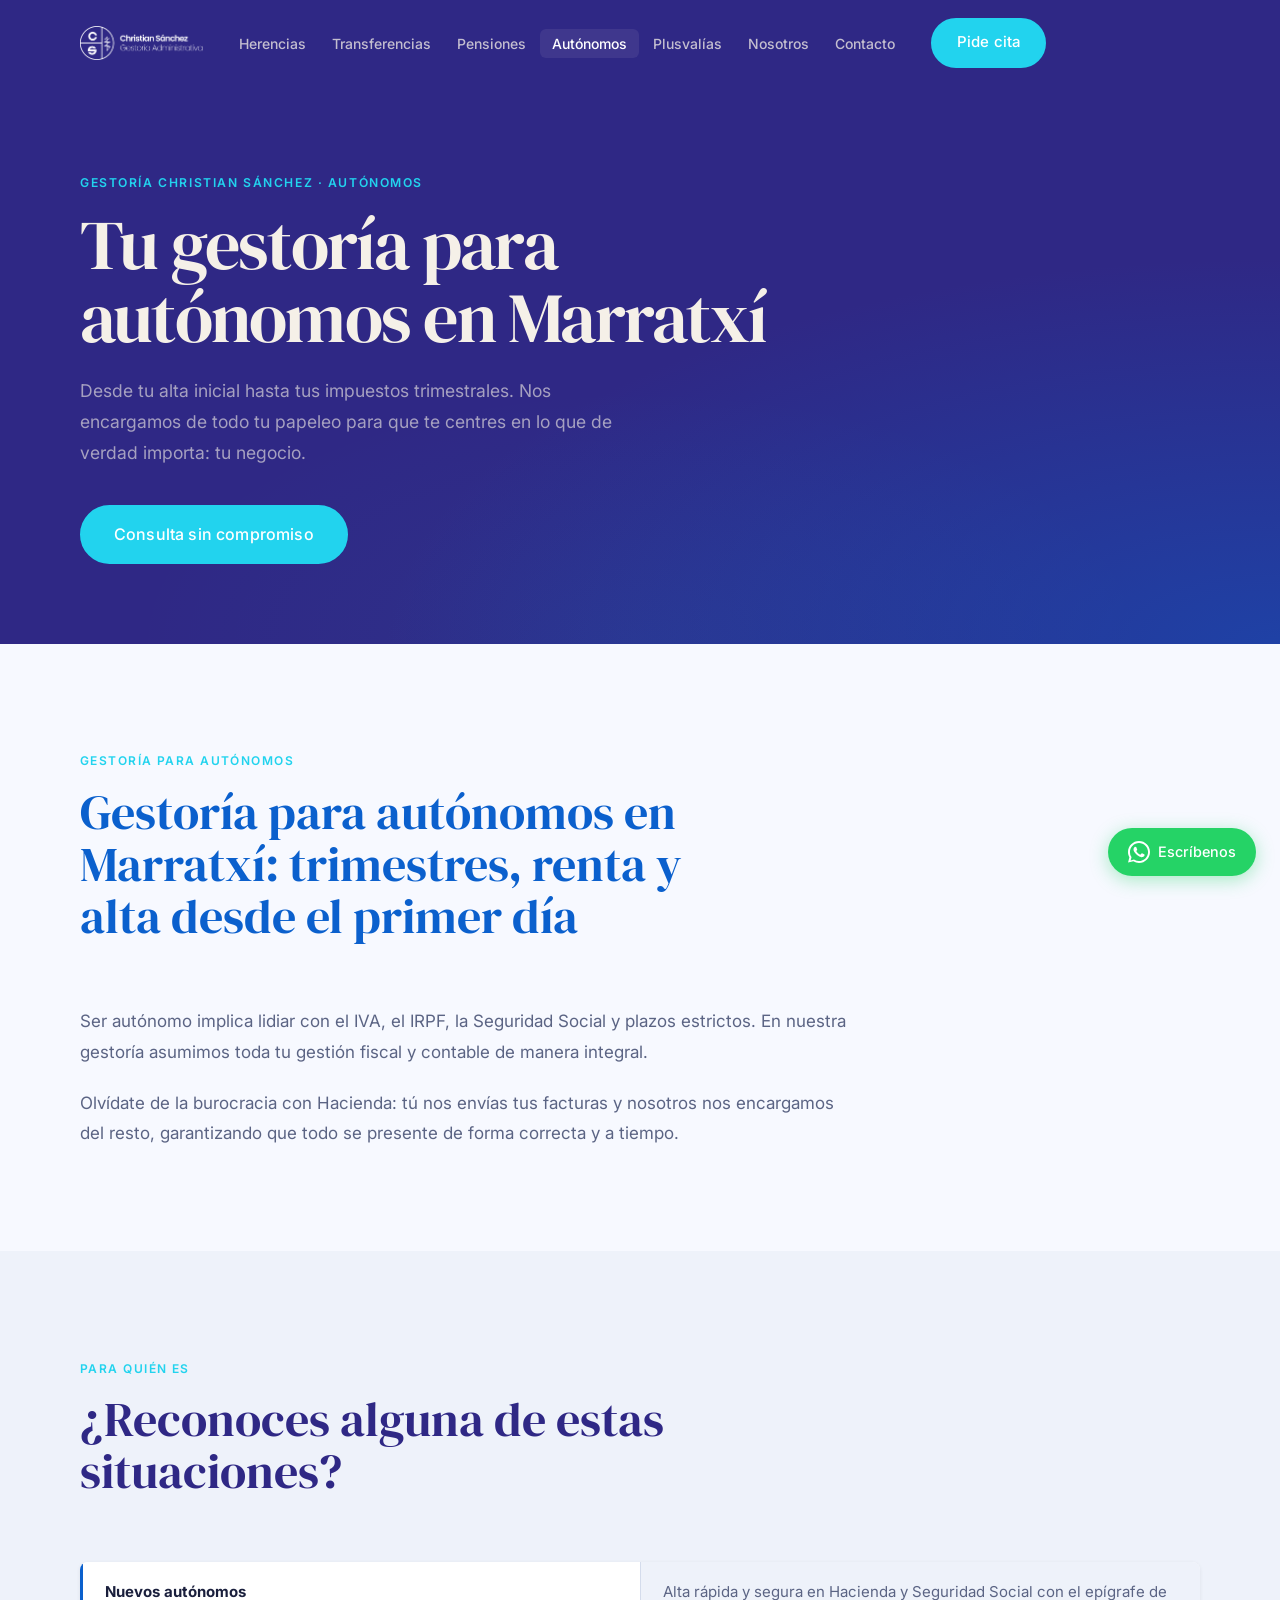
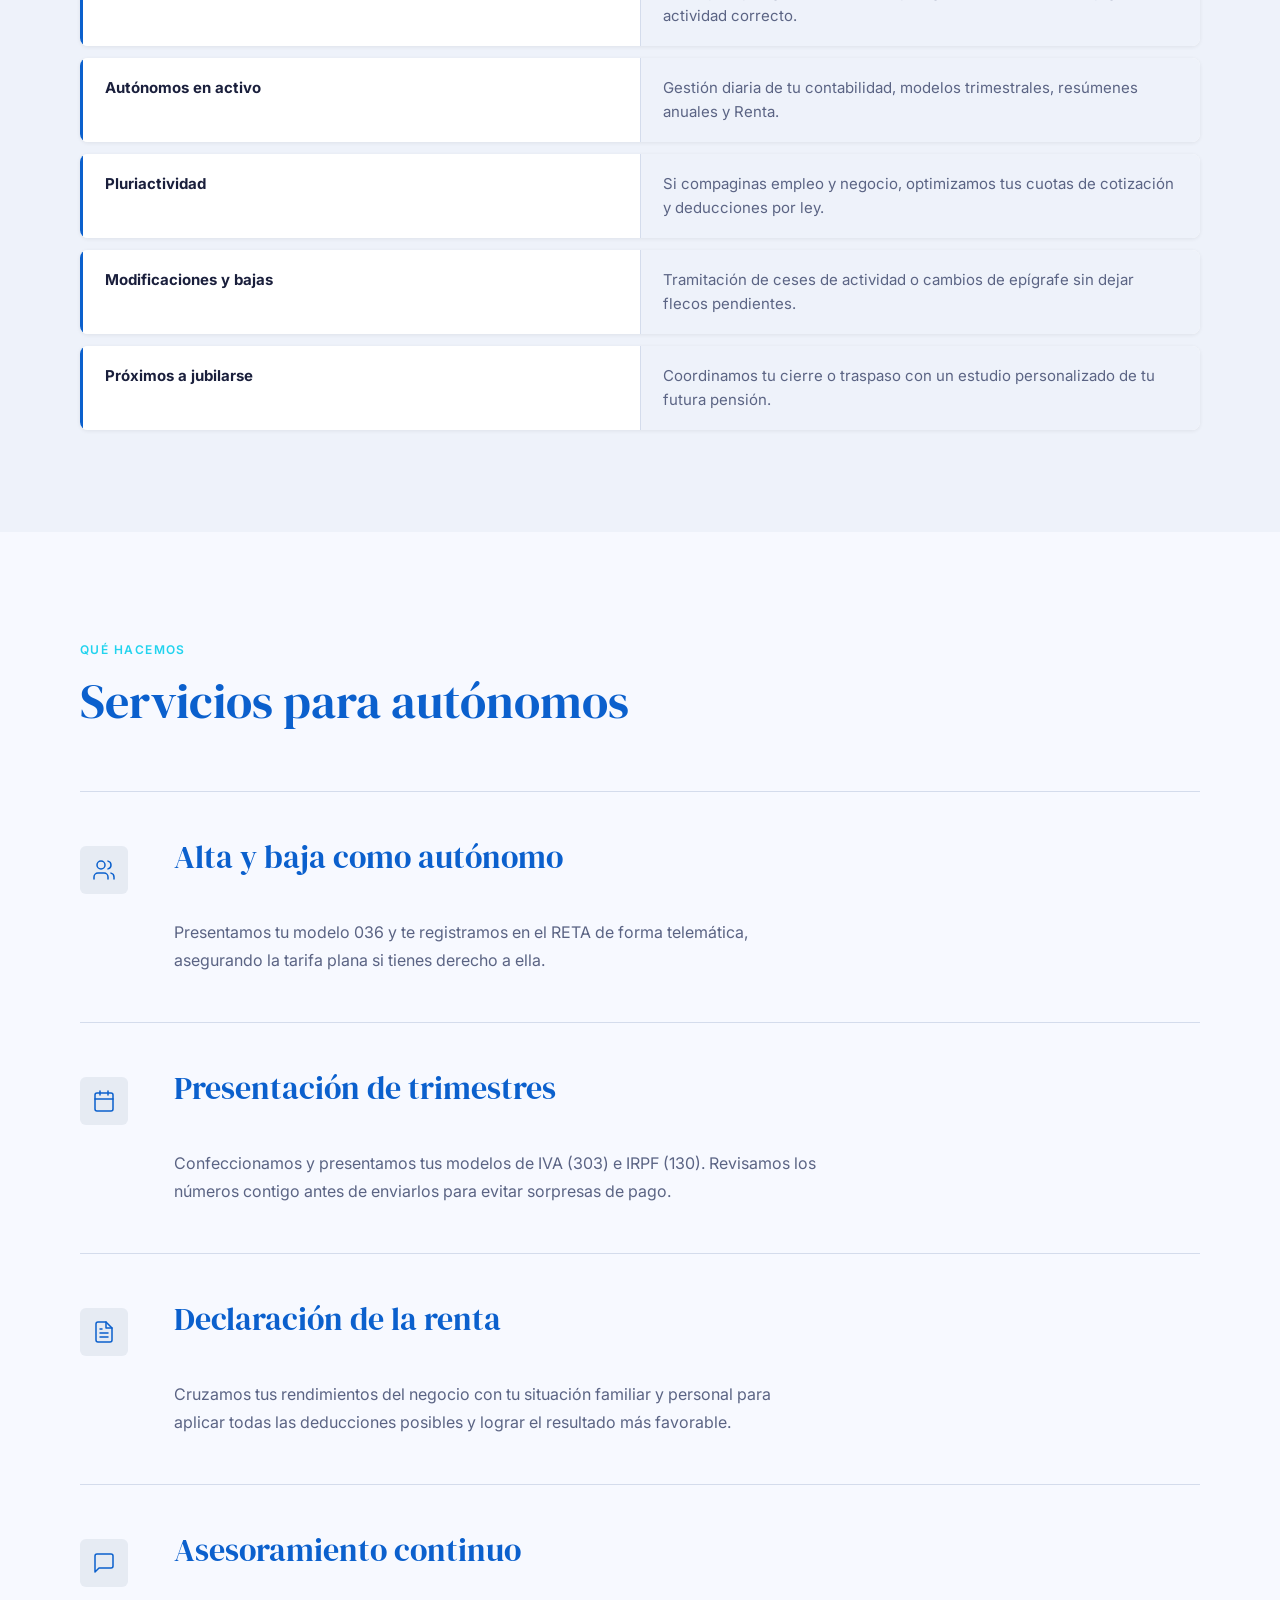
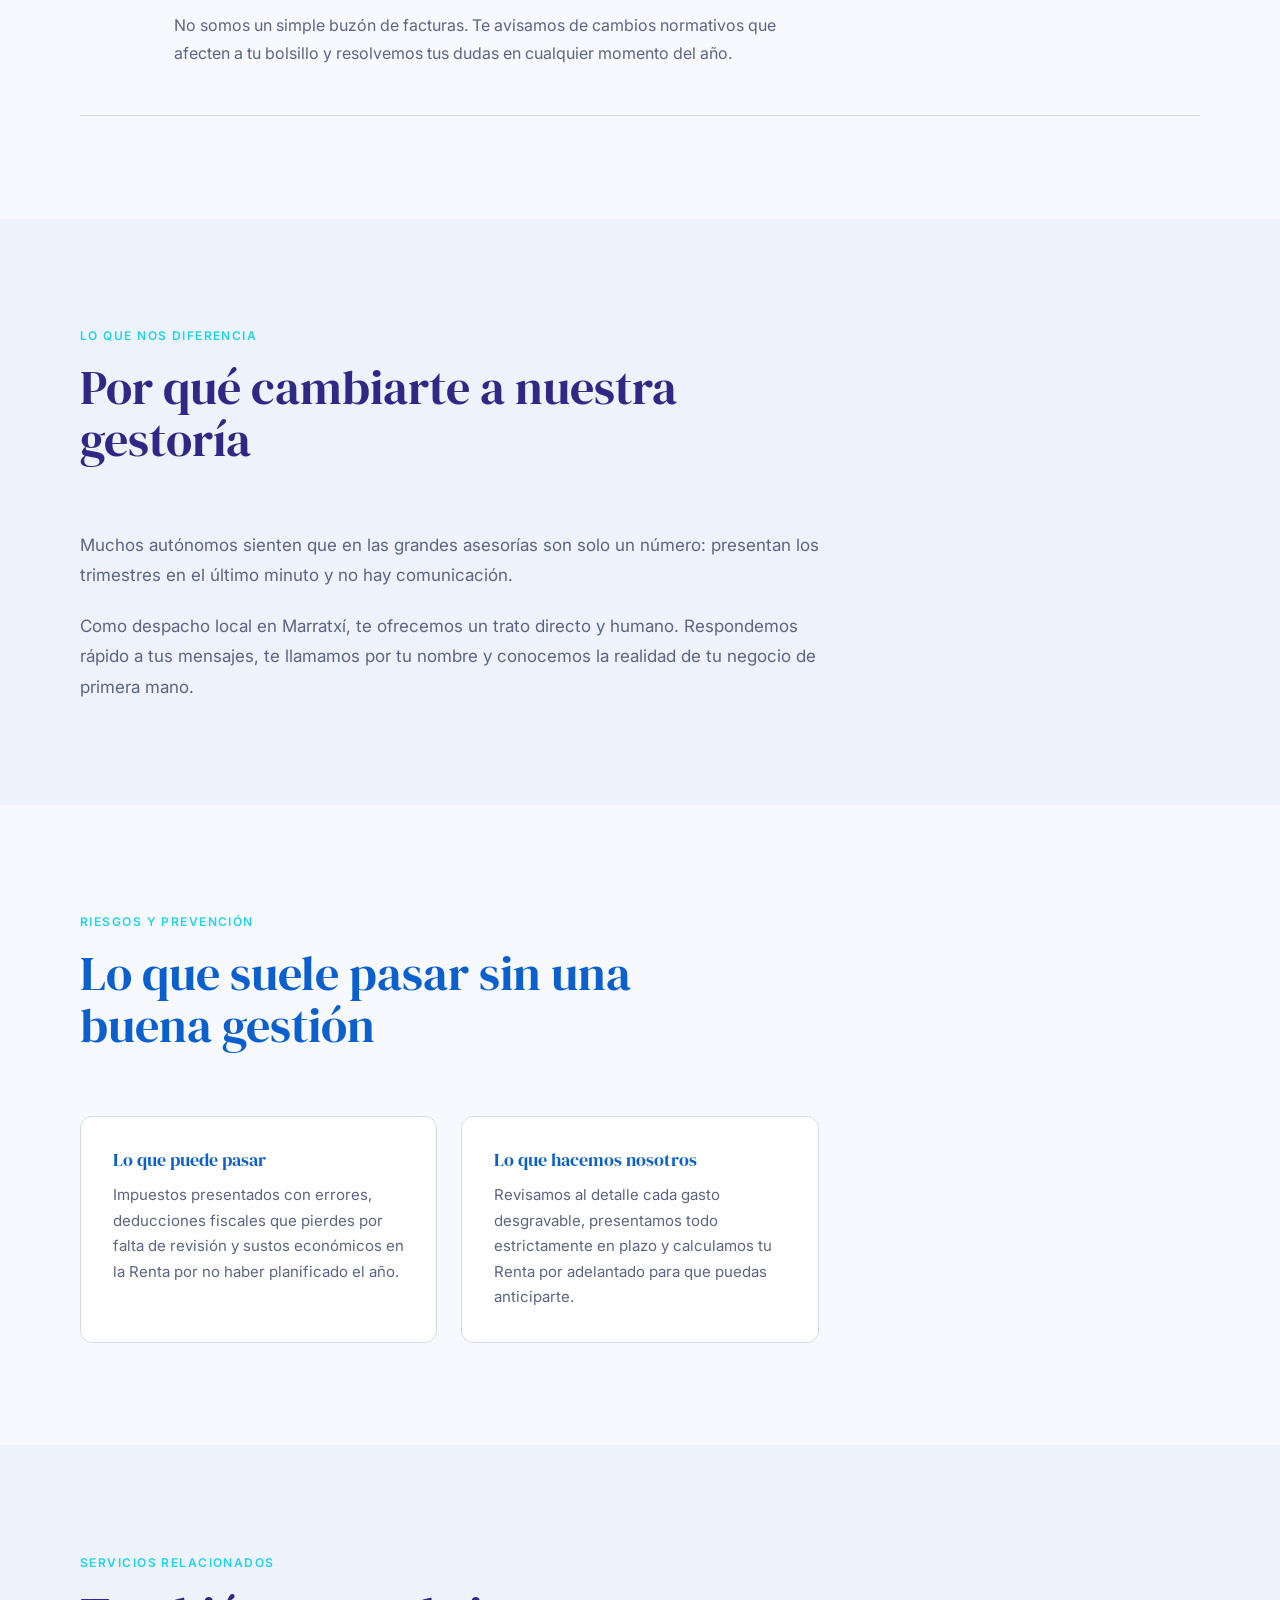
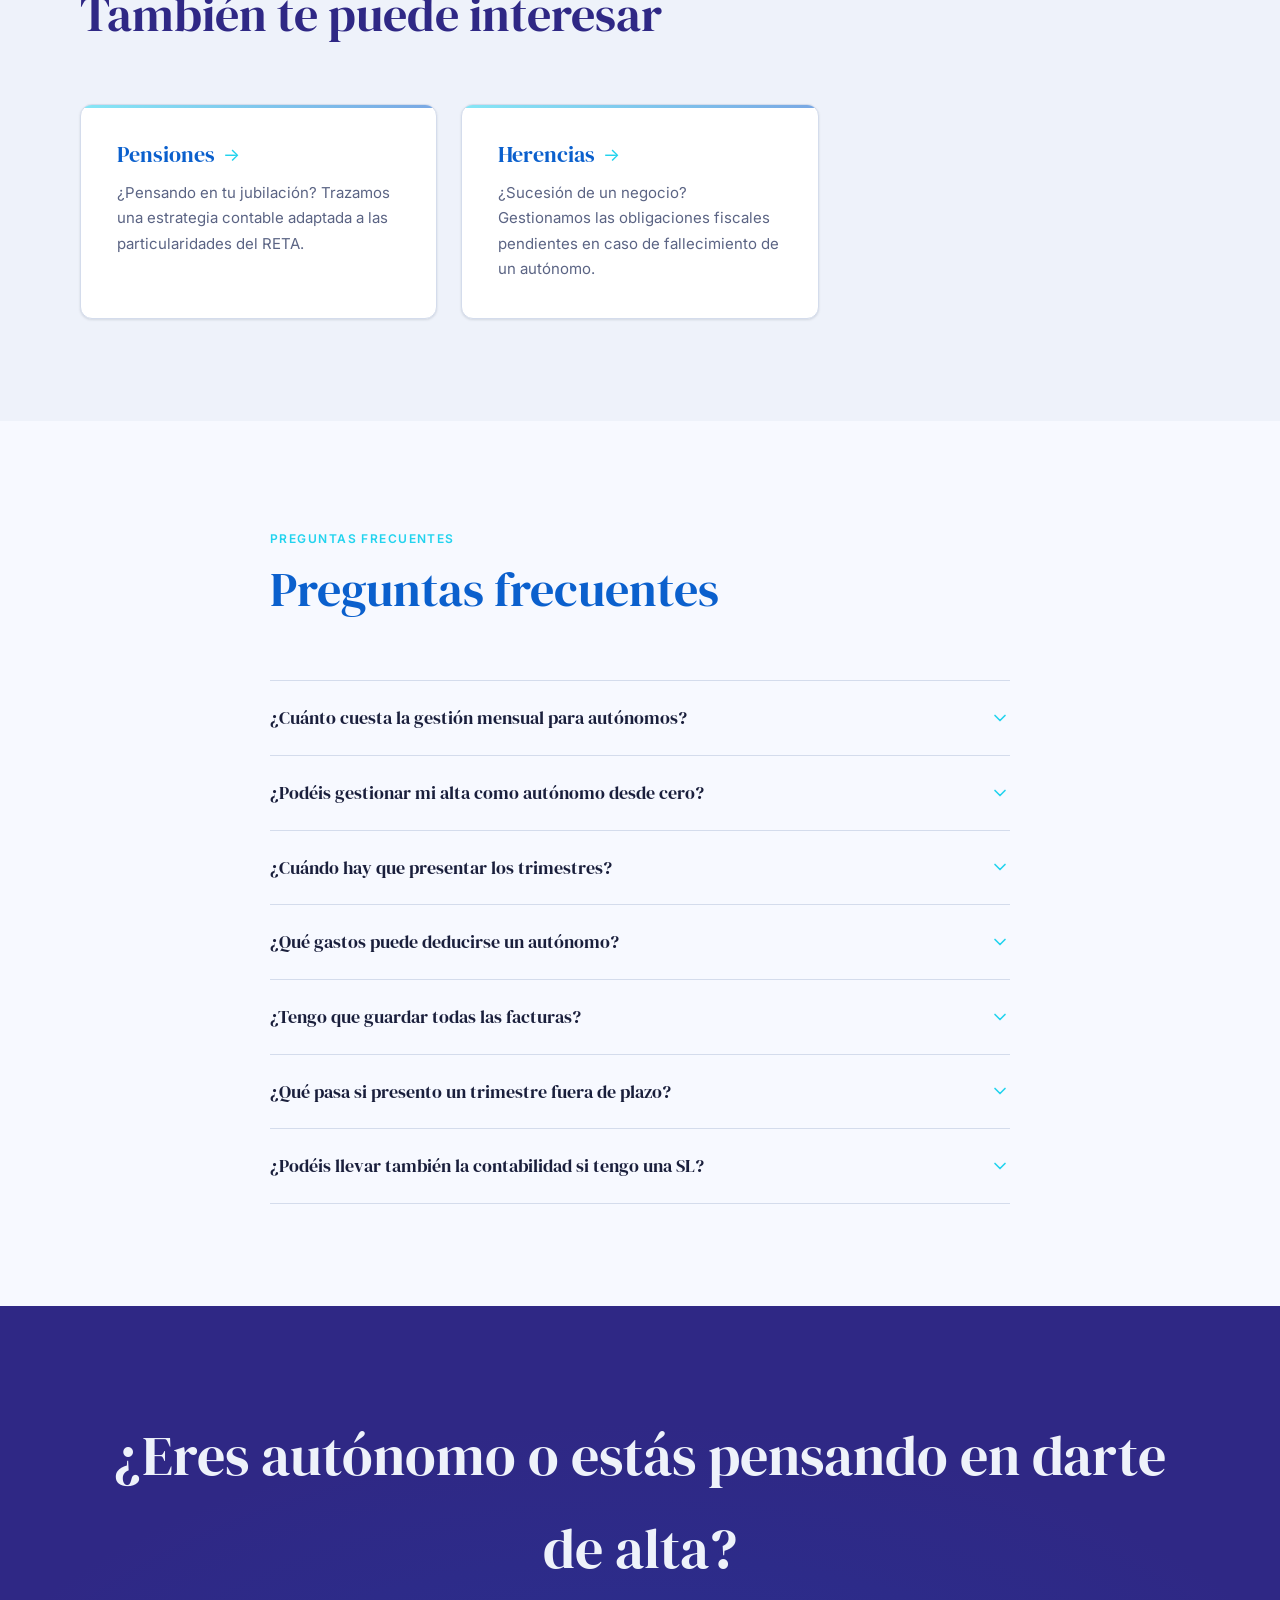
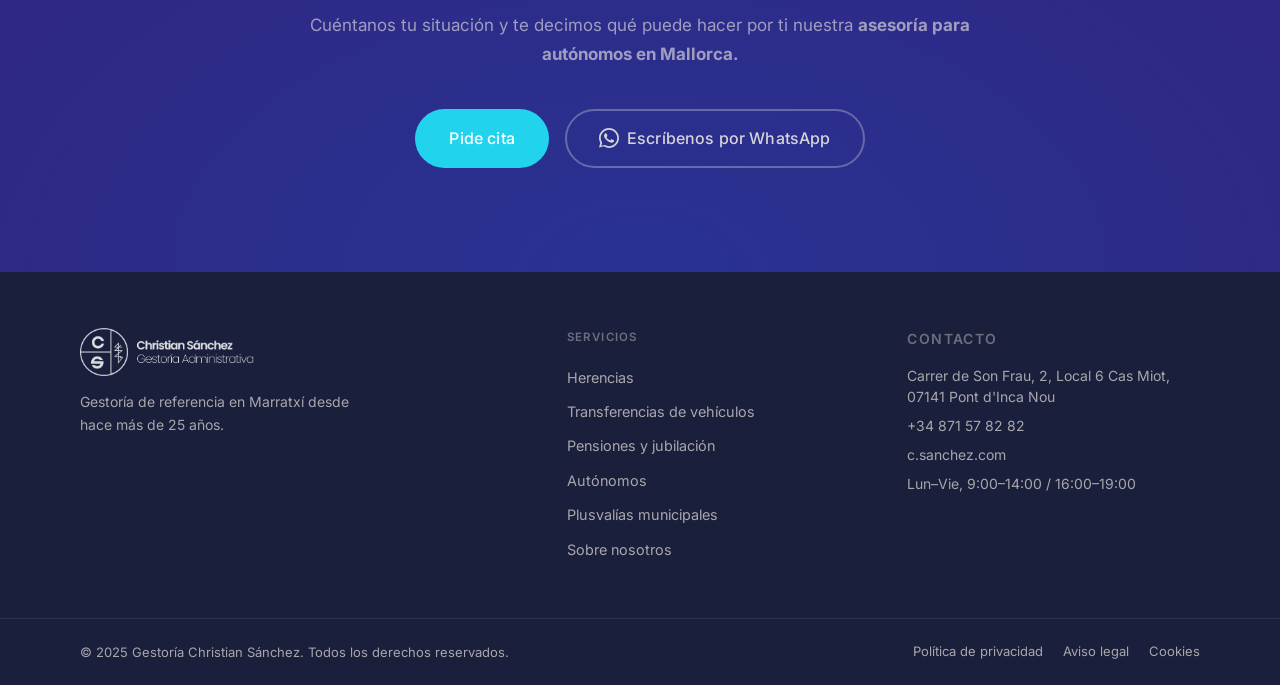
==== screens/autonomos/index.html @ dfdd90ec "feat: add service pages for municipal capital gains, vehicle transfers, self-employment, inheritance" ====
<!DOCTYPE html>
<html lang="es">
<head>
    <meta charset="UTF-8">
    <meta name="viewport" content="width=device-width, initial-scale=1.0">
    <title>Asesoría autónomos Marratxí | Gestoría Mallorca</title>
    <meta name="description" content="Gestión fiscal para autónomos en Marratxí y Mallorca. Alta, trimestres, renta y asesoramiento continuo. Nos encargamos de todo para que te centres en tu actividad.">

    <link rel="preconnect" href="https://fonts.googleapis.com">
    <link rel="preconnect" href="https://fonts.gstatic.com" crossorigin>
    <link href="https://fonts.googleapis.com/css2?family=DM+Serif+Display:ital@0;1&family=Inter:wght@300;400;500;600&display=swap" rel="stylesheet">

    <link rel="stylesheet" href="../assets/global.css">
    <link rel="stylesheet" href="style.css">
</head>
<body>

<!-- ══ NAV ════════════════════════════════════════════════════════ -->
<header class="nav" id="nav">
    <div class="nav-inner container">
        <a href="../../index.html" class="nav-logo" aria-label="Gestoría Christian Sánchez — volver al inicio">
            <img src="../../assets/logo.png" alt="Gestoría Christian Sánchez" class="nav-logo-img">
        </a>
        <nav aria-label="Navegación principal">
            <ul class="nav-links" id="nav-links">
                <li><a href="../herencias/index.html">Herencias</a></li>
                <li><a href="../transferencias-vehiculos/index.html">Transferencias</a></li>
                <li><a href="../pensiones/index.html">Pensiones</a></li>
                <li><a href="../autonomos/index.html" aria-current="page">Autónomos</a></li>
                <!-- PENDIENTE: confirmar con cliente la posición definitiva de Plusvalías en el menú -->
                <li><a href="../plusvalias-municipales/index.html">Plusvalías</a></li>
                <li><a href="../sobre-nosotros/index.html">Nosotros</a></li>
                <li><a href="../contacto/index.html">Contacto</a></li>
            </ul>
        </nav>
        <a href="../contacto/index.html" class="btn btn-accent nav-cta">Pide cita</a>
        <button class="nav-hamburger" id="nav-hamburger" aria-label="Abrir menú" aria-expanded="false" aria-controls="nav-links">
            <span></span><span></span><span></span>
        </button>
    </div>
</header>

<main>

<!-- ══ HERO ═══════════════════════════════════════════════════════ -->
<section class="page-hero" aria-label="Asesoría para autónomos">
    <div class="page-hero-inner container">
        <p class="page-hero-eyebrow">Gestoría Christian Sánchez · Autónomos</p>
        <h1>Tu gestoría para autónomos en Marratxí</h1>
        <p class="page-hero-subtitle">Desde tu alta inicial hasta tus impuestos trimestrales. Nos encargamos de todo tu papeleo para que te centres en lo que de verdad importa: tu negocio.</p>
        <div class="page-hero-actions">
            <a href="../contacto/index.html" class="btn btn-accent btn-lg">Consulta sin compromiso</a>
        </div>
    </div>
</section>

<!-- ══ INTRODUCCIÓN ════════════════════════════════════════════════ -->
<section class="section" aria-labelledby="intro-autonomos-title">
    <div class="container">
        <div class="section-header">
            <span class="section-eyebrow">Gestoría para autónomos</span>
            <h2 id="intro-autonomos-title">Gestoría para autónomos en Marratxí: trimestres, renta y alta desde el primer día</h2>
        </div>
        <div class="intro-text">
            <p>Ser autónomo implica lidiar con el IVA, el IRPF, la Seguridad Social y plazos estrictos. En nuestra gestoría asumimos toda tu gestión fiscal y contable de manera integral.</p>
            <p>Olvídate de la burocracia con Hacienda: tú nos envías tus facturas y nosotros nos encargamos del resto, garantizando que todo se presente de forma correcta y a tiempo.</p>
        </div>
    </div>
</section>

<!-- ══ PARA QUIÉN ES ═══════════════════════════════════════════════ -->
<section class="section section--cream" aria-labelledby="situaciones-autonomos-title">
    <div class="container">
        <div class="section-header">
            <span class="section-eyebrow">Para quién es</span>
            <h2 id="situaciones-autonomos-title">¿Reconoces alguna de estas situaciones?</h2>
        </div>
        <ul class="paraquien-list">
            <li class="paraquien-item">
                <p class="paraquien-who"><strong>Nuevos autónomos</strong></p>
                <p class="paraquien-what">Alta rápida y segura en Hacienda y Seguridad Social con el epígrafe de actividad correcto.</p>
            </li>
            <li class="paraquien-item">
                <p class="paraquien-who"><strong>Autónomos en activo</strong></p>
                <p class="paraquien-what">Gestión diaria de tu contabilidad, modelos trimestrales, resúmenes anuales y Renta.</p>
            </li>
            <li class="paraquien-item">
                <p class="paraquien-who"><strong>Pluriactividad</strong></p>
                <p class="paraquien-what">Si compaginas empleo y negocio, optimizamos tus cuotas de cotización y deducciones por ley.</p>
            </li>
            <li class="paraquien-item">
                <p class="paraquien-who"><strong>Modificaciones y bajas</strong></p>
                <p class="paraquien-what">Tramitación de ceses de actividad o cambios de epígrafe sin dejar flecos pendientes.</p>
            </li>
            <li class="paraquien-item">
                <p class="paraquien-who"><strong>Próximos a jubilarse</strong></p>
                <p class="paraquien-what">Coordinamos tu cierre o traspaso con un estudio personalizado de tu futura pensión.</p>
            </li>
        </ul>
    </div>
</section>

<!-- ══ SERVICIOS ════════════════════════════════════════════════════ -->
<section class="section" aria-labelledby="servicios-title">
    <div class="container">
        <div class="section-header">
            <span class="section-eyebrow">Qué hacemos</span>
            <h2 id="servicios-title">Servicios para autónomos</h2>
        </div>
        <div class="service-blocks">
            <div class="service-block autonomo-block">
                <div class="autonomo-block-icon" aria-hidden="true">
                    <svg width="24" height="24" viewBox="0 0 24 24" fill="none" stroke="currentColor" stroke-width="1.5" stroke-linecap="round" stroke-linejoin="round"><path d="M16 21v-2a4 4 0 0 0-4-4H6a4 4 0 0 0-4 4v2"/><circle cx="9" cy="7" r="4"/><path d="M22 21v-2a4 4 0 0 0-3-3.87"/><path d="M16 3.13a4 4 0 0 1 0 7.75"/></svg>
                </div>
                <h3>Alta y baja como autónomo</h3>
                <p>Presentamos tu modelo 036 y te registramos en el RETA de forma telemática, asegurando la tarifa plana si tienes derecho a ella.</p>
            </div>
            <div class="service-block autonomo-block">
                <div class="autonomo-block-icon" aria-hidden="true">
                    <svg width="24" height="24" viewBox="0 0 24 24" fill="none" stroke="currentColor" stroke-width="1.5" stroke-linecap="round" stroke-linejoin="round"><rect x="3" y="4" width="18" height="18" rx="2" ry="2"/><line x1="16" y1="2" x2="16" y2="6"/><line x1="8" y1="2" x2="8" y2="6"/><line x1="3" y1="10" x2="21" y2="10"/></svg>
                </div>
                <h3>Presentación de trimestres</h3>
                <p>Confeccionamos y presentamos tus modelos de IVA (303) e IRPF (130). Revisamos los números contigo antes de enviarlos para evitar sorpresas de pago.</p>
            </div>
            <div class="service-block autonomo-block">
                <div class="autonomo-block-icon" aria-hidden="true">
                    <svg width="24" height="24" viewBox="0 0 24 24" fill="none" stroke="currentColor" stroke-width="1.5" stroke-linecap="round" stroke-linejoin="round"><path d="M14 2H6a2 2 0 0 0-2 2v16a2 2 0 0 0 2 2h12a2 2 0 0 0 2-2V8z"/><polyline points="14,2 14,8 20,8"/><line x1="16" y1="13" x2="8" y2="13"/><line x1="16" y1="17" x2="8" y2="17"/><polyline points="10,9 9,9 8,9"/></svg>
                </div>
                <h3>Declaración de la renta</h3>
                <p>Cruzamos tus rendimientos del negocio con tu situación familiar y personal para aplicar todas las deducciones posibles y lograr el resultado más favorable.</p>
            </div>
            <div class="service-block autonomo-block">
                <div class="autonomo-block-icon" aria-hidden="true">
                    <svg width="24" height="24" viewBox="0 0 24 24" fill="none" stroke="currentColor" stroke-width="1.5" stroke-linecap="round" stroke-linejoin="round"><path d="M21 15a2 2 0 0 1-2 2H7l-4 4V5a2 2 0 0 1 2-2h14a2 2 0 0 1 2 2z"/></svg>
                </div>
                <h3>Asesoramiento continuo</h3>
                <p>No somos un simple buzón de facturas. Te avisamos de cambios normativos que afecten a tu bolsillo y resolvemos tus dudas en cualquier momento del año.</p>
            </div>
        </div>
    </div>
</section>

<!-- ══ POR QUÉ CAMBIARTE ════════════════════════════════════════════ -->
<section class="section section--cream" aria-labelledby="cambiarte-title">
    <div class="container">
        <div class="section-header">
            <span class="section-eyebrow">Lo que nos diferencia</span>
            <h2 id="cambiarte-title">Por qué cambiarte a nuestra gestoría</h2>
        </div>
        <div class="intro-text">
            <p>Muchos autónomos sienten que en las grandes asesorías son solo un número: presentan los trimestres en el último minuto y no hay comunicación.</p>
            <p>Como despacho local en Marratxí, te ofrecemos un trato directo y humano. Respondemos rápido a tus mensajes, te llamamos por tu nombre y conocemos la realidad de tu negocio de primera mano.</p>
        </div>
    </div>
</section>

<!-- ══ LO QUE EVITAMOS ══════════════════════════════════════════════ -->
<section class="section" aria-labelledby="evitamos-title">
    <div class="container">
        <div class="section-header">
            <span class="section-eyebrow">Riesgos y prevención</span>
            <h2 id="evitamos-title">Lo que suele pasar sin una buena gestión</h2>
        </div>
        <div class="alerta-grid">
            <div class="alerta-card">
                <h3>Lo que puede pasar</h3>
                <p>Impuestos presentados con errores, deducciones fiscales que pierdes por falta de revisión y sustos económicos en la Renta por no haber planificado el año.</p>
            </div>
            <div class="alerta-card">
                <h3>Lo que hacemos nosotros</h3>
                <p>Revisamos al detalle cada gasto desgravable, presentamos todo estrictamente en plazo y calculamos tu Renta por adelantado para que puedas anticiparte.</p>
            </div>
        </div>
    </div>
</section>

<!-- ══ SERVICIOS RELACIONADOS ═══════════════════════════════════════ -->
<section class="section section--cream" aria-labelledby="relacionados-autonomos-title">
    <div class="container">
        <div class="section-header">
            <span class="section-eyebrow">Servicios relacionados</span>
            <h2 id="relacionados-autonomos-title">También te puede interesar</h2>
        </div>
        <div class="relacionados-list">
            <article class="relacionado-card">
                <h3><a href="../pensiones/index.html" class="relacionado-card-title">Pensiones</a></h3>
                <p>¿Pensando en tu jubilación? Trazamos una estrategia contable adaptada a las particularidades del RETA.</p>
            </article>
            <article class="relacionado-card">
                <h3><a href="../herencias/index.html" class="relacionado-card-title">Herencias</a></h3>
                <p>¿Sucesión de un negocio? Gestionamos las obligaciones fiscales pendientes en caso de fallecimiento de un autónomo.</p>
            </article>
        </div>
    </div>
</section>

<!-- ══ FAQS ════════════════════════════════════════════════════════ -->
<section class="section faq" aria-labelledby="faq-autonomos-title">
    <div class="container faq-inner">
        <div class="section-header">
            <span class="section-eyebrow">Preguntas frecuentes</span>
            <h2 id="faq-autonomos-title">Preguntas frecuentes</h2>
        </div>
        <div class="faq-list">
            <details class="faq-item">
                <summary class="faq-question">¿Cuánto cuesta la gestión mensual para autónomos?</summary>
                <div class="faq-answer">
                    <p>La tarifa mensual se adapta al volumen de tus facturas y la complejidad de tu actividad. Ofrecemos precios competitivos, totalmente transparentes y <strong>sin compromiso de permanencia</strong>. Consúltanos para recibir tu presupuesto.</p>
                </div>
            </details>
            <details class="faq-item">
                <summary class="faq-question">¿Podéis gestionar mi alta como autónomo desde cero?</summary>
                <div class="faq-answer">
                    <p>Sí, nos encargamos de todo el proceso. Te damos de alta en Hacienda y Seguridad Social, te ayudamos a elegir el epígrafe correcto y te dejamos listo para emitir tus primeras facturas.</p>
                </div>
            </details>
            <details class="faq-item">
                <summary class="faq-question">¿Cuándo hay que presentar los trimestres?</summary>
                <div class="faq-answer">
                    <p>Se presentan cuatro veces al año: en <strong>abril, julio, octubre y enero</strong>. Nosotros nos encargamos de avisarte con tiempo para recopilar tus facturas y presentar todo dentro del plazo legal.</p>
                </div>
            </details>
            <details class="faq-item">
                <summary class="faq-question">¿Qué gastos puede deducirse un autónomo?</summary>
                <div class="faq-answer">
                    <p>Todos los vinculados directamente a tu negocio: herramientas, material, local, cuotas de autónomo, seguros, formación y vehículo (bajo criterios específicos). En nuestra primera reunión te indicaremos exactamente qué puedes desgravarte.</p>
                </div>
            </details>
            <details class="faq-item">
                <summary class="faq-question">¿Tengo que guardar todas las facturas?</summary>
                <div class="faq-answer">
                    <p>Sí, es obligatorio conservarlas (tanto emitidas como recibidas) durante un mínimo de <strong>4 años</strong>. Te enseñamos un método sencillo para organizarlas sin que te reste tiempo de trabajo.</p>
                </div>
            </details>
            <details class="faq-item">
                <summary class="faq-question">¿Qué pasa si presento un trimestre fuera de plazo?</summary>
                <div class="faq-answer">
                    <p>Hacienda aplica recargos económicos automáticos que aumentan con los meses de retraso. Para evitarlo, controlamos rigurosamente tu calendario fiscal para que nunca pagues sanciones por un descuido.</p>
                </div>
            </details>
            <details class="faq-item">
                <summary class="faq-question">¿Podéis llevar también la contabilidad si tengo una SL?</summary>
                <div class="faq-answer">
                    <p>Nuestra especialidad son los autónomos, profesionales y particulares. Si tu sociedad requiere una contabilidad mercantil compleja, valoramos el caso o te derivamos a un despacho especializado en grandes empresas.</p>
                </div>
            </details>
        </div>
    </div>
</section>

<!-- ══ CTA BANNER ══════════════════════════════════════════════════ -->
<section class="cta-banner" aria-label="Llamada a la acción">
    <div class="container">
        <h2>¿Eres autónomo o estás pensando en darte de alta?</h2>
        <p>Cuéntanos tu situación y te decimos qué puede hacer por ti nuestra <strong>asesoría para autónomos en Mallorca.</strong></p>
        <div class="cta-banner-actions">
            <a href="../contacto/index.html" class="btn btn-accent btn-lg">Pide cita</a>
            <a href="#" class="btn btn-ghost btn-lg">
                <svg width="20" height="20" viewBox="0 0 24 24" fill="currentColor" aria-hidden="true"><path d="M17.472 14.382c-.297-.149-1.758-.867-2.03-.967-.273-.099-.471-.148-.67.15-.197.297-.767.966-.94 1.164-.173.199-.347.223-.644.075-.297-.15-1.255-.463-2.39-1.475-.883-.788-1.48-1.761-1.653-2.059-.173-.297-.018-.458.13-.606.134-.133.298-.347.446-.52.149-.174.198-.298.298-.497.099-.198.05-.371-.025-.52-.075-.149-.669-1.612-.916-2.207-.242-.579-.487-.5-.669-.51-.173-.008-.371-.01-.57-.01-.198 0-.52.074-.792.372-.272.297-1.04 1.016-1.04 2.479 0 1.462 1.065 2.875 1.213 3.074.149.198 2.096 3.2 5.077 4.487.709.306 1.262.489 1.694.625.712.227 1.36.195 1.871.118.571-.085 1.758-.719 2.006-1.413.248-.694.248-1.289.173-1.413-.074-.124-.272-.198-.57-.347z"/><path d="M12 0C5.373 0 0 5.373 0 12c0 2.123.555 4.116 1.527 5.849L.057 23.5l5.833-1.53A11.945 11.945 0 0012 24c6.627 0 12-5.373 12-12S18.627 0 12 0zm0 21.894a9.898 9.898 0 01-5.047-1.378l-.362-.214-3.741.981.998-3.648-.235-.374A9.862 9.862 0 012.106 12c0-5.46 4.434-9.894 9.894-9.894 5.46 0 9.894 4.434 9.894 9.894 0 5.46-4.434 9.894-9.894 9.894z"/></svg>
                Escríbenos por WhatsApp
            </a>
        </div>
    </div>
</section>

</main>

<!-- ══ FOOTER ══════════════════════════════════════════════════════ -->
<footer class="footer">
    <div class="container">
        <div class="footer-inner">
            <div class="footer-brand">
                <img src="../../assets/logo.png" alt="Gestoría Christian Sánchez" class="footer-logo-img">
                <p class="footer-brand-desc">Gestoría de referencia en Marratxí desde hace más de 25 años.</p>
            </div>
            <div class="footer-nav">
                <p class="footer-col-title">Servicios</p>
                <ul>
                    <li><a href="../herencias/index.html">Herencias</a></li>
                    <li><a href="../transferencias-vehiculos/index.html">Transferencias de vehículos</a></li>
                    <li><a href="../pensiones/index.html">Pensiones y jubilación</a></li>
                    <li><a href="../autonomos/index.html">Autónomos</a></li>
                    <!-- PENDIENTE: confirmar con cliente la posición definitiva de Plusvalías en el footer -->
                    <li><a href="../plusvalias-municipales/index.html">Plusvalías municipales</a></li>
                    <li><a href="../sobre-nosotros/index.html">Sobre nosotros</a></li>
                </ul>
            </div>
            <div class="footer-contact">
                <p class="footer-col-title">Contacto</p>
                <address>
                    <p>Carrer de Son Frau, 2, Local 6
                    Cas Miot, 07141 Pont d'Inca Nou</p>
                    <p><a href="tel:+34871578282">+34 871 57 82 82</a></p>
                    <p><a href="mailto:c.sanchez.com">c.sanchez.com</a></p>
                    <p>Lun–Vie, 9:00–14:00 / 16:00–19:00</p>
                </address>
            </div>
        </div>
    </div>
    <div class="footer-bottom">
        <div class="footer-bottom-inner container">
            <p>© 2025 Gestoría Christian Sánchez. Todos los derechos reservados.</p>
            <nav aria-label="Legal">
                <a href="#">Política de privacidad</a>
                <a href="#">Aviso legal</a>
                <a href="#">Cookies</a>
            </nav>
        </div>
    </div>
</footer>

<a href="#" class="whatsapp-float" aria-label="Escríbenos por WhatsApp">
    <svg width="22" height="22" viewBox="0 0 24 24" fill="currentColor" aria-hidden="true"><path d="M17.472 14.382c-.297-.149-1.758-.867-2.03-.967-.273-.099-.471-.148-.67.15-.197.297-.767.966-.94 1.164-.173.199-.347.223-.644.075-.297-.15-1.255-.463-2.39-1.475-.883-.788-1.48-1.761-1.653-2.059-.173-.297-.018-.458.13-.606.134-.133.298-.347.446-.52.149-.174.198-.298.298-.497.099-.198.05-.371-.025-.52-.075-.149-.669-1.612-.916-2.207-.242-.579-.487-.5-.669-.51-.173-.008-.371-.01-.57-.01-.198 0-.52.074-.792.372-.272.297-1.04 1.016-1.04 2.479 0 1.462 1.065 2.875 1.213 3.074.149.198 2.096 3.2 5.077 4.487.709.306 1.262.489 1.694.625.712.227 1.36.195 1.871.118.571-.085 1.758-.719 2.006-1.413.248-.694.248-1.289.173-1.413-.074-.124-.272-.198-.57-.347z"/><path d="M12 0C5.373 0 0 5.373 0 12c0 2.123.555 4.116 1.527 5.849L.057 23.5l5.833-1.53A11.945 11.945 0 0012 24c6.627 0 12-5.373 12-12S18.627 0 12 0zm0 21.894a9.898 9.898 0 01-5.047-1.378l-.362-.214-3.741.981.998-3.648-.235-.374A9.862 9.862 0 012.106 12c0-5.46 4.434-9.894 9.894-9.894 5.46 0 9.894 4.434 9.894 9.894 0 5.46-4.434 9.894-9.894 9.894z"/></svg>
    <span>Escríbenos</span>
</a>

<script>
const nav = document.getElementById('nav');
const hamburger = document.getElementById('nav-hamburger');
const navLinks = document.getElementById('nav-links');
hamburger.addEventListener('click', () => {
    const open = navLinks.classList.toggle('is-open');
    hamburger.setAttribute('aria-expanded', open);
});
navLinks.querySelectorAll('a').forEach(a => a.addEventListener('click', () => {
    navLinks.classList.remove('is-open');
    hamburger.setAttribute('aria-expanded', 'false');
}));
window.addEventListener('scroll', () => {
    nav.classList.toggle('nav--scrolled', window.scrollY > 40);
}, { passive: true });
</script>
</body>
</html>
---- screens/assets/global.css ----
/* ================================================================
   GESTORÍA CHRISTIAN SÁNCHEZ — Global Styles
   global.css · Ranking Online · 2025
   ================================================================ */

/* ── 1. Tokens ─────────────────────────────────────────────────── */
:root {
    --color-bg:      #F7F9FF;
    --color-primary: #0B60CD;
    --color-dark:    #2F2885;
    --color-accent:  #22D3EE;
    --color-cream:   #EEF2FA;
    --color-text:    #1A1F3C;
    --color-muted:   #5B6484;
    --color-border:  #D4DCEC;

    --gradient-brand: linear-gradient(135deg, var(--color-primary), var(--color-dark));

    --font-serif: 'DM Serif Display', Georgia, serif;
    --font-sans:  'Inter', system-ui, -apple-system, sans-serif;

    --r-sm:   6px;
    --r-md:   12px;
    --r-lg:   20px;
    --r-pill: 100px;

    --sh-sm: 0 1px 3px rgb(26 34 50/.08), 0 1px 2px rgb(26 34 50/.05);
    --sh-md: 0 4px 14px rgb(26 34 50/.10), 0 2px 4px rgb(26 34 50/.06);
    --sh-lg: 0 12px 36px rgb(26 34 50/.13), 0 4px 10px rgb(26 34 50/.06);

    --ease:   200ms ease-out;
    --z-nav:  100;
    --z-float: 50;
}

/* ── 2. Reset ───────────────────────────────────────────────────── */
*,
*::before,
*::after { box-sizing: border-box; margin: 0; padding: 0; }

html { scroll-behavior: smooth; -webkit-text-size-adjust: 100%; }

body {
    font-family: var(--font-sans);
    font-size: 1rem;
    line-height: 1.65;
    color: var(--color-text);
    background-color: var(--color-bg);
    overflow-x: hidden;
}

img, svg  { display: block; max-width: 100%; }
a         { color: inherit; text-decoration: none; }
ul, ol    { list-style: none; }
address   { font-style: normal; }

/* ── 3. Layout ──────────────────────────────────────────────────── */
.container {
    width: 100%;
    max-width: 1200px;
    margin-inline: auto;
    padding-inline: clamp(1.25rem, 5vw, 2.5rem);
}

.section           { padding-block: clamp(4rem, 8vw, 7rem); }
.section--dark     { background-color: var(--color-primary); color: var(--color-cream); }
.section--cream    { background-color: var(--color-cream); }
.section--charcoal { background-color: var(--color-dark); color: var(--color-cream); }

.section-eyebrow {
    display: inline-block;
    font-size: .75rem;
    font-weight: 600;
    letter-spacing: .12em;
    text-transform: uppercase;
    color: var(--color-accent);
    margin-bottom: 1rem;
}

.section-header {
    max-width: 640px;
    margin-bottom: clamp(2.5rem, 5vw, 4rem);
}

.section-header h2 {
    font-family: var(--font-serif);
    font-size: clamp(2rem, 4vw, 3rem);
    line-height: 1.08;
    color: var(--color-primary);
}

.section--dark .section-header h2,
.section--charcoal .section-header h2 { color: var(--color-cream); }
.section--cream .section-header h2    { color: var(--color-dark); }

/* ── 4. Typography ──────────────────────────────────────────────── */
h1, h2, h3 { font-family: var(--font-serif); font-weight: 400; }
p          { max-width: 65ch; line-height: 1.7; }

/* ── 5. Buttons ─────────────────────────────────────────────────── */
.btn {
    display: inline-flex;
    align-items: center;
    gap: .5rem;
    padding: .65rem 1.5rem;
    border-radius: var(--r-pill);
    font-family: var(--font-sans);
    font-size: .9375rem;
    font-weight: 500;
    letter-spacing: .01em;
    border: 2px solid transparent;
    cursor: pointer;
    white-space: nowrap;
    transition: background-color var(--ease), color var(--ease),
        border-color var(--ease), box-shadow var(--ease), transform var(--ease);
}

.btn-lg { padding: .9rem 2rem; font-size: 1rem; }

.btn-accent {
    background-color: var(--color-accent);
    color: #fff;
    border-color: var(--color-accent);
}
.btn-accent:hover {
    background-color: #0891B2;
    border-color: #0891B2;
    box-shadow: var(--sh-md);
}

.btn-primary {
    background: var(--gradient-brand);
    color: #fff;
    border-color: transparent;
}
.btn-primary:hover {
    background: linear-gradient(135deg, #0d6fe0, #3830a0);
    border-color: transparent;
    box-shadow: var(--sh-md);
}

.btn-ghost {
    background-color: transparent;
    color: rgba(245,240,232,.85);
    border-color: rgba(245,240,232,.3);
}
.btn-ghost:hover {
    background-color: rgba(245,240,232,.08);
    border-color: rgba(245,240,232,.55);
}

.btn-outline-primary {
    background-color: transparent;
    color: var(--color-primary);
    border-color: var(--color-primary);
}
.btn-outline-primary:hover {
    background: var(--gradient-brand);
    border-color: transparent;
    color: #fff;
    box-shadow: var(--sh-md);
}

/* ── 6. Navigation ──────────────────────────────────────────────── */
.nav {
    position: fixed;
    inset-block-start: 0;
    inset-inline: 0;
    z-index: var(--z-nav);
    padding-block: 1.125rem;
    transition: background-color var(--ease), box-shadow var(--ease), padding-block var(--ease);
}

.nav--scrolled {
    background-color: rgba(47,40,133,.97);
    backdrop-filter: blur(14px);
    -webkit-backdrop-filter: blur(14px);
    box-shadow: 0 1px 0 rgba(255,255,255,.07);
    padding-block: .875rem;
}

.nav--solid {
    background-color: var(--color-dark);
}

.nav-inner { display: flex; align-items: center; gap: 1.5rem; }

.nav-logo  { display: flex; flex-direction: row; align-items: center; line-height: 1.2; flex-shrink: 0; }
.nav-logo-name    { font-family: var(--font-serif); font-size: 1.25rem; color: #fff; line-height: 1.1; }
.nav-logo-tagline { font-size: .68rem; color: rgba(245,240,232,.5); letter-spacing: .06em; text-transform: uppercase; }

.nav-logo-img {
    height: 34px;
    width: auto;
    display: block;
    filter: brightness(0) invert(1);
    transition: opacity var(--ease);
}
.nav-logo:hover .nav-logo-img { opacity: .85; }

.nav-links {
    display: flex;
    align-items: center;
    gap: .125rem;
    margin-left: auto;
}

.nav-links a {
    padding: .375rem .75rem;
    font-size: .875rem;
    font-weight: 500;
    color: rgba(245,240,232,.75);
    border-radius: var(--r-sm);
    transition: color var(--ease), background-color var(--ease);
}

.nav-links a:hover,
.nav-links a[aria-current="page"] {
    color: #fff;
    background-color: rgba(245,240,232,.08);
}

.nav-cta { flex-shrink: 0; }

.nav-hamburger {
    display: none;
    flex-direction: column;
    justify-content: center;
    gap: 5px;
    width: 44px;
    height: 44px;
    background: none;
    border: none;
    cursor: pointer;
    padding: .625rem;
    margin-left: auto;
}

.nav-hamburger span {
    display: block;
    height: 2px;
    background-color: rgba(245,240,232,.85);
    border-radius: 2px;
    transition: transform var(--ease), opacity var(--ease);
}

/* ── 7. Page Hero (inner pages) ─────────────────────────────────── */
.page-hero {
    position: relative;
    min-height: 62vh;
    display: flex;
    flex-direction: column;
    justify-content: flex-end;
    overflow: hidden;
    background-color: var(--color-dark);
    background-image:
        radial-gradient(ellipse 70% 60% at 100% 100%, rgba(11,96,205,.45), transparent),
        radial-gradient(ellipse 50% 60% at 0% 0%,   rgba(47,40,133,.7), transparent),
        radial-gradient(ellipse 40% 40% at 50% 100%, rgba(34,211,238,.06), transparent);
    padding-top: 5.5rem;
}

.page-hero-inner {
    position: relative;
    z-index: 1;
    padding-block: clamp(3rem, 7vw, 5rem);
}

.page-hero-eyebrow {
    display: inline-flex;
    align-items: center;
    gap: .6rem;
    font-size: .76rem;
    font-weight: 600;
    letter-spacing: .13em;
    text-transform: uppercase;
    color: var(--color-accent);
    margin-bottom: 1.25rem;
    line-height: 1;
    animation: heroUp .75s ease-out .1s both;
}

.page-hero h1 {
    font-family: var(--font-serif);
    font-size: clamp(2.5rem, 5.5vw, 4.75rem);
    line-height: 1.03;
    letter-spacing: -.025em;
    color: #f5f0e8;
    margin-bottom: 1.375rem;
    max-width: 20ch;
    animation: heroUp .9s ease-out .25s both;
}

.page-hero-subtitle {
    font-size: clamp(1rem, 1.5vw, 1.1rem);
    line-height: 1.75;
    color: rgba(245,240,232,.6);
    max-width: 50ch;
    margin-bottom: 2.25rem;
    animation: heroUp .75s ease-out .4s both;
}

.page-hero-actions {
    display: flex;
    flex-wrap: wrap;
    gap: .875rem;
    animation: heroUp .75s ease-out .55s both;
}

@keyframes heroUp {
    from { opacity: 0; transform: translateY(1.5rem); }
    to   { opacity: 1; transform: translateY(0); }
}

/* ── 8. Intro text block ────────────────────────────────────────── */
.intro-text p {
    font-size: 1.0625rem;
    color: var(--color-muted);
    line-height: 1.8;
    max-width: 70ch;
}

.intro-text p + p { margin-top: 1.25rem; }

/* ── 9. Numbered process list ───────────────────────────────────── */
.process-list {
    border-top: 1px solid var(--color-border);
    counter-reset: process;
}

.process-item {
    display: grid;
    grid-template-columns: 3.5rem 1fr;
    gap: clamp(1rem, 2vw, 2rem);
    padding-block: clamp(1.5rem, 3vw, 2.25rem);
    border-bottom: 1px solid var(--color-border);
    counter-increment: process;
    transition: background-color var(--ease);
}

.process-item:hover { background-color: rgba(11,96,205,.025); }

.process-num {
    font-family: var(--font-sans);
    font-size: .78rem;
    font-weight: 600;
    letter-spacing: .1em;
    color: var(--color-accent);
    padding-top: .3rem;
    opacity: .7;
}

.process-num::before { content: counter(process, decimal-leading-zero); }

.process-body p {
    font-size: 1rem;
    color: var(--color-muted);
    line-height: 1.7;
    max-width: none;
}

/* ── 10. Feature / bullet list ──────────────────────────────────── */
.feature-list { display: flex; flex-direction: column; gap: .875rem; }

.feature-list li {
    display: grid;
    grid-template-columns: 1.5rem 1fr;
    gap: .75rem;
    align-items: start;
    font-size: 1rem;
    color: var(--color-muted);
    line-height: 1.65;
}

.feature-list li::before {
    content: '';
    display: block;
    width: 7px;
    height: 7px;
    border-radius: 50%;
    background-color: var(--color-accent);
    margin-top: .5rem;
    flex-shrink: 0;
}

/* ── 11. Service blocks (titled paragraphs) ─────────────────────── */
.service-blocks {
    border-top: 1px solid var(--color-border);
}

.service-block {
    padding-block: clamp(2rem, 4vw, 3rem);
    border-bottom: 1px solid var(--color-border);
}

.service-block h3 {
    font-family: var(--font-serif);
    font-size: clamp(1.5rem, 2.5vw, 2rem);
    line-height: 1.12;
    color: var(--color-primary);
    margin-bottom: .875rem;
}

.service-block p {
    font-size: 1rem;
    color: var(--color-muted);
    line-height: 1.75;
}

/* ── 12. Callout / note (price callout) ────────────────────────── */
.content-note {
    position: relative;
    background-color: #fff;
    border: 1px solid var(--color-border);
    border-radius: var(--r-lg);
    padding: clamp(1.75rem, 3.5vw, 2.75rem) clamp(1.75rem, 3.5vw, 2.75rem) clamp(1.75rem, 3.5vw, 2.75rem) clamp(4.5rem, 8vw, 6rem);
    box-shadow: var(--sh-sm);
    overflow: hidden;
    max-width: 760px;
    transition: box-shadow var(--ease), transform var(--ease);
}

/* Banda lateral con degradado de marca */
.content-note::before {
    content: '';
    position: absolute;
    inset-block: 0;
    inset-inline-start: 0;
    width: 4px;
    background: linear-gradient(180deg, var(--color-accent), var(--color-primary));
}

/* Icono € decorativo */
.content-note::after {
    content: '€';
    position: absolute;
    inset-inline-start: clamp(1.5rem, 3vw, 2.25rem);
    inset-block-start: clamp(1.5rem, 3vw, 2rem);
    width: clamp(2.25rem, 4vw, 2.75rem);
    height: clamp(2.25rem, 4vw, 2.75rem);
    display: flex;
    align-items: center;
    justify-content: center;
    background: linear-gradient(135deg, var(--color-accent), var(--color-primary));
    color: #fff;
    font-family: var(--font-serif);
    font-size: 1.5rem;
    border-radius: 50%;
    box-shadow: 0 4px 12px rgba(11, 96, 205, .2);
}

.content-note:hover {
    box-shadow: var(--sh-md);
    transform: translateY(-2px);
}

.content-note p {
    font-size: 1rem;
    color: var(--color-text);
    line-height: 1.75;
    max-width: none;
}

.content-note p + p { margin-top: .875rem; }

@media (max-width: 599px) {
    .content-note {
        padding: clamp(1.5rem, 4vw, 2rem);
        padding-top: clamp(4.5rem, 12vw, 5.25rem);
    }
    .content-note::before {
        inset-inline-end: 0;
        inset-inline-start: 0;
        inset-block: 0 auto;
        width: 100%;
        height: 4px;
        background: linear-gradient(90deg, var(--color-accent), var(--color-primary));
    }
    .content-note::after {
        inset-inline-start: clamp(1.5rem, 4vw, 2rem);
        inset-block-start: clamp(1.5rem, 4vw, 2rem);
    }
}

/* ── 13. Value cards ────────────────────────────────────────────── */
.value-cards {
    display: grid;
    grid-template-columns: repeat(3, 1fr);
    gap: 1.5rem;
}

.value-card {
    background-color: #fff;
    border-radius: var(--r-md);
    padding: clamp(1.75rem, 3vw, 2.5rem);
    box-shadow: var(--sh-sm);
    border: 1px solid rgba(0,0,0,.04);
    transition: transform var(--ease), box-shadow var(--ease);
}

.value-card:hover { transform: translateY(-4px); box-shadow: var(--sh-lg); }

.value-card-icon {
    width: 3rem;
    height: 3rem;
    background-color: rgba(34,211,238,.1);
    color: var(--color-accent);
    border-radius: var(--r-sm);
    display: flex;
    align-items: center;
    justify-content: center;
    margin-bottom: 1.5rem;
    transition: background-color var(--ease), color var(--ease);
}

.value-card:hover .value-card-icon {
    background-color: var(--color-accent);
    color: #fff;
}

.value-card h3 {
    font-family: var(--font-serif);
    font-size: 1.375rem;
    color: var(--color-dark);
    margin-bottom: .625rem;
}

.value-card p {
    font-size: .9375rem;
    color: var(--color-muted);
    line-height: 1.65;
    max-width: none;
}

/* ── 14. Team grid ──────────────────────────────────────────────── */
.team-grid {
    display: grid;
    grid-template-columns: repeat(3, 1fr);
    gap: 1.5rem;
}

.team-card {
    background-color: #fff;
    border-radius: var(--r-md);
    overflow: hidden;
    box-shadow: var(--sh-sm);
    border: 1px solid var(--color-border);
}

.team-photo {
    aspect-ratio: 4/5;
    background-color: var(--color-cream);
    display: flex;
    align-items: center;
    justify-content: center;
    color: var(--color-muted);
    font-size: 2.5rem;
    font-family: var(--font-serif);
    border-bottom: 1px solid var(--color-border);
    position: relative;
    overflow: hidden;
}

.team-photo::after {
    content: '';
    position: absolute;
    inset: 0;
    background: linear-gradient(to bottom, transparent 60%, rgba(11,96,205,.06));
}

.team-info { padding: 1.25rem; }

.team-name {
    font-family: var(--font-serif);
    font-size: 1.125rem;
    color: var(--color-text);
    margin-bottom: .25rem;
}

.team-role {
    font-size: .8125rem;
    font-weight: 500;
    letter-spacing: .07em;
    text-transform: uppercase;
    color: var(--color-accent);
}

/* ── 15. Contact form ───────────────────────────────────────────── */
.contact-form { display: flex; flex-direction: column; gap: 1.25rem; }

.form-group { display: flex; flex-direction: column; gap: .5rem; }

.form-row {
    display: grid;
    grid-template-columns: 1fr 1fr;
    gap: 1.25rem;
}

.form-label { font-size: .875rem; font-weight: 500; color: var(--color-text); }

.form-input,
.form-select,
.form-textarea {
    width: 100%;
    padding: .75rem 1rem;
    border: 1.5px solid var(--color-border);
    border-radius: var(--r-sm);
    font-family: var(--font-sans);
    font-size: 1rem;
    color: var(--color-text);
    background-color: #fff;
    transition: border-color var(--ease), box-shadow var(--ease);
    -webkit-appearance: none;
    appearance: none;
}

.form-input:focus,
.form-select:focus,
.form-textarea:focus {
    outline: none;
    border-color: var(--color-primary);
    box-shadow: 0 0 0 3px rgba(11,96,205,.1);
}

.form-select {
    background-image: url("data:image/svg+xml,%3Csvg xmlns='http://www.w3.org/2000/svg' width='20' height='20' viewBox='0 0 24 24' fill='none' stroke='%235a6a7a' stroke-width='2' stroke-linecap='round' stroke-linejoin='round'%3E%3Cpath d='M6 9l6 6 6-6'/%3E%3C/svg%3E");
    background-repeat: no-repeat;
    background-position: right .75rem center;
    padding-right: 2.75rem;
    cursor: pointer;
}

.form-textarea { resize: vertical; min-height: 8rem; }

.form-legal {
    font-size: .8125rem;
    color: var(--color-muted);
    line-height: 1.55;
    max-width: none;
}

.form-legal a {
    color: var(--color-primary);
    text-decoration: underline;
    text-underline-offset: 2px;
}

/* ── 16. CTA Banner ─────────────────────────────────────────────── */
.cta-banner {
    background-color: var(--color-dark);
    padding-block: clamp(4.5rem, 9vw, 6.5rem);
    text-align: center;
    position: relative;
    overflow: hidden;
}

.cta-banner::before {
    content: '';
    position: absolute;
    inset: 0;
    background: radial-gradient(ellipse 60% 80% at 50% 100%, rgba(11,96,205,.18), transparent);
    pointer-events: none;
}

.cta-banner .container { position: relative; }

.cta-banner h2 {
    font-family: var(--font-serif);
    font-size: clamp(2.25rem, 4.5vw, 3.5rem);
    color: var(--color-cream);
    margin-bottom: 1rem;
}

.cta-banner p {
    font-size: 1.0625rem;
    color: rgba(245,240,232,.58);
    margin-bottom: 2.5rem;
    margin-inline: auto;
}

.cta-banner-actions {
    display: flex;
    flex-wrap: wrap;
    gap: 1rem;
    justify-content: center;
}

/* ── 17. Footer ─────────────────────────────────────────────────── */
.footer {
    background-color: var(--color-text);
    color: rgba(245,240,232,.65);
}

.footer-inner {
    display: grid;
    grid-template-columns: 1.5fr 1fr 1fr;
    gap: 3rem;
    padding-block: 3.5rem;
}

.footer-logo-img {
    height: 48px;
    width: auto;
    display: block;
    filter: brightness(0) invert(1);
    opacity: .85;
    margin-bottom: .875rem;
}

.footer-brand-desc { font-size: .875rem; line-height: 1.65; max-width: 30ch; }

.footer-col-title {
    font-size: .72rem;
    font-weight: 600;
    letter-spacing: .1em;
    text-transform: uppercase;
    color: rgba(245,240,232,.38);
    margin-bottom: 1rem;
}

.footer-nav ul { display: flex; flex-direction: column; gap: .5rem; }
.footer-nav a  { font-size: .9rem; transition: color var(--ease); }
.footer-nav a:hover { color: var(--color-cream); }

.footer-contact address { display: flex; flex-direction: column; gap: .5rem; }
.footer-contact p { font-size: .875rem; max-width: none; line-height: 1.5; }

.footer-bottom { border-top: 1px solid rgba(245,240,232,.08); padding-block: 1.375rem; }

.footer-bottom-inner {
    display: flex;
    align-items: center;
    justify-content: space-between;
    gap: 1.5rem;
    flex-wrap: wrap;
}

.footer-bottom p  { font-size: .8125rem; max-width: none; }
.footer-bottom nav { display: flex; gap: 1.25rem; flex-wrap: wrap; }
.footer-bottom a  { font-size: .8125rem; transition: color var(--ease); }
.footer-bottom a:hover { color: var(--color-cream); }

/* ── 18. WhatsApp float ─────────────────────────────────────────── */
.whatsapp-float {
    position: fixed;
    bottom: 1.5rem;
    right: 1.5rem;
    z-index: var(--z-float);
    display: flex;
    align-items: center;
    gap: .5rem;
    background-color: #25d366;
    color: #fff;
    padding: .75rem 1.25rem;
    border-radius: var(--r-pill);
    font-size: .9rem;
    font-weight: 500;
    box-shadow: 0 4px 18px rgba(37,211,102,.38);
    cursor: pointer;
    transition: background-color var(--ease), box-shadow var(--ease), transform var(--ease);
}

.whatsapp-float:hover {
    background-color: #1da853;
    box-shadow: 0 6px 28px rgba(37,211,102,.48);
    transform: translateY(-2px);
}

/* ── 19. Responsive ─────────────────────────────────────────────── */
@media (max-width: 899px) {
    .nav-links {
        display: none;
        flex-direction: column;
        position: fixed;
        inset: 0;
        background-color: rgba(47,40,133,.99);
        padding: 5.5rem 2rem 2rem;
        gap: .25rem;
        z-index: calc(var(--z-nav) - 1);
        overflow-y: auto;
    }
    .nav-links.is-open { display: flex; }
    .nav-links a { font-size: 1.375rem; padding: .875rem 1rem; color: rgba(245,240,232,.85); }
    .nav-cta { display: none; }
    .nav-hamburger { display: flex; }

    .value-cards  { grid-template-columns: 1fr 1fr; }
    .team-grid    { grid-template-columns: 1fr; }
}

@media (max-width: 639px) {
    .footer-inner     { grid-template-columns: 1fr; gap: 2rem; }
    .form-row         { grid-template-columns: 1fr; }
    .value-cards      { grid-template-columns: 1fr; }
}

/* ── 20. Focus & a11y ───────────────────────────────────────────── */
:focus-visible {
    outline: 2px solid var(--color-accent);
    outline-offset: 3px;
    border-radius: var(--r-sm);
}

/* ── 21. Reduced motion ─────────────────────────────────────────── */
@media (prefers-reduced-motion: reduce) {
    *, *::before, *::after {
        animation-duration: .01ms !important;
        animation-iteration-count: 1 !important;
        transition-duration: .01ms !important;
        scroll-behavior: auto !important;
    }
}

/* ── 22. Situaciones cards (¿Reconoces alguna...?) ──────────────── */
.situaciones-grid {
    display: grid;
    grid-template-columns: repeat(2, 1fr);
    gap: 1.25rem;
}

.situacion-card {
    background-color: #fff;
    border-radius: var(--r-md);
    padding: clamp(1.5rem, 3vw, 2rem);
    border: 1px solid var(--color-border);
    box-shadow: var(--sh-sm);
    transition: transform var(--ease), box-shadow var(--ease);
    position: relative;
    padding-left: clamp(2.5rem, 4vw, 3.25rem);
}

.situacion-card::before {
    content: '';
    position: absolute;
    left: clamp(1.25rem, 2.5vw, 1.5rem);
    top: clamp(1.5rem, 3vw, 2rem);
    width: 10px;
    height: 10px;
    border-radius: 50%;
    background-color: var(--color-accent);
}

.situacion-card:hover {
    transform: translateY(-2px);
    box-shadow: var(--sh-md);
}

.situacion-card p {
    font-size: 1rem;
    color: var(--color-text);
    line-height: 1.6;
    margin: 0;
}

@media (max-width: 767px) {
    .situaciones-grid { grid-template-columns: 1fr; }
}

/* ── 23. Process list with titled steps ─────────────────────────── */
.process-step-title {
    font-family: var(--font-serif);
    font-size: 1.25rem;
    color: var(--color-primary);
    margin-bottom: .375rem;
    line-height: 1.25;
}

/* ── 24. Alerta / consecuencias block ───────────────────────────── */
.alerta-intro {
    border-left: 3px solid var(--color-accent);
    padding-left: 1.5rem;
    margin-bottom: 2.5rem;
}

.alerta-intro p {
    font-size: 1rem;
    color: var(--color-muted);
    line-height: 1.75;
    max-width: 70ch;
}

.alerta-intro p + p { margin-top: 1rem; }

.alerta-grid {
    display: grid;
    grid-template-columns: repeat(3, 1fr);
    gap: 1.5rem;
}

.alerta-card {
    background-color: #fff;
    border-radius: var(--r-md);
    padding: clamp(1.5rem, 3vw, 2rem);
    border: 1px solid var(--color-border);
}

.alerta-card h3 {
    font-family: var(--font-serif);
    font-size: 1.125rem;
    color: var(--color-primary);
    margin-bottom: .75rem;
    line-height: 1.2;
}

.alerta-card p {
    font-size: .9375rem;
    color: var(--color-muted);
    line-height: 1.7;
}

@media (max-width: 767px) {
    .alerta-grid { grid-template-columns: 1fr; }
}

/* ── 25. Servicios relacionados ─────────────────────────────────── */
.relacionados-list {
    display: grid;
    grid-template-columns: repeat(3, 1fr);
    gap: 1.5rem;
}

.relacionado-card {
    position: relative;
    background-color: #fff;
    border-radius: var(--r-md);
    padding: clamp(1.75rem, 3.2vw, 2.25rem);
    border: 1px solid var(--color-border);
    box-shadow: var(--sh-sm);
    overflow: hidden;
    transition: transform var(--ease), box-shadow var(--ease), border-color var(--ease);
}

/* Acento superior con degradado de marca */
.relacionado-card::before {
    content: '';
    position: absolute;
    inset-block-start: 0;
    inset-inline: 0;
    height: 3px;
    background: linear-gradient(90deg, var(--color-accent), var(--color-primary));
    opacity: .55;
    transition: opacity var(--ease), height var(--ease);
}

.relacionado-card:hover {
    transform: translateY(-4px);
    box-shadow: var(--sh-lg);
    border-color: rgba(11, 96, 205, .25);
}

.relacionado-card:hover::before {
    opacity: 1;
    height: 4px;
}

.relacionado-card h3 {
    font-family: var(--font-serif);
    font-size: 1.375rem;
    line-height: 1.2;
    color: var(--color-primary);
    margin-bottom: .75rem;
}

.relacionado-card a.relacionado-card-title {
    color: var(--color-primary);
    text-decoration: none;
    display: inline-flex;
    align-items: center;
    gap: .5rem;
    transition: color var(--ease);
}

.relacionado-card a.relacionado-card-title::after {
    content: '→';
    font-family: var(--font-sans);
    font-size: 1.125rem;
    color: var(--color-accent);
    transition: transform var(--ease), color var(--ease);
    display: inline-block;
}

.relacionado-card:hover a.relacionado-card-title {
    color: var(--color-dark);
}

.relacionado-card:hover a.relacionado-card-title::after {
    transform: translateX(5px);
    color: var(--color-primary);
}

.relacionado-card p {
    font-size: .9375rem;
    color: var(--color-muted);
    line-height: 1.7;
    margin-top: .25rem;
    max-width: none;
}

@media (max-width: 767px) {
    .relacionados-list { grid-template-columns: 1fr; }
}

/* ── 26. FAQ block (reusable) ───────────────────────────────────── */
.faq-inner { max-width: 820px; margin-inline: auto; }

.faq-list { margin-top: 2rem; }

.faq-item {
    border-bottom: 1px solid var(--color-border);
}

.faq-item:first-child {
    border-top: 1px solid var(--color-border);
}

.faq-question {
    display: flex;
    justify-content: space-between;
    align-items: center;
    gap: 1.25rem;
    padding-block: 1.375rem;
    font-family: var(--font-serif);
    font-size: 1.125rem;
    color: var(--color-text);
    cursor: pointer;
    list-style: none;
    transition: color var(--ease);
}

.faq-question::-webkit-details-marker { display: none; }

.faq-question::after {
    content: '';
    display: block;
    width: 20px;
    height: 20px;
    flex-shrink: 0;
    background-image: url("data:image/svg+xml,%3Csvg xmlns='http://www.w3.org/2000/svg' width='20' height='20' viewBox='0 0 24 24' fill='none' stroke='%2322D3EE' stroke-width='2' stroke-linecap='round' stroke-linejoin='round'%3E%3Cpath d='M6 9l6 6 6-6'/%3E%3C/svg%3E");
    background-repeat: no-repeat;
    background-position: center;
    transition: transform var(--ease);
}

details[open] > .faq-question::after { transform: rotate(180deg); }

details[open] > .faq-question { color: var(--color-primary); }

.faq-answer { padding-bottom: 1.375rem; }

.faq-answer p {
    font-size: .9375rem;
    color: var(--color-muted);
    line-height: 1.7;
}

.faq-answer p + p { margin-top: .75rem; }

/* ── Para quién es — card list ─────────────────────────────────── */
.paraquien-list {
    list-style: none;
    display: flex;
    flex-direction: column;
    gap: .75rem;
}

.paraquien-item {
    display: grid;
    grid-template-columns: 1fr 1fr;
    gap: 0;
    background: #fff;
    border-radius: .5rem;
    overflow: hidden;
    box-shadow: 0 1px 4px rgba(0,0,0,.07);
}

.paraquien-who,
.paraquien-what {
    padding: 1.125rem 1.375rem;
    font-size: .9375rem;
    line-height: 1.6;
    margin: 0;
}

.paraquien-who {
    font-weight: 600;
    color: var(--color-text);
    border-left: 3px solid var(--color-primary);
    background: #fff;
}

.paraquien-what {
    color: var(--color-muted);
    background: var(--color-cream);
    border-left: 1px solid var(--color-border);
}

@media (max-width: 640px) {
    .paraquien-item {
        grid-template-columns: 1fr;
    }

    .paraquien-what {
        border-left: 3px solid var(--color-accent);
        border-top: none;
    }
}
---- screens/autonomos/style.css ----
/* ================================================================
   AUTÓNOMOS — page styles
   ================================================================ */

.autonomo-block {
    display: grid;
    grid-template-columns: 3.5rem 1fr;
    gap: 1.5rem clamp(1.5rem, 3vw, 2.5rem);
    align-items: start;
}

.autonomo-block-icon {
    width: 3rem;
    height: 3rem;
    background-color: rgba(29, 66, 99, .08);
    color: var(--color-primary);
    border-radius: var(--r-sm);
    display: flex;
    align-items: center;
    justify-content: center;
    flex-shrink: 0;
    margin-top: .375rem;
    transition: background-color var(--ease), color var(--ease);
}

.autonomo-block:hover .autonomo-block-icon {
    background-color: var(--color-primary);
    color: #fff;
}

.autonomo-block h3 {
    grid-column: 2;
}

.autonomo-block p {
    grid-column: 2;
}

.dirigido-inner {
    display: grid;
    grid-template-columns: 1fr 1fr;
    gap: clamp(2rem, 6vw, 6rem);
    align-items: start;
}

.dirigido-inner .section-header { margin-bottom: 0; }

.dirigido-body p {
    font-size: 1.0625rem;
    color: var(--color-muted);
    line-height: 1.75;
    max-width: none;
}

@media (max-width: 767px) {
    .dirigido-inner { grid-template-columns: 1fr; }
    .autonomo-block {
        grid-template-columns: 1fr;
    }
    .autonomo-block-icon { display: none; }
    .autonomo-block h3, .autonomo-block p { grid-column: 1; }
}
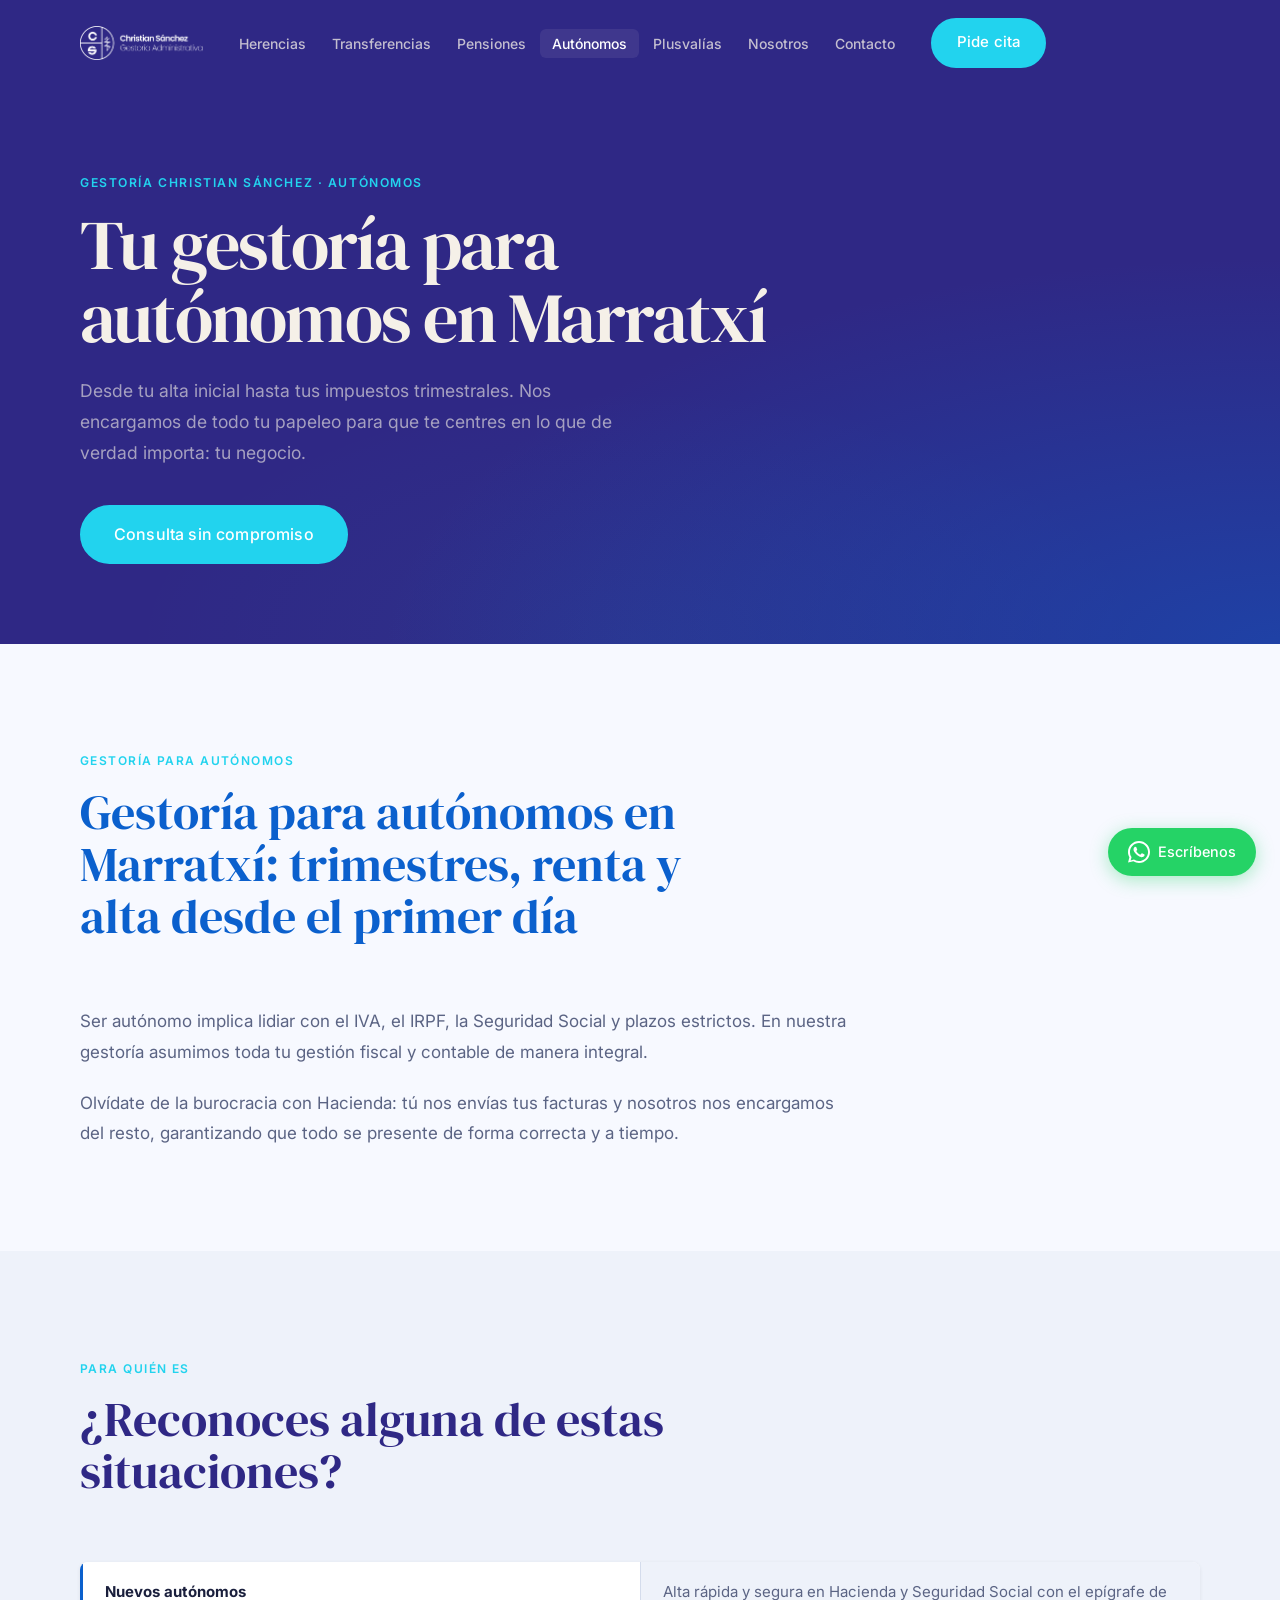
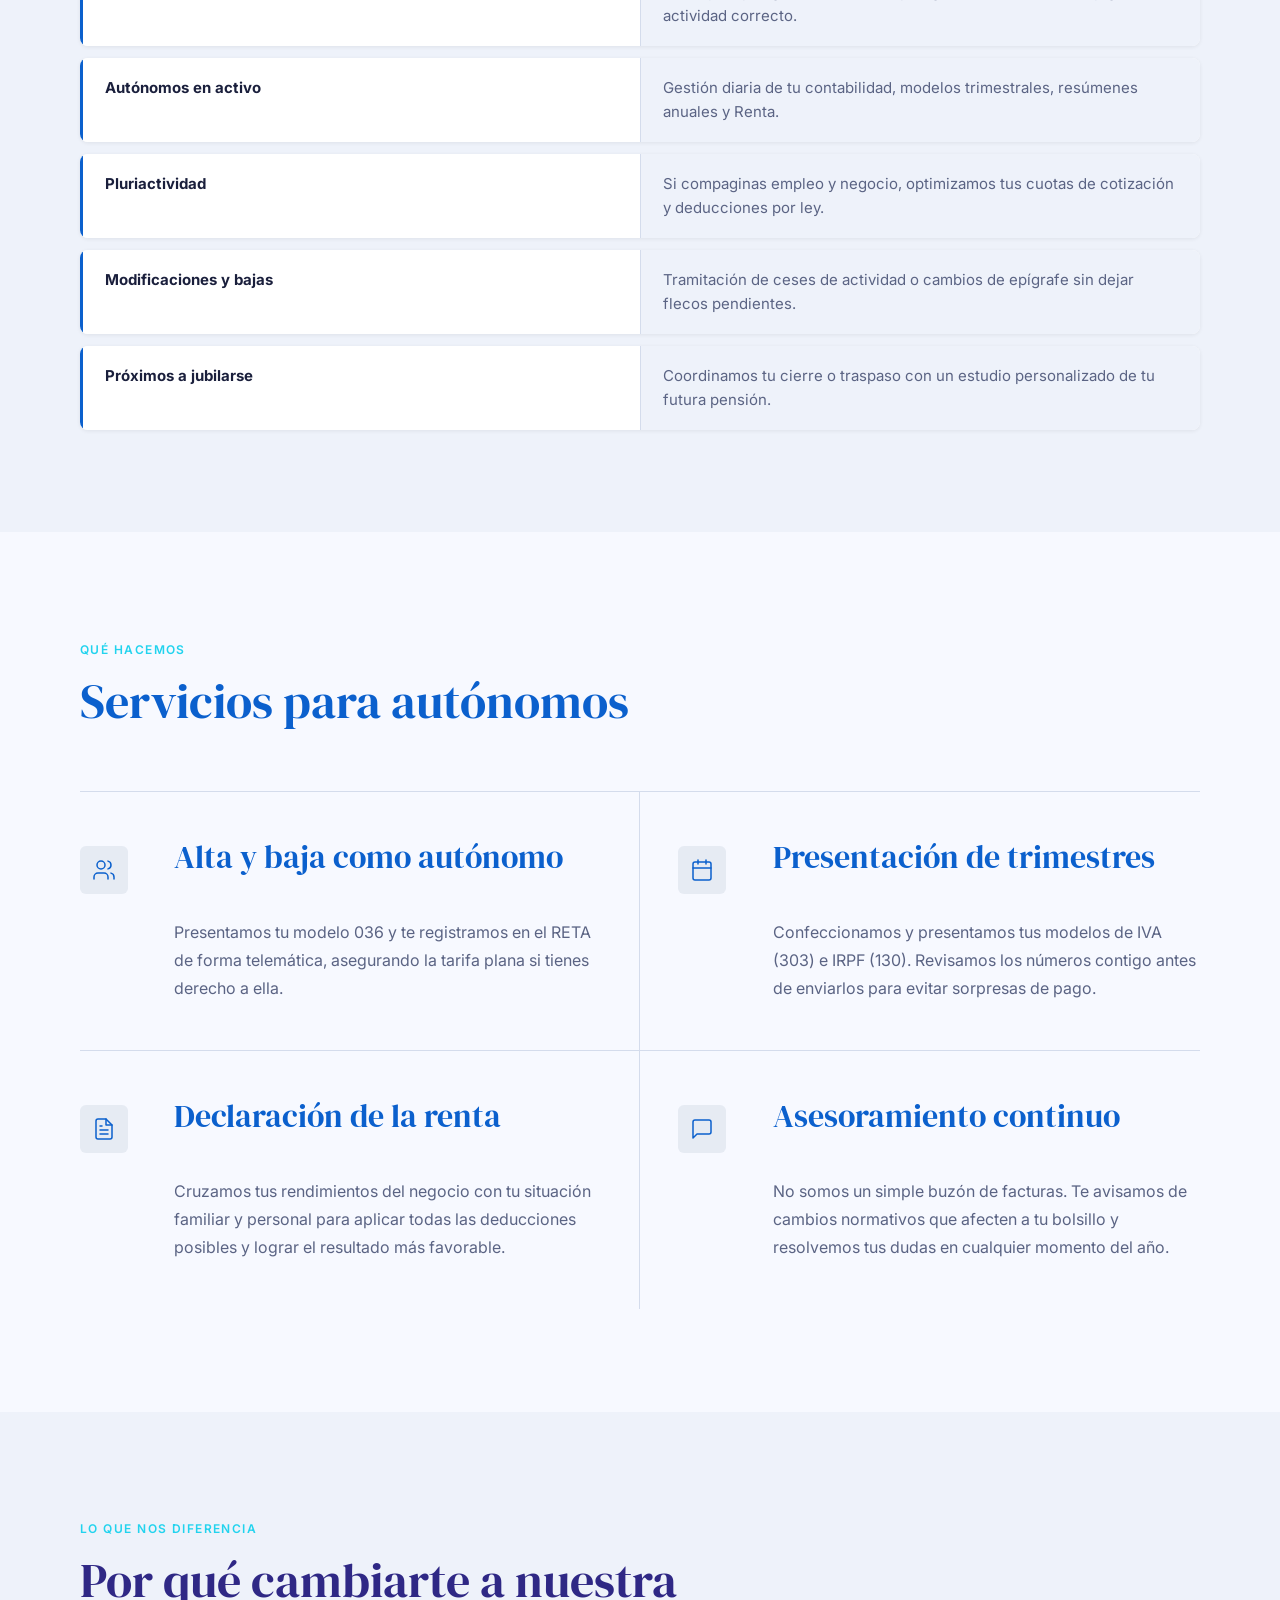
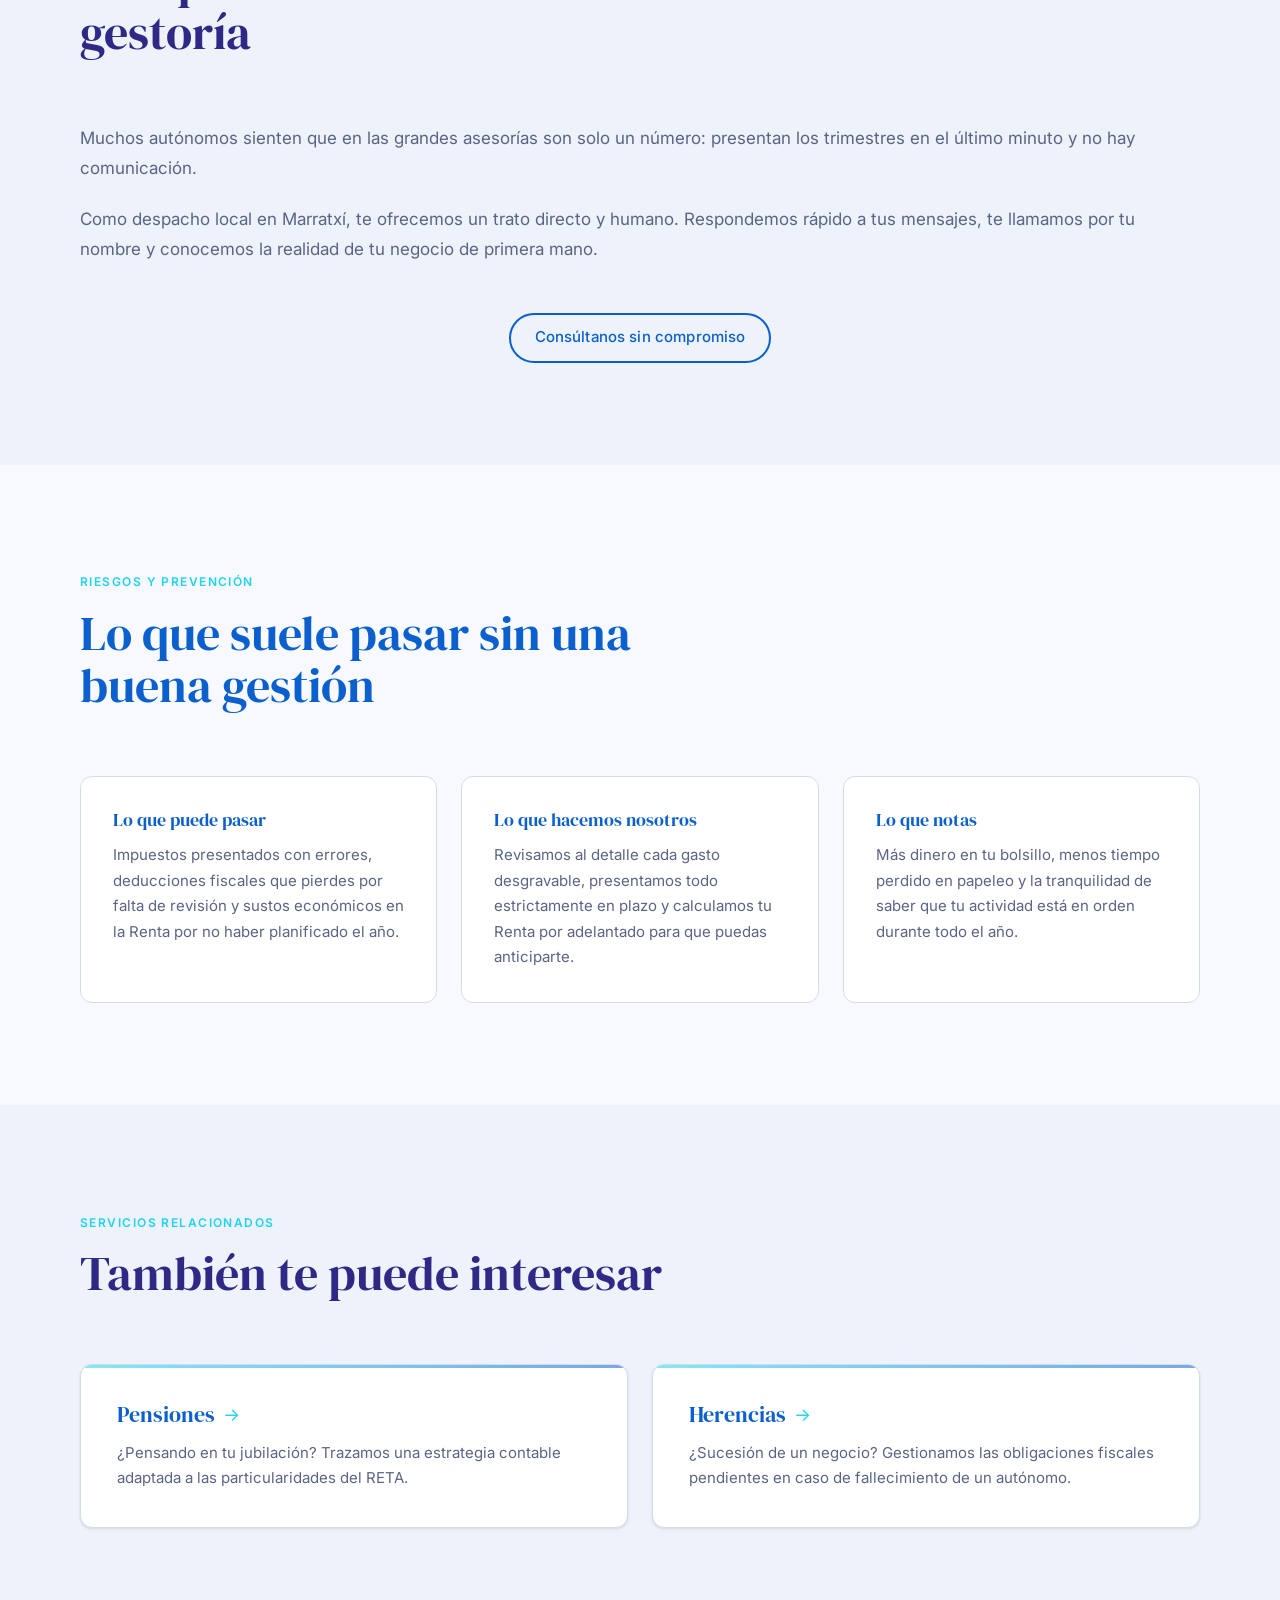
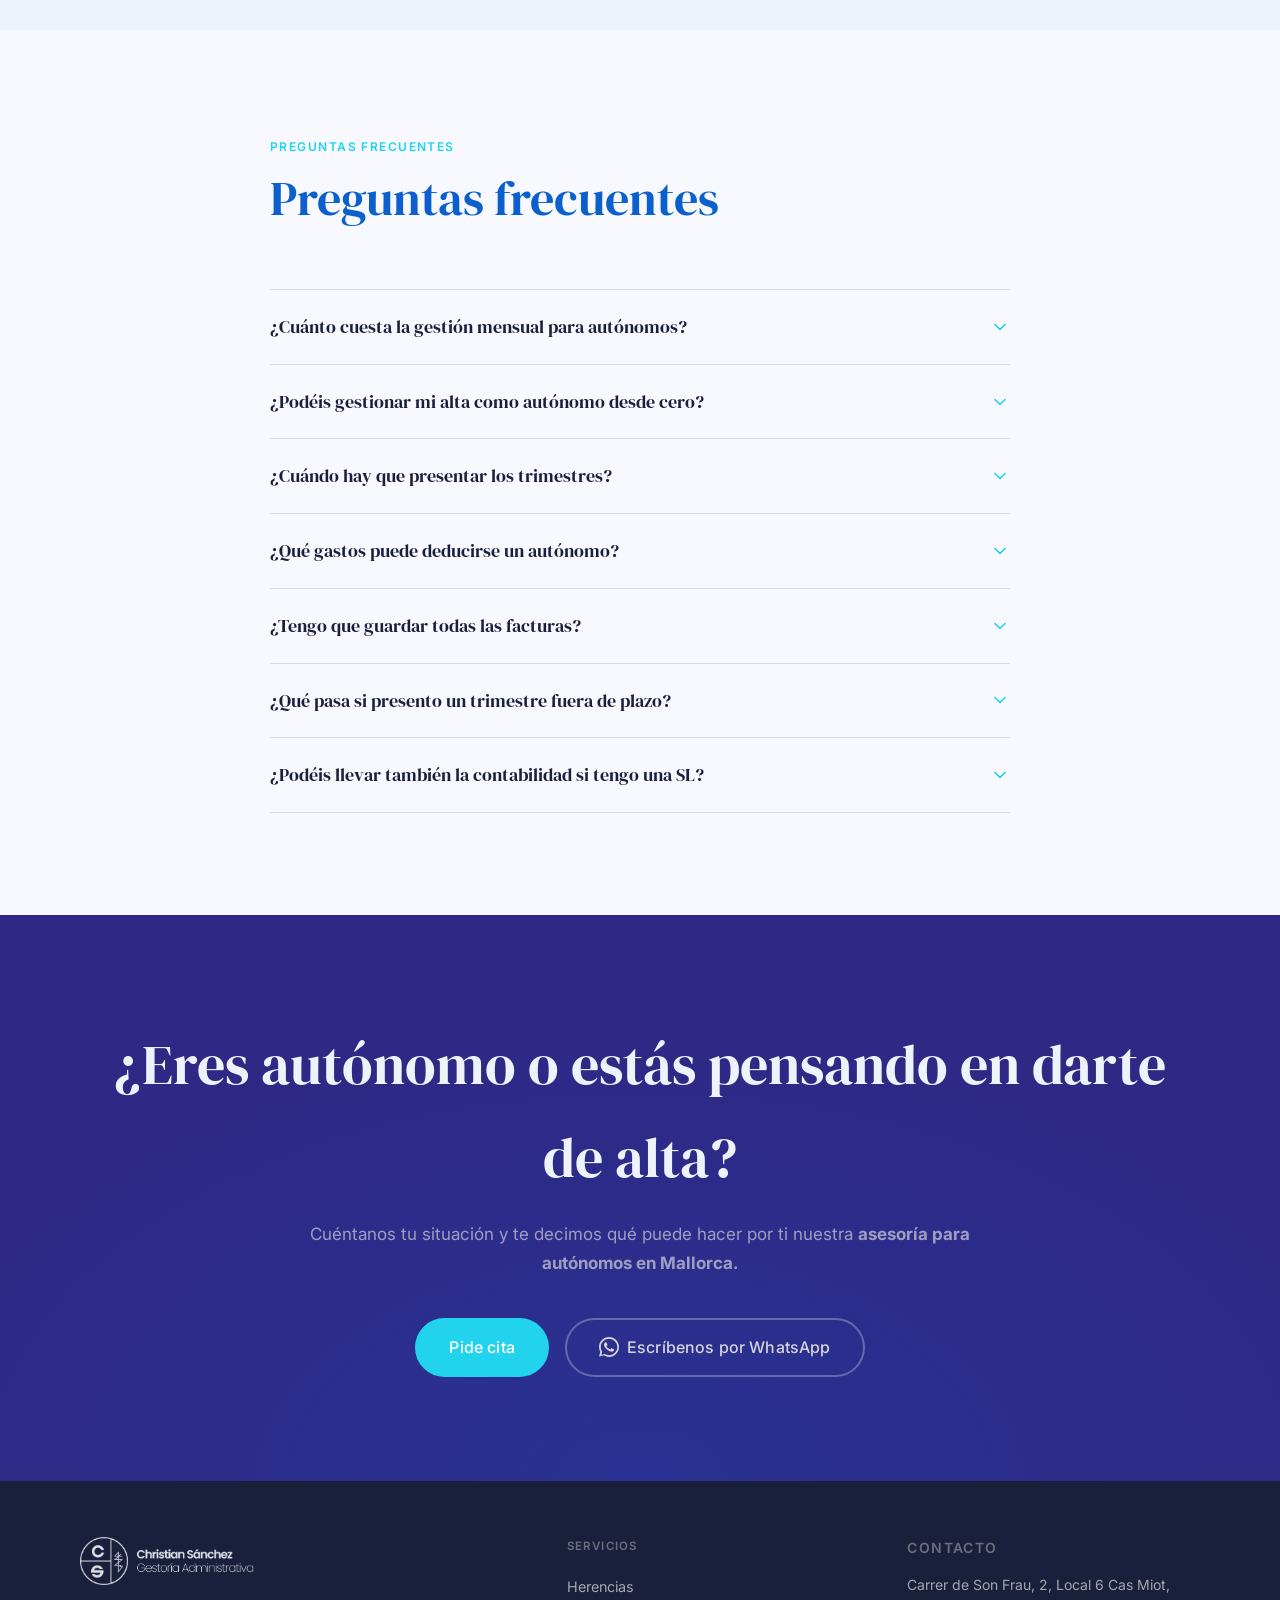
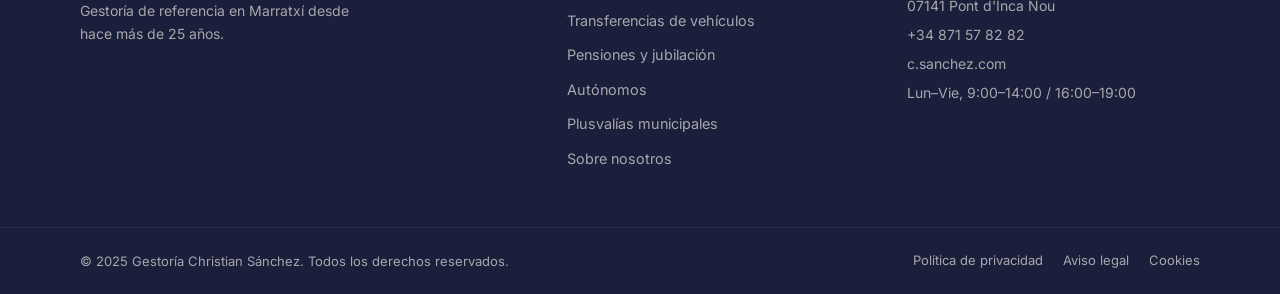
==== commit d95f7f3a: "feat: create core structure for business service screens and global styles" ====
--- a/screens/autonomos/index.html
+++ b/screens/autonomos/index.html
@@ -2,6 +2,7 @@
 <html lang="es">
 <head>
     <meta charset="UTF-8">
+    <link rel="icon" type="image/png" href="../../assets/logo-icon.png">
     <meta name="viewport" content="width=device-width, initial-scale=1.0">
     <title>Asesoría autónomos Marratxí | Gestoría Mallorca</title>
     <meta name="description" content="Gestión fiscal para autónomos en Marratxí y Mallorca. Alta, trimestres, renta y asesoramiento continuo. Nos encargamos de todo para que te centres en tu actividad.">
@@ -107,7 +108,7 @@
             <span class="section-eyebrow">Qué hacemos</span>
             <h2 id="servicios-title">Servicios para autónomos</h2>
         </div>
-        <div class="service-blocks">
+        <div class="service-blocks service-blocks--2col">
             <div class="service-block autonomo-block">
                 <div class="autonomo-block-icon" aria-hidden="true">
                     <svg width="24" height="24" viewBox="0 0 24 24" fill="none" stroke="currentColor" stroke-width="1.5" stroke-linecap="round" stroke-linejoin="round"><path d="M16 21v-2a4 4 0 0 0-4-4H6a4 4 0 0 0-4 4v2"/><circle cx="9" cy="7" r="4"/><path d="M22 21v-2a4 4 0 0 0-3-3.87"/><path d="M16 3.13a4 4 0 0 1 0 7.75"/></svg>
@@ -150,6 +151,9 @@
         <div class="intro-text">
             <p>Muchos autónomos sienten que en las grandes asesorías son solo un número: presentan los trimestres en el último minuto y no hay comunicación.</p>
             <p>Como despacho local en Marratxí, te ofrecemos un trato directo y humano. Respondemos rápido a tus mensajes, te llamamos por tu nombre y conocemos la realidad de tu negocio de primera mano.</p>
+        </div>
+        <div class="section-cta">
+            <a href="../contacto/index.html" class="btn btn-outline-primary">Consúltanos sin compromiso</a>
         </div>
     </div>
 </section>
@@ -169,6 +173,10 @@
             <div class="alerta-card">
                 <h3>Lo que hacemos nosotros</h3>
                 <p>Revisamos al detalle cada gasto desgravable, presentamos todo estrictamente en plazo y calculamos tu Renta por adelantado para que puedas anticiparte.</p>
+            </div>
+            <div class="alerta-card">
+                <h3>Lo que notas</h3>
+                <p>Más dinero en tu bolsillo, menos tiempo perdido en papeleo y la tranquilidad de saber que tu actividad está en orden durante todo el año.</p>
             </div>
         </div>
     </div>
--- a/screens/assets/global.css
+++ b/screens/assets/global.css
@@ -363,10 +363,8 @@
 .feature-list { display: flex; flex-direction: column; gap: .875rem; }
 
 .feature-list li {
-    display: grid;
-    grid-template-columns: 1.5rem 1fr;
-    gap: .75rem;
-    align-items: start;
+    position: relative;
+    padding-left: 1.5rem;
     font-size: 1rem;
     color: var(--color-muted);
     line-height: 1.65;
@@ -374,13 +372,13 @@
 
 .feature-list li::before {
     content: '';
-    display: block;
+    position: absolute;
+    left: 0;
+    top: .55em;
     width: 7px;
     height: 7px;
     border-radius: 50%;
     background-color: var(--color-accent);
-    margin-top: .5rem;
-    flex-shrink: 0;
 }
 
 /* ── 11. Service blocks (titled paragraphs) ─────────────────────── */
@@ -814,7 +812,7 @@
 /* ── 22. Situaciones cards (¿Reconoces alguna...?) ──────────────── */
 .situaciones-grid {
     display: grid;
-    grid-template-columns: repeat(2, 1fr);
+    grid-template-columns: repeat(3, 1fr);
     gap: 1.25rem;
 }
 
@@ -912,10 +910,17 @@
     .alerta-grid { grid-template-columns: 1fr; }
 }
 
+/* ── 24b. CTA intermedio entre secciones ───────────────────────── */
+.section-cta {
+    display: flex;
+    justify-content: center;
+    margin-top: clamp(2rem, 4vw, 3rem);
+}
+
 /* ── 25. Servicios relacionados ─────────────────────────────────── */
 .relacionados-list {
     display: grid;
-    grid-template-columns: repeat(3, 1fr);
+    grid-template-columns: repeat(auto-fit, minmax(min(280px, 100%), 1fr));
     gap: 1.5rem;
 }
 
--- a/screens/autonomos/style.css
+++ b/screens/autonomos/style.css
@@ -52,6 +52,29 @@
     max-width: none;
 }
 
+/* Servicios en 2 columnas */
+@media (min-width: 768px) {
+    .service-blocks--2col {
+        display: grid;
+        grid-template-columns: 1fr 1fr;
+    }
+    .service-blocks--2col .service-block:nth-child(odd) {
+        border-right: 1px solid var(--color-border);
+        padding-right: clamp(1.5rem, 3vw, 3rem);
+    }
+    .service-blocks--2col .service-block:nth-child(even) {
+        padding-left: clamp(1.5rem, 3vw, 3rem);
+    }
+    .service-blocks--2col .service-block:nth-last-child(-n+2) {
+        border-bottom: none;
+    }
+}
+
+/* "Cámbiate" — texto a ancho completo */
+[aria-labelledby="cambiarte-title"] .intro-text p {
+    max-width: none;
+}
+
 @media (max-width: 767px) {
     .dirigido-inner { grid-template-columns: 1fr; }
     .autonomo-block {
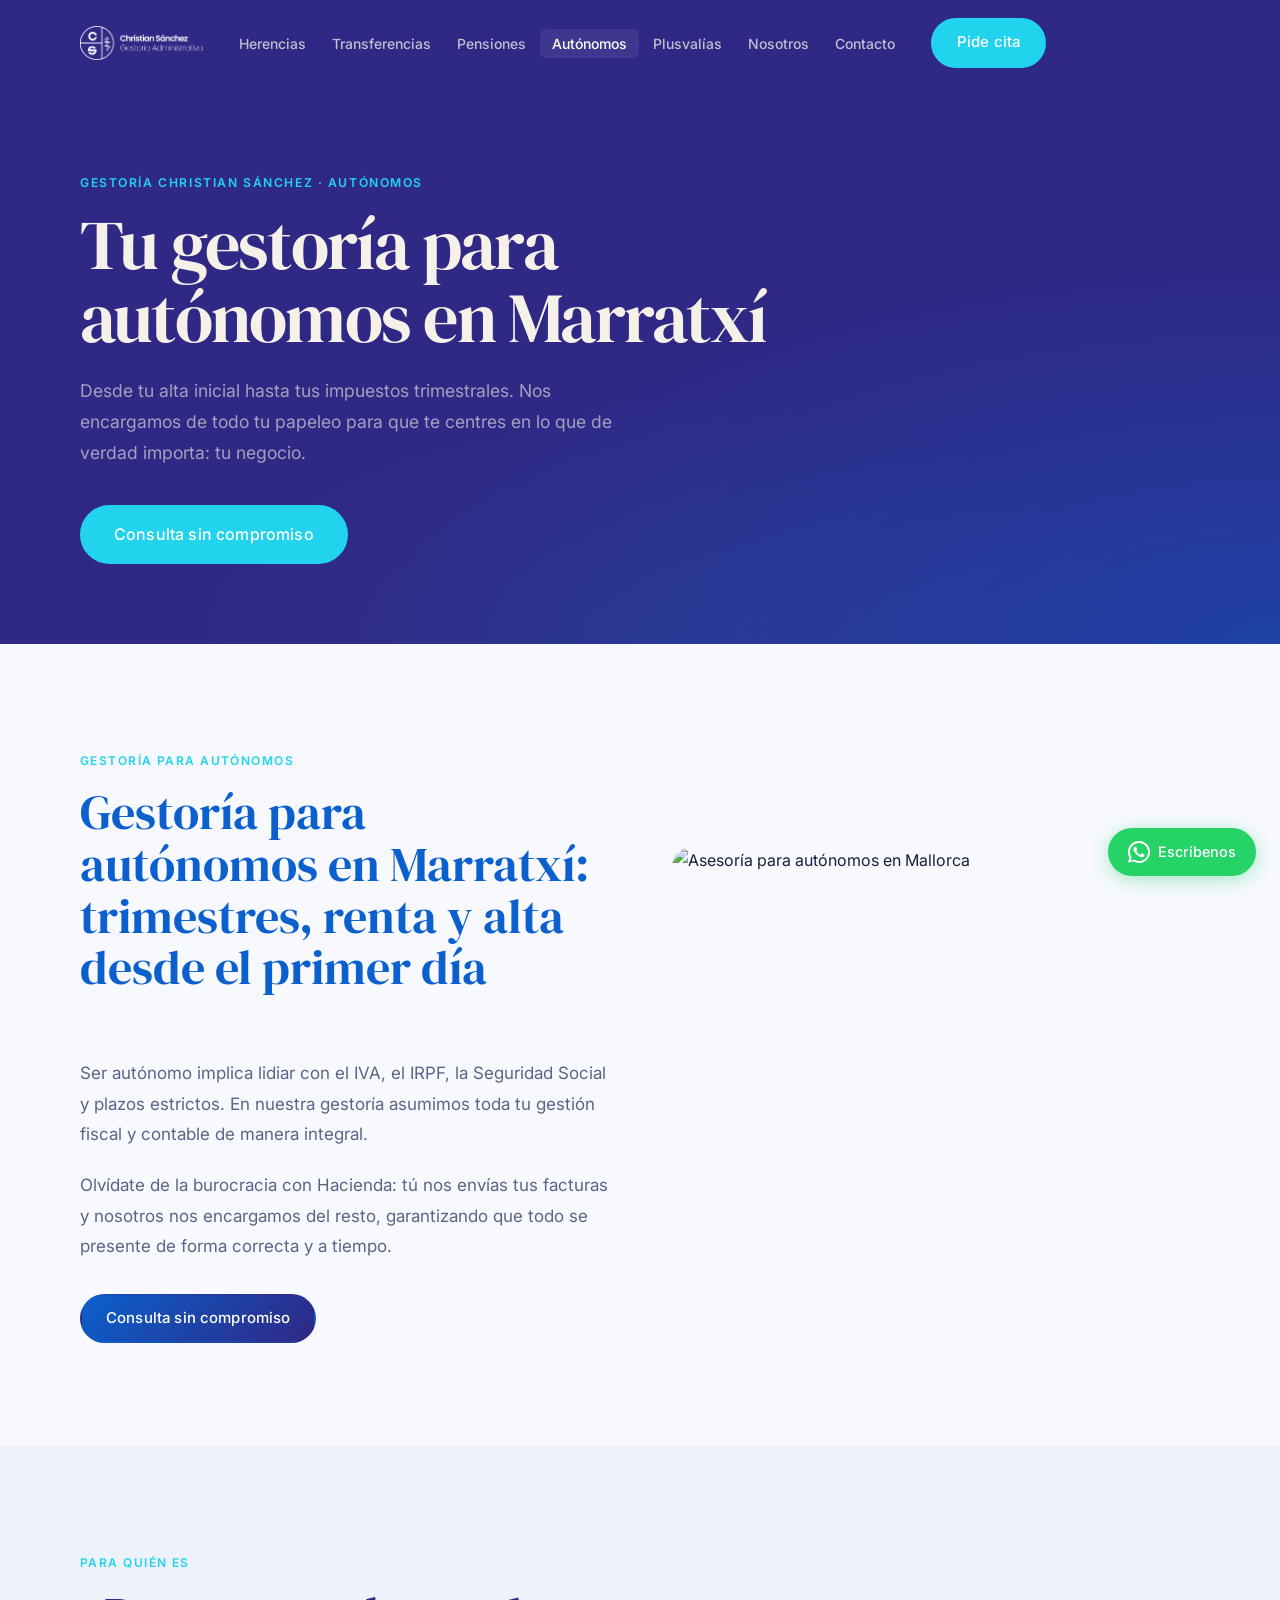
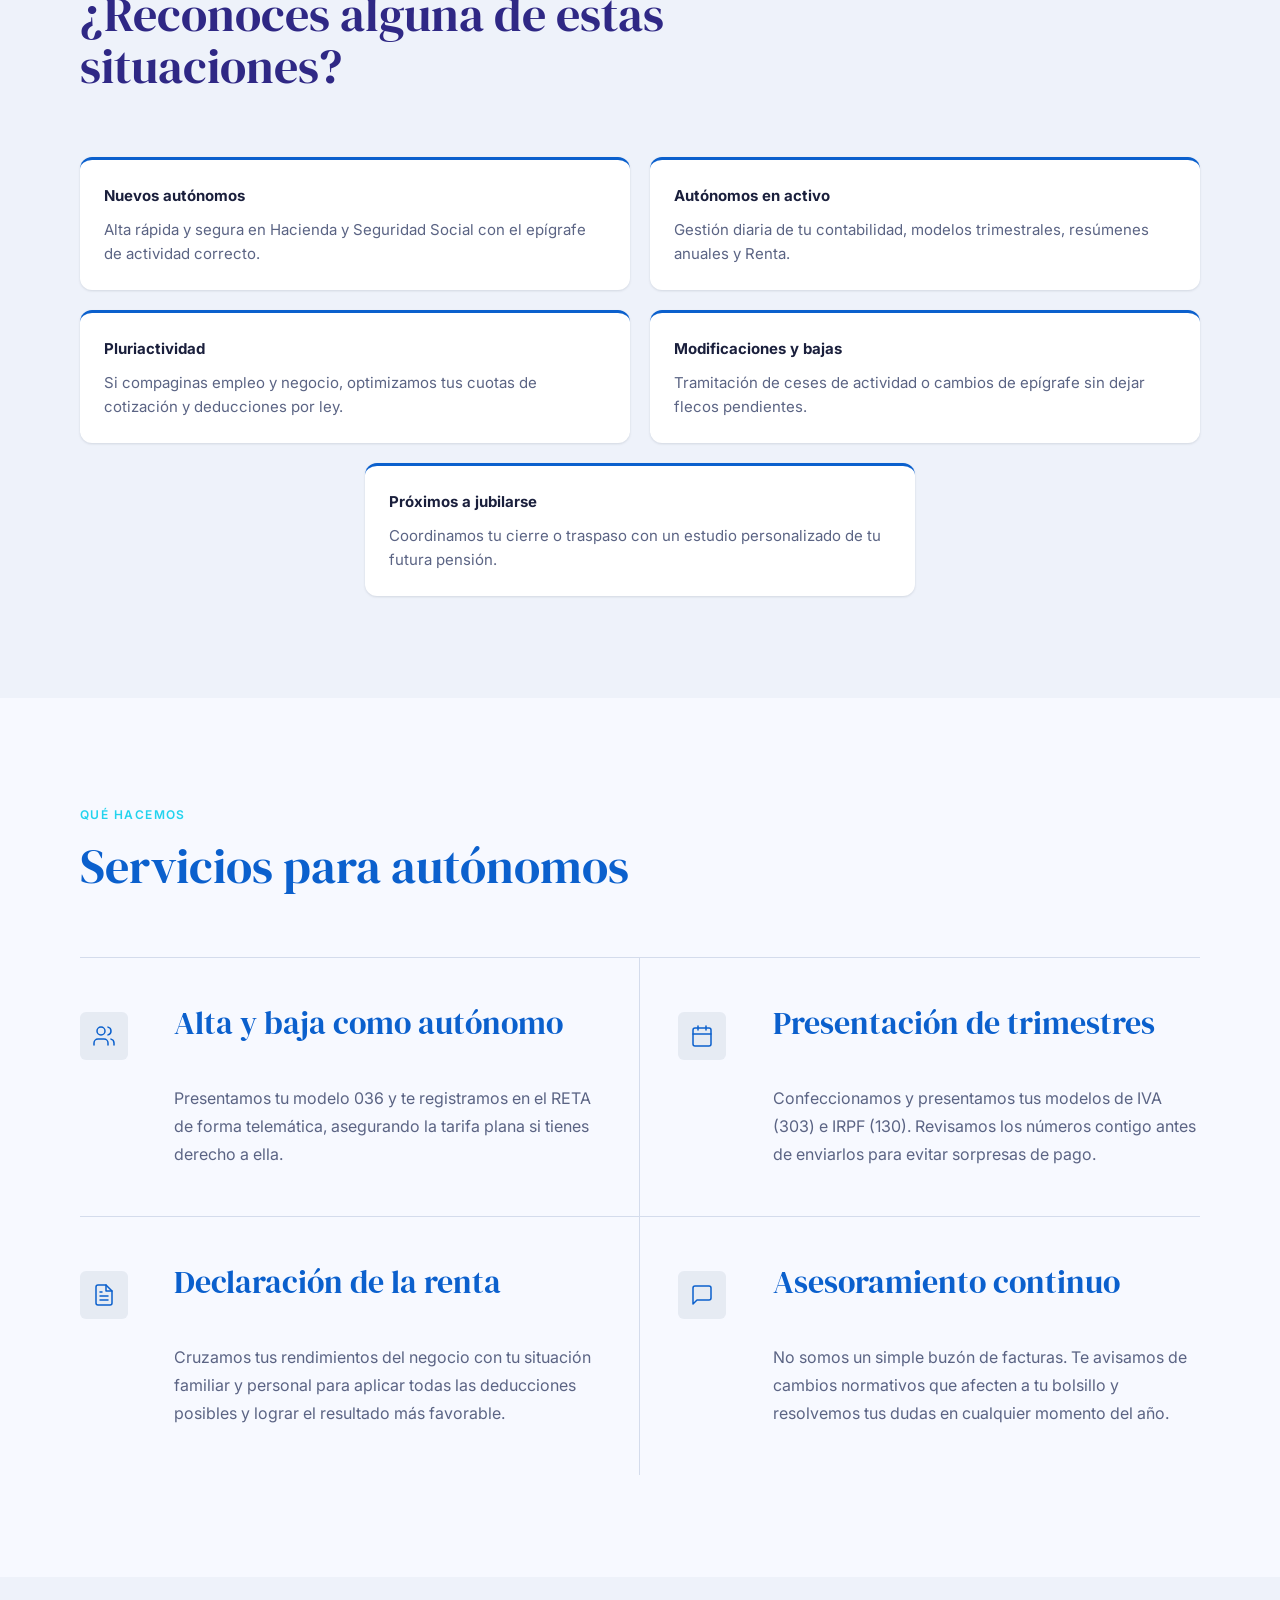
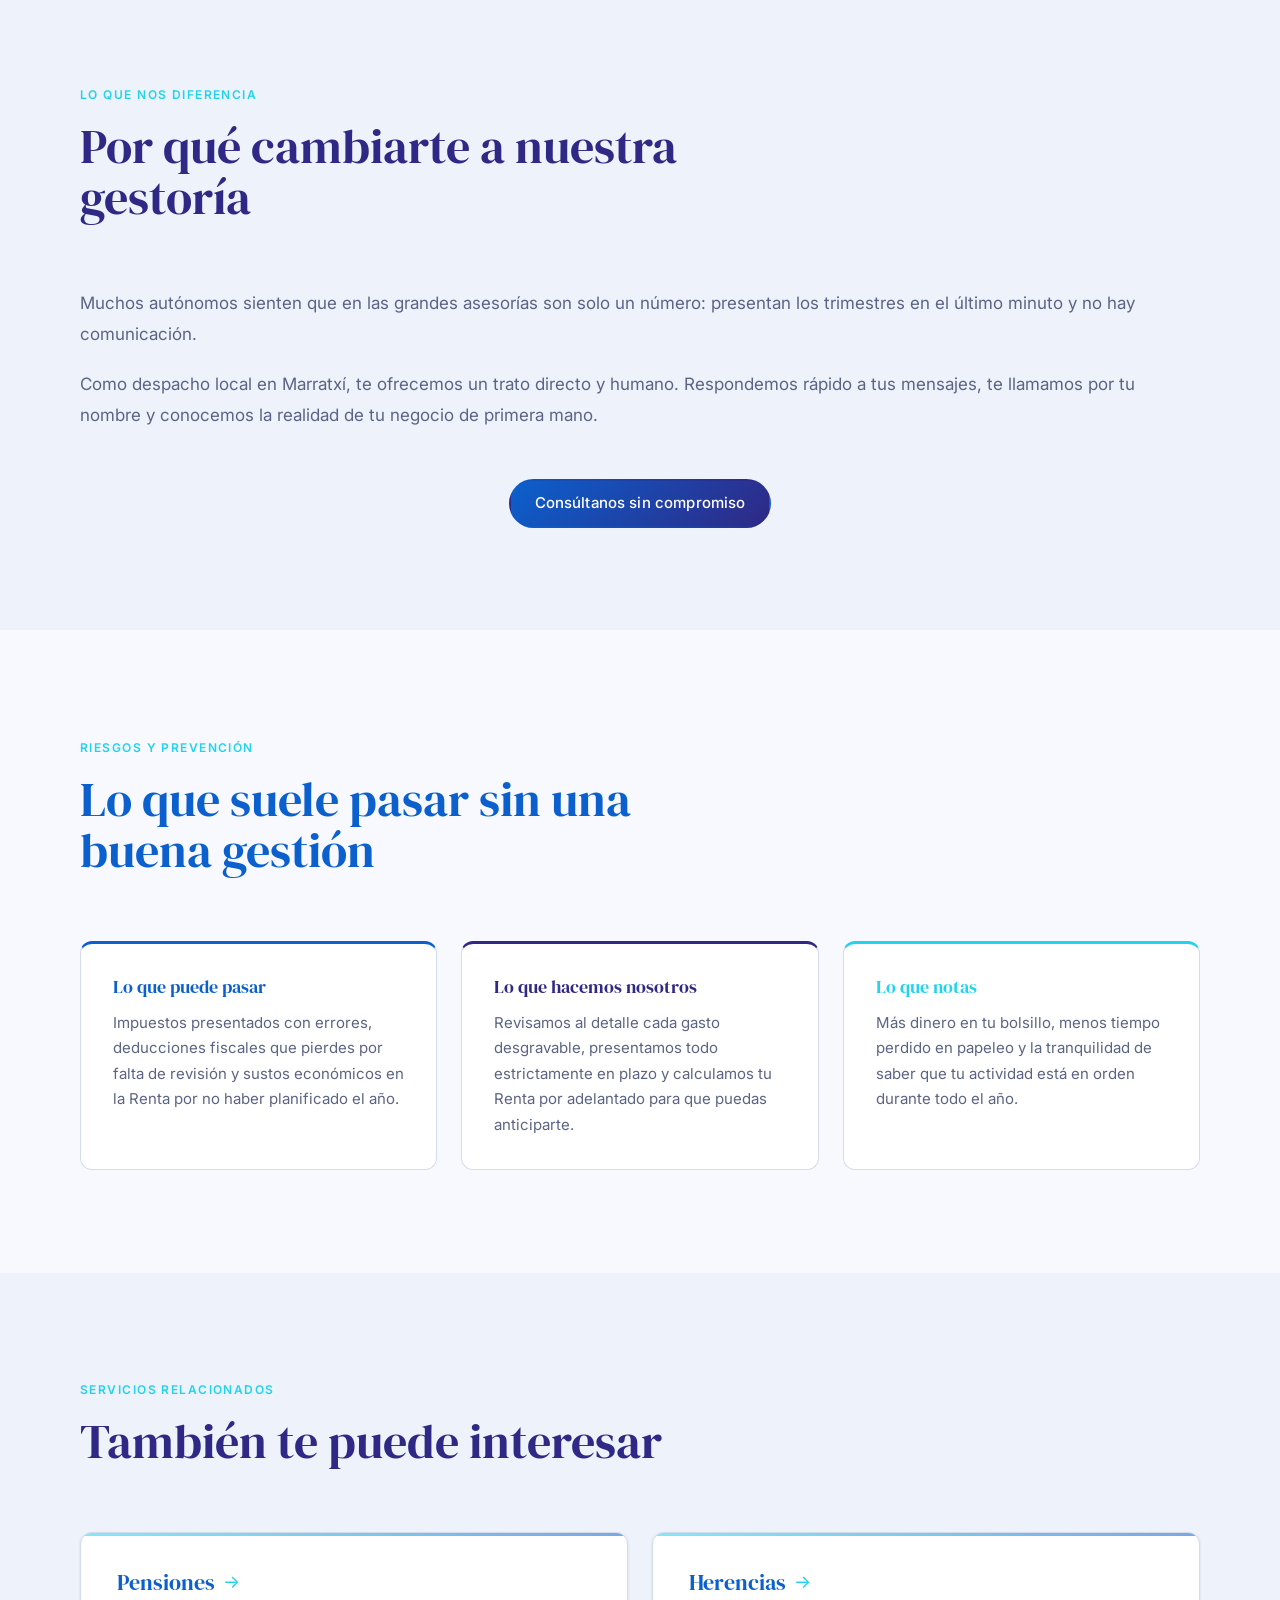
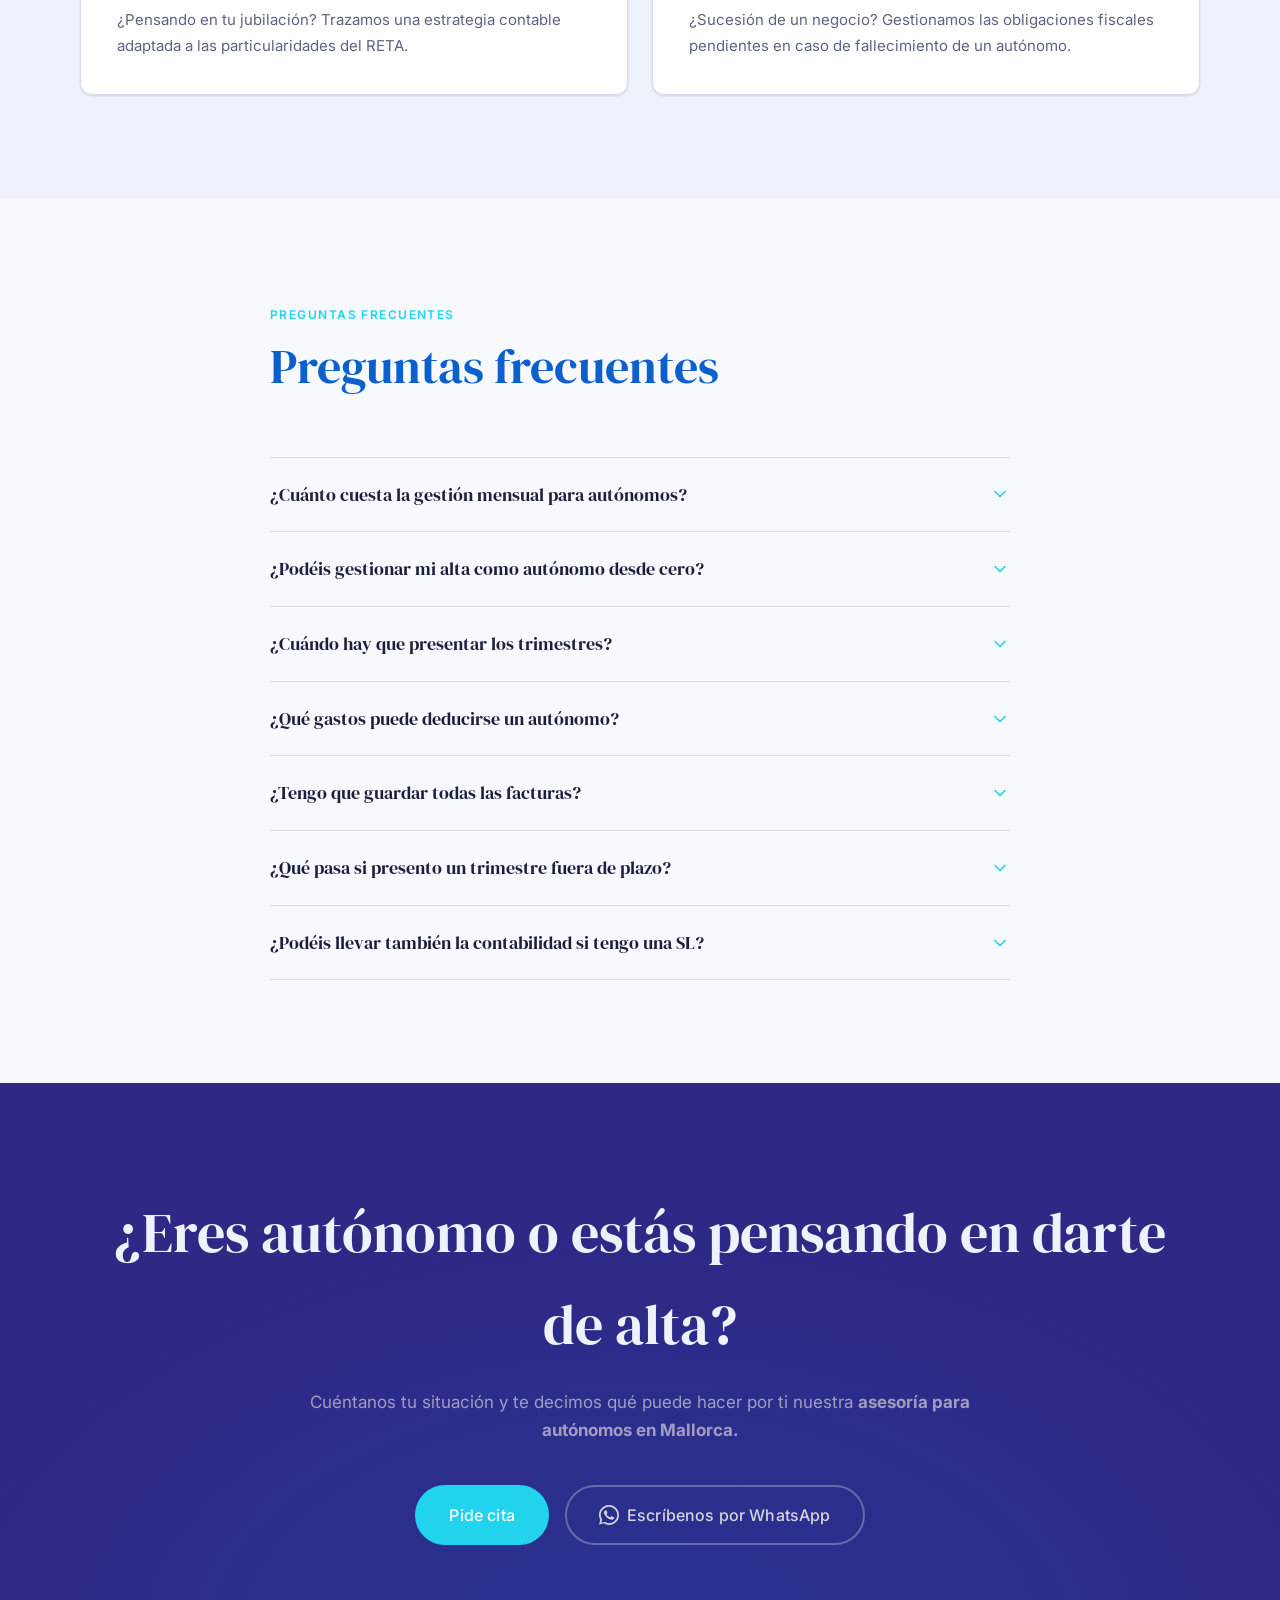
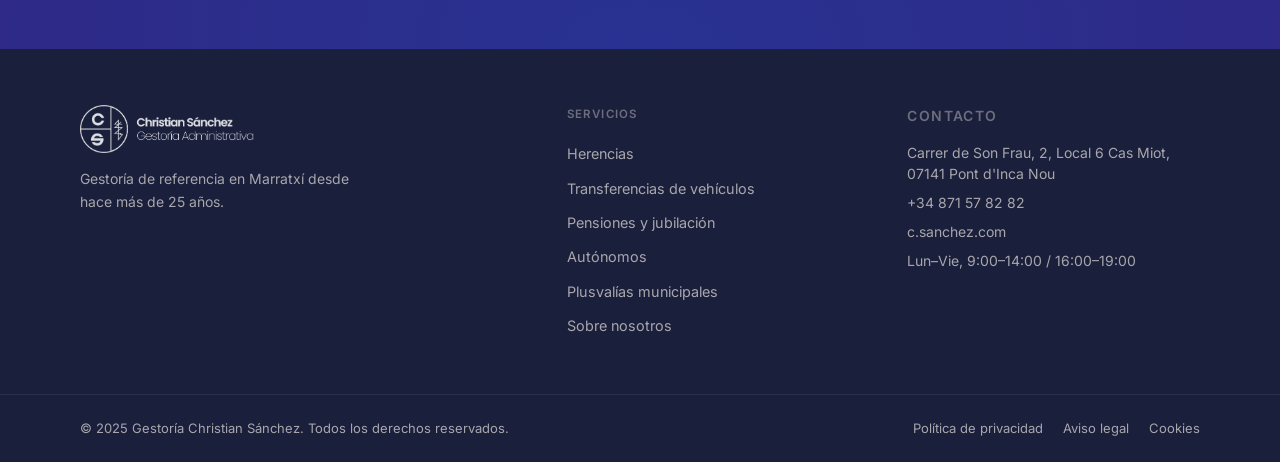
==== commit 71952f6e: "refactor: standardize UI components and improve responsive grid layouts across global styles and sit" ====
--- a/screens/autonomos/index.html
+++ b/screens/autonomos/index.html
@@ -58,13 +58,21 @@
 <!-- ══ INTRODUCCIÓN ════════════════════════════════════════════════ -->
 <section class="section" aria-labelledby="intro-autonomos-title">
     <div class="container">
-        <div class="section-header">
-            <span class="section-eyebrow">Gestoría para autónomos</span>
-            <h2 id="intro-autonomos-title">Gestoría para autónomos en Marratxí: trimestres, renta y alta desde el primer día</h2>
-        </div>
-        <div class="intro-text">
-            <p>Ser autónomo implica lidiar con el IVA, el IRPF, la Seguridad Social y plazos estrictos. En nuestra gestoría asumimos toda tu gestión fiscal y contable de manera integral.</p>
-            <p>Olvídate de la burocracia con Hacienda: tú nos envías tus facturas y nosotros nos encargamos del resto, garantizando que todo se presente de forma correcta y a tiempo.</p>
+        <div class="intro-two-col">
+            <div class="intro-two-col-text">
+                <div class="section-header">
+                    <span class="section-eyebrow">Gestoría para autónomos</span>
+                    <h2 id="intro-autonomos-title">Gestoría para autónomos en Marratxí: trimestres, renta y alta desde el primer día</h2>
+                </div>
+                <div class="intro-text">
+                    <p>Ser autónomo implica lidiar con el IVA, el IRPF, la Seguridad Social y plazos estrictos. En nuestra gestoría asumimos toda tu gestión fiscal y contable de manera integral.</p>
+                    <p>Olvídate de la burocracia con Hacienda: tú nos envías tus facturas y nosotros nos encargamos del resto, garantizando que todo se presente de forma correcta y a tiempo.</p>
+                </div>
+                <a href="../contacto/index.html" class="btn btn-outline-primary" style="margin-top:2rem;display:inline-flex;">Consulta sin compromiso</a>
+            </div>
+            <div class="intro-two-col-img">
+                <img src="https://images.unsplash.com/photo-1537511446984-935f663eb1f4?auto=format&fit=crop&w=800&q=80" alt="Asesoría para autónomos en Mallorca" loading="lazy">
+            </div>
         </div>
     </div>
 </section>
--- a/screens/assets/global.css
+++ b/screens/assets/global.css
@@ -150,14 +150,13 @@
 }
 
 .btn-outline-primary {
-    background-color: transparent;
-    color: var(--color-primary);
-    border-color: var(--color-primary);
+    background: var(--gradient-brand);
+    color: #fff;
+    border-color: transparent;
 }
 .btn-outline-primary:hover {
-    background: var(--gradient-brand);
+    background: linear-gradient(135deg, #0d6fe0, #3830a0);
     border-color: transparent;
-    color: #fff;
     box-shadow: var(--sh-md);
 }
 
@@ -324,21 +323,29 @@
 
 /* ── 9. Numbered process list ───────────────────────────────────── */
 .process-list {
-    border-top: 1px solid var(--color-border);
+    display: grid;
+    grid-template-columns: repeat(3, 1fr);
+    gap: 1.5rem;
     counter-reset: process;
 }
 
 .process-item {
-    display: grid;
-    grid-template-columns: 3.5rem 1fr;
-    gap: clamp(1rem, 2vw, 2rem);
-    padding-block: clamp(1.5rem, 3vw, 2.25rem);
-    border-bottom: 1px solid var(--color-border);
+    display: flex;
+    flex-direction: column;
+    gap: .875rem;
+    padding: clamp(1.75rem, 3vw, 2.25rem);
+    background: #fff;
+    border: 1px solid var(--color-border);
+    border-radius: var(--r-md);
+    box-shadow: var(--sh-sm);
     counter-increment: process;
-    transition: background-color var(--ease);
-}
-
-.process-item:hover { background-color: rgba(11,96,205,.025); }
+    transition: box-shadow var(--ease), transform var(--ease);
+}
+
+.process-item:hover {
+    box-shadow: var(--sh-md);
+    transform: translateY(-3px);
+}
 
 .process-num {
     font-family: var(--font-sans);
@@ -346,8 +353,7 @@
     font-weight: 600;
     letter-spacing: .1em;
     color: var(--color-accent);
-    padding-top: .3rem;
-    opacity: .7;
+    opacity: .8;
 }
 
 .process-num::before { content: counter(process, decimal-leading-zero); }
@@ -357,6 +363,14 @@
     color: var(--color-muted);
     line-height: 1.7;
     max-width: none;
+}
+
+@media (max-width: 899px) {
+    .process-list { grid-template-columns: repeat(2, 1fr); }
+}
+
+@media (max-width: 599px) {
+    .process-list { grid-template-columns: 1fr; }
 }
 
 /* ── 10. Feature / bullet list ──────────────────────────────────── */
@@ -415,6 +429,7 @@
     box-shadow: var(--sh-sm);
     overflow: hidden;
     max-width: 760px;
+    margin-inline: auto;
     transition: box-shadow var(--ease), transform var(--ease);
 }
 
@@ -766,21 +781,92 @@
 
 /* ── 19. Responsive ─────────────────────────────────────────────── */
 @media (max-width: 899px) {
+
+    /*
+     * Z-INDEX FIX: .nav creates a stacking context (position:fixed, z-index:100).
+     * .nav-links (overlay, z:99) is painted above normal-flow children inside that
+     * context, hiding the logo and hamburger behind it. Giving logo and hamburger
+     * explicit z-index as flex-items of .nav-inner lifts them above the overlay
+     * within .nav's stacking context (100 > 99).
+     *
+     * SAFARI FIX: backdrop-filter on .nav--scrolled creates a containing-block for
+     * position:fixed descendants in WebKit, constraining the overlay to the nav bar
+     * height instead of the viewport. Remove it when the overlay is open.
+     */
+
+    /* Remove backdrop-filter when menu is open (Safari fixed-position bug) */
+    .nav:has(.nav-hamburger[aria-expanded="true"]) {
+        backdrop-filter: none !important;
+        -webkit-backdrop-filter: none !important;
+        background-color: var(--color-dark);
+        box-shadow: none;
+        padding-block: 1.125rem;
+    }
+
+    /* Logo and X always float above the overlay (z:99) */
+    .nav-logo      { z-index: 100; }
+    .nav-hamburger { display: flex; z-index: 100; }
+
+    /* Full-screen overlay */
     .nav-links {
         display: none;
         flex-direction: column;
+        align-items: stretch;
         position: fixed;
         inset: 0;
-        background-color: rgba(47,40,133,.99);
-        padding: 5.5rem 2rem 2rem;
-        gap: .25rem;
-        z-index: calc(var(--z-nav) - 1);
+        background-color: var(--color-dark);
+        padding-top: 5.5rem;
+        padding-inline: 1.75rem;
+        padding-bottom: 3rem;
+        gap: 0;
+        z-index: 99;
         overflow-y: auto;
     }
-    .nav-links.is-open { display: flex; }
-    .nav-links a { font-size: 1.375rem; padding: .875rem 1rem; color: rgba(245,240,232,.85); }
+
+    .nav-links.is-open {
+        display: flex;
+        animation: navOverlayIn .22s ease both;
+    }
+
+    @keyframes navOverlayIn {
+        from { opacity: 0; transform: translateY(-8px); }
+        to   { opacity: 1; transform: translateY(0); }
+    }
+
+    /* Link rows with dividers */
+    .nav-links li {
+        border-bottom: 1px solid rgba(245,240,232,.1);
+    }
+    .nav-links li:first-child {
+        border-top: 1px solid rgba(245,240,232,.1);
+    }
+
+    .nav-links a {
+        display: block;
+        font-size: 1.25rem;
+        font-weight: 500;
+        padding: 1.125rem 0;
+        color: rgba(245,240,232,.75);
+        background: none !important;
+        border-radius: 0;
+        transition: color var(--ease);
+    }
+    .nav-links a:hover { color: #fff; }
+    .nav-links a[aria-current="page"] { color: var(--color-accent); }
+
+    /* Hamburger → X animation */
+    .nav-hamburger[aria-expanded="true"] span:nth-child(1) {
+        transform: translateY(7px) rotate(45deg);
+    }
+    .nav-hamburger[aria-expanded="true"] span:nth-child(2) {
+        opacity: 0;
+        transform: scaleX(0);
+    }
+    .nav-hamburger[aria-expanded="true"] span:nth-child(3) {
+        transform: translateY(-7px) rotate(-45deg);
+    }
+
     .nav-cta { display: none; }
-    .nav-hamburger { display: flex; }
 
     .value-cards  { grid-template-columns: 1fr 1fr; }
     .team-grid    { grid-template-columns: 1fr; }
@@ -865,24 +951,27 @@
 
 /* ── 24. Alerta / consecuencias block ───────────────────────────── */
 .alerta-intro {
-    border-left: 3px solid var(--color-accent);
-    padding-left: 1.5rem;
-    margin-bottom: 2.5rem;
+    background: rgba(34, 211, 238, .06);
+    border: 1px solid rgba(34, 211, 238, .22);
+    border-radius: var(--r-md);
+    padding: 1.5rem 2rem;
+    margin-bottom: 2rem;
 }
 
 .alerta-intro p {
     font-size: 1rem;
     color: var(--color-muted);
     line-height: 1.75;
-    max-width: 70ch;
-}
-
-.alerta-intro p + p { margin-top: 1rem; }
+    max-width: none;
+}
+
+.alerta-intro p + p { margin-top: .875rem; }
 
 .alerta-grid {
     display: grid;
     grid-template-columns: repeat(3, 1fr);
     gap: 1.5rem;
+    align-items: stretch;
 }
 
 .alerta-card {
@@ -890,7 +979,13 @@
     border-radius: var(--r-md);
     padding: clamp(1.5rem, 3vw, 2rem);
     border: 1px solid var(--color-border);
-}
+    border-top: 3px solid var(--color-primary);
+    display: flex;
+    flex-direction: column;
+}
+
+.alerta-card:nth-child(2) { border-top-color: var(--color-dark); }
+.alerta-card:nth-child(3) { border-top-color: var(--color-accent); }
 
 .alerta-card h3 {
     font-family: var(--font-serif);
@@ -899,6 +994,9 @@
     margin-bottom: .75rem;
     line-height: 1.2;
 }
+
+.alerta-card:nth-child(2) h3 { color: var(--color-dark); }
+.alerta-card:nth-child(3) h3 { color: var(--color-accent); }
 
 .alerta-card p {
     font-size: .9375rem;
@@ -1060,52 +1158,191 @@
 
 .faq-answer p + p { margin-top: .75rem; }
 
-/* ── Para quién es — card list ─────────────────────────────────── */
+/* ── Para quién es — 2-col card grid ───────────────────────────── */
 .paraquien-list {
     list-style: none;
+    display: grid;
+    grid-template-columns: repeat(2, 1fr);
+    gap: 1.25rem;
+}
+
+.paraquien-item {
     display: flex;
     flex-direction: column;
-    gap: .75rem;
-}
-
-.paraquien-item {
-    display: grid;
-    grid-template-columns: 1fr 1fr;
-    gap: 0;
+    gap: .625rem;
+    padding: 1.5rem;
     background: #fff;
-    border-radius: .5rem;
-    overflow: hidden;
-    box-shadow: 0 1px 4px rgba(0,0,0,.07);
+    border-radius: var(--r-md);
+    border-top: 3px solid var(--color-primary);
+    box-shadow: var(--sh-sm);
+    transition: box-shadow var(--ease), transform var(--ease);
+}
+
+.paraquien-item:hover {
+    box-shadow: var(--sh-md);
+    transform: translateY(-3px);
 }
 
 .paraquien-who,
 .paraquien-what {
-    padding: 1.125rem 1.375rem;
     font-size: .9375rem;
     line-height: 1.6;
     margin: 0;
+    padding: 0;
+    background: none;
+    border: none;
 }
 
 .paraquien-who {
     font-weight: 600;
     color: var(--color-text);
-    border-left: 3px solid var(--color-primary);
-    background: #fff;
 }
 
 .paraquien-what {
     color: var(--color-muted);
+}
+
+/* Center last card when total is odd */
+.paraquien-item:last-child:nth-child(odd) {
+    grid-column: 1 / -1;
+    max-width: calc(50% - 0.625rem);
+    margin-inline: auto;
+}
+
+@media (max-width: 639px) {
+    .paraquien-list { grid-template-columns: 1fr; }
+    .paraquien-item:last-child:nth-child(odd) { max-width: 100%; grid-column: auto; }
+}
+
+/* ── Feature list — 2-column large variant ──────────────────────── */
+.feature-list--large {
+    display: grid;
+    grid-template-columns: repeat(2, 1fr);
+    gap: .875rem;
+}
+
+.feature-list--large li:last-child:nth-child(odd) {
+    grid-column: 1 / -1;
+    max-width: 50%;
+    margin-inline: auto;
+}
+
+@media (max-width: 599px) {
+    .feature-list--large { grid-template-columns: 1fr; }
+    .feature-list--large li:last-child:nth-child(odd) { max-width: 100%; }
+}
+
+/* ── Section header — compact variant ───────────────────────────── */
+.section-header--compact {
+    margin-bottom: 1.5rem;
+}
+
+/* ── Intro two-column layout ────────────────────────────────────── */
+.intro-two-col {
+    display: grid;
+    grid-template-columns: 1fr 1fr;
+    gap: clamp(2rem, 5vw, 4rem);
+    align-items: center;
+}
+
+.intro-two-col-img {
+    border-radius: var(--r-lg);
+    overflow: hidden;
+    aspect-ratio: 4/3;
+}
+
+.intro-two-col-img img {
+    width: 100%;
+    height: 100%;
+    object-fit: cover;
+    display: block;
+}
+
+@media (max-width: 767px) {
+    .intro-two-col { grid-template-columns: 1fr; }
+    .intro-two-col-img { order: -1; aspect-ratio: 16/9; }
+}
+
+/* ── Precio / Honorarios — factors grid ─────────────────────────── */
+.precio-factors {
+    display: grid;
+    grid-template-columns: repeat(auto-fit, minmax(min(300px, 100%), 1fr));
+    gap: 1.25rem;
+    margin-bottom: 1.75rem;
+}
+
+.precio-factor-card {
+    background: #fff;
+    border: 1px solid var(--color-border);
+    border-top: 3px solid var(--color-primary);
+    border-radius: var(--r-md);
+    padding: clamp(1.5rem, 3vw, 2rem);
+    display: flex;
+    flex-direction: column;
+    gap: .625rem;
+    box-shadow: var(--sh-sm);
+}
+
+.precio-factor-card:nth-child(2) { border-top-color: var(--color-dark); }
+.precio-factor-card:nth-child(3) { border-top-color: var(--color-accent); }
+
+.precio-factor-icon {
+    width: 2.25rem;
+    height: 2.25rem;
+    background-color: rgba(11, 96, 205, .08);
+    border-radius: var(--r-sm);
+    display: flex;
+    align-items: center;
+    justify-content: center;
+    color: var(--color-primary);
+    flex-shrink: 0;
+}
+
+.precio-factor-card:nth-child(2) .precio-factor-icon {
+    background-color: rgba(47, 40, 133, .08);
+    color: var(--color-dark);
+}
+
+.precio-factor-card:nth-child(3) .precio-factor-icon {
+    background-color: rgba(34, 211, 238, .1);
+    color: var(--color-accent);
+}
+
+.precio-factor-card h3 {
+    font-family: var(--font-serif);
+    font-size: 1.125rem;
+    color: var(--color-primary);
+    line-height: 1.2;
+}
+
+.precio-factor-card:nth-child(2) h3 { color: var(--color-dark); }
+.precio-factor-card:nth-child(3) h3 { color: var(--color-accent); }
+
+.precio-factor-card p {
+    font-size: .9375rem;
+    color: var(--color-muted);
+    line-height: 1.65;
+    max-width: none;
+}
+
+.precio-cta-note {
     background: var(--color-cream);
-    border-left: 1px solid var(--color-border);
-}
-
-@media (max-width: 640px) {
-    .paraquien-item {
-        grid-template-columns: 1fr;
-    }
-
-    .paraquien-what {
-        border-left: 3px solid var(--color-accent);
-        border-top: none;
-    }
-}
+    border-radius: var(--r-md);
+    padding: clamp(1.5rem, 3vw, 2rem) clamp(1.5rem, 4vw, 2.5rem);
+    display: flex;
+    align-items: center;
+    justify-content: space-between;
+    gap: 2rem;
+}
+
+.precio-cta-note p {
+    color: var(--color-text);
+    font-size: 1rem;
+    line-height: 1.7;
+    max-width: 55ch;
+}
+
+@media (max-width: 767px) {
+    .precio-factors { grid-template-columns: 1fr; }
+    .precio-cta-note { flex-direction: column; align-items: flex-start; gap: 1.25rem; }
+}
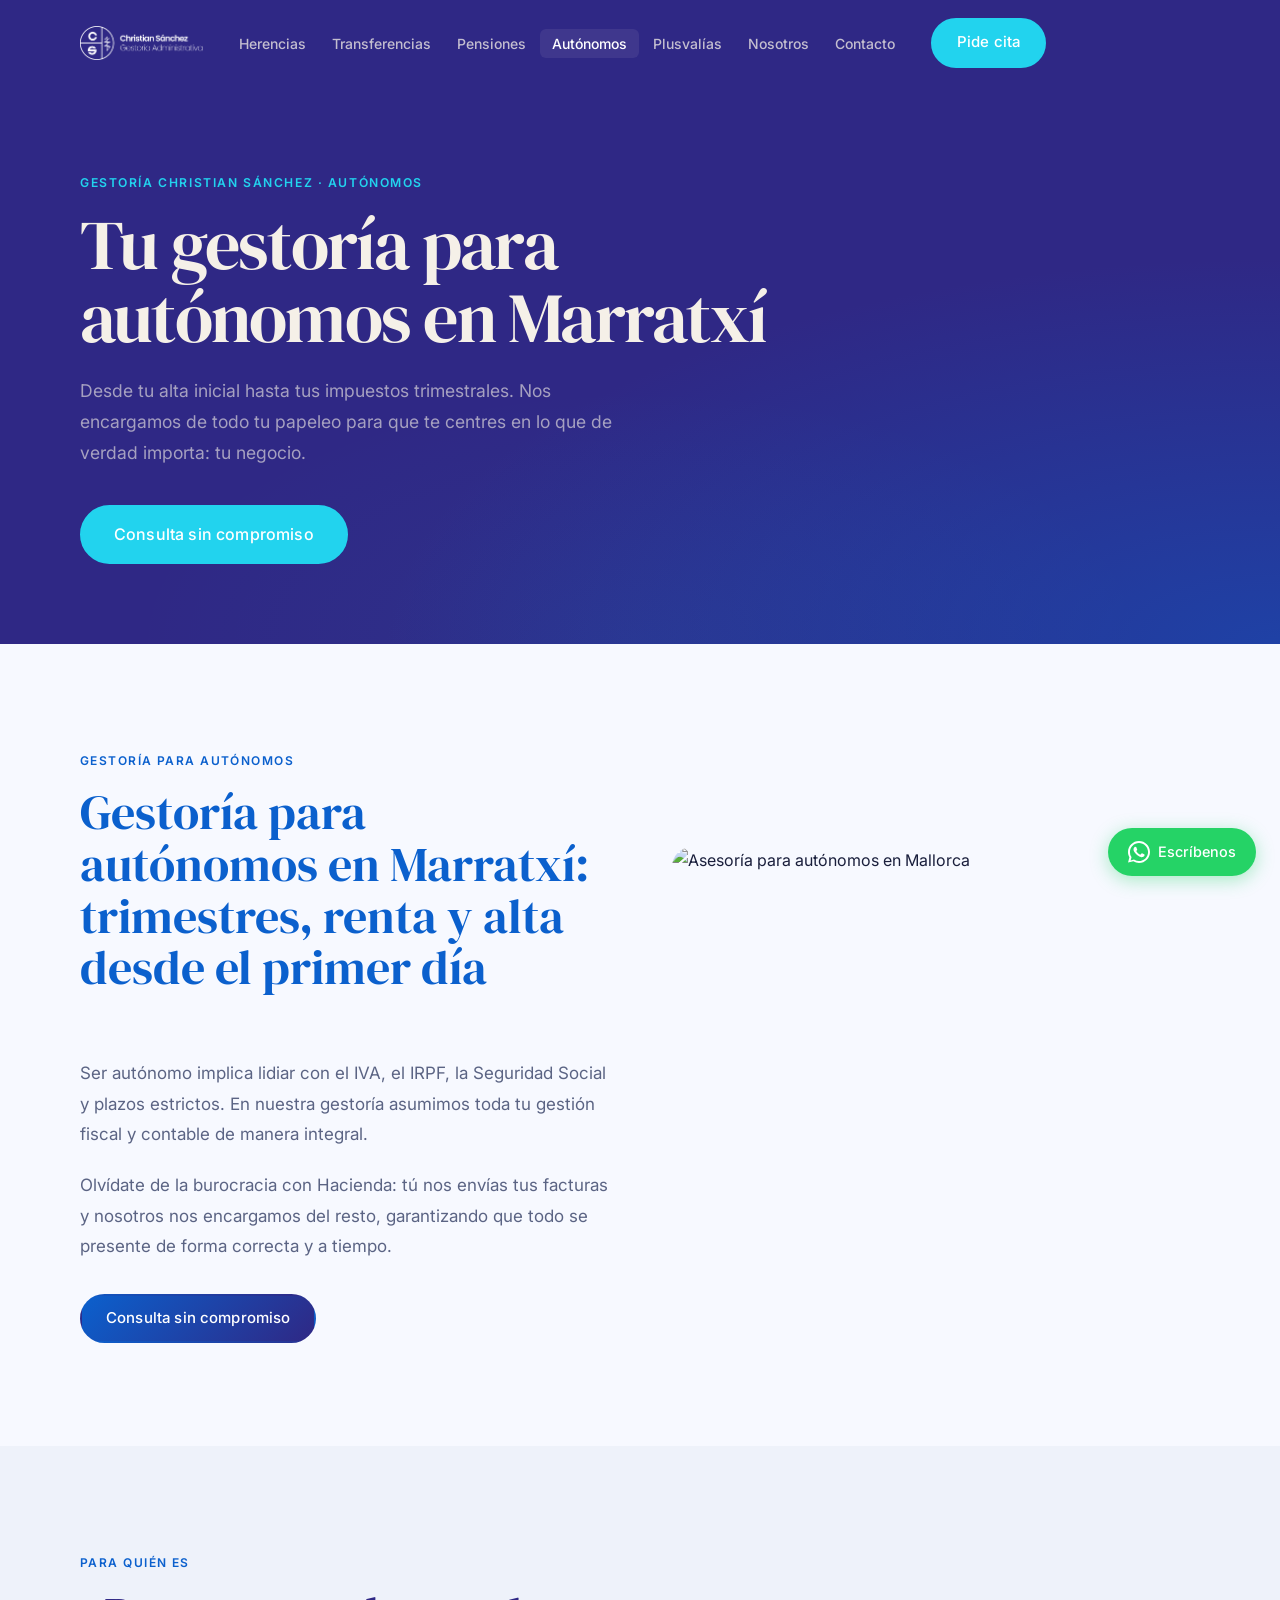
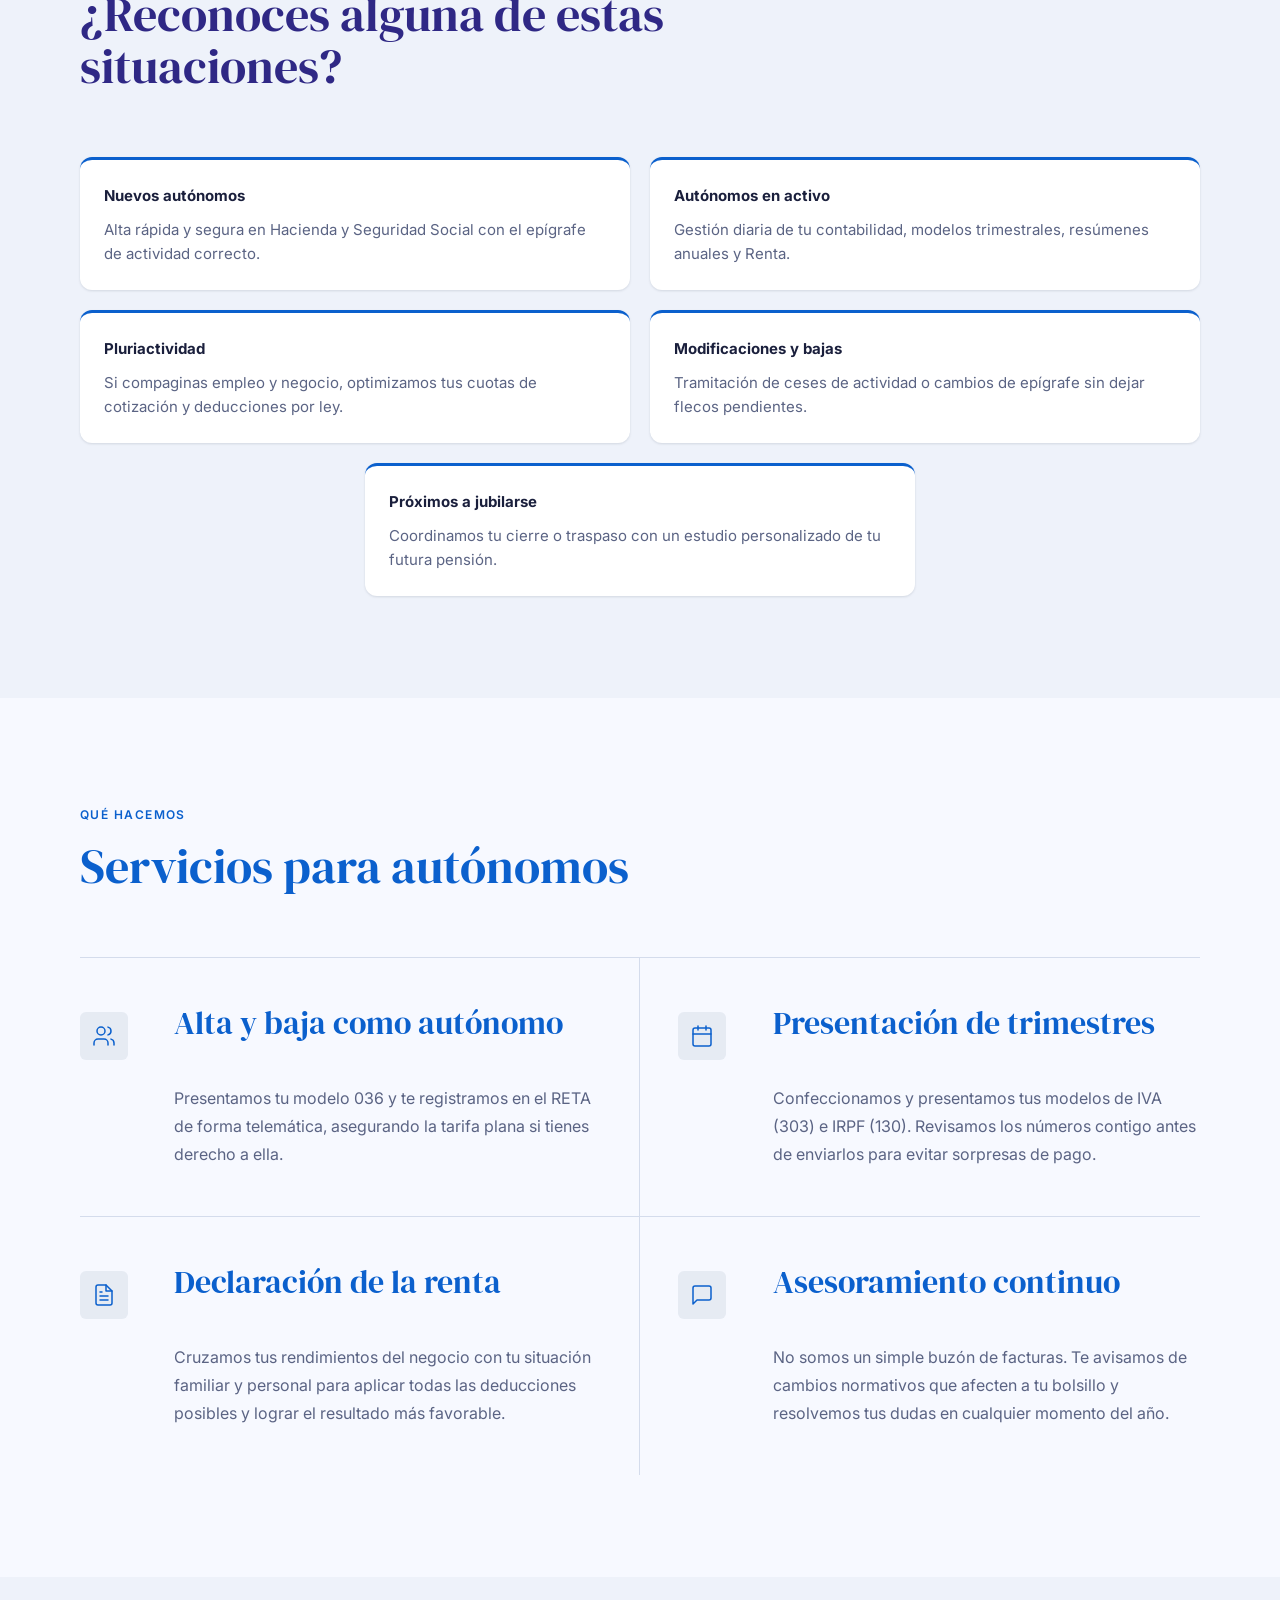
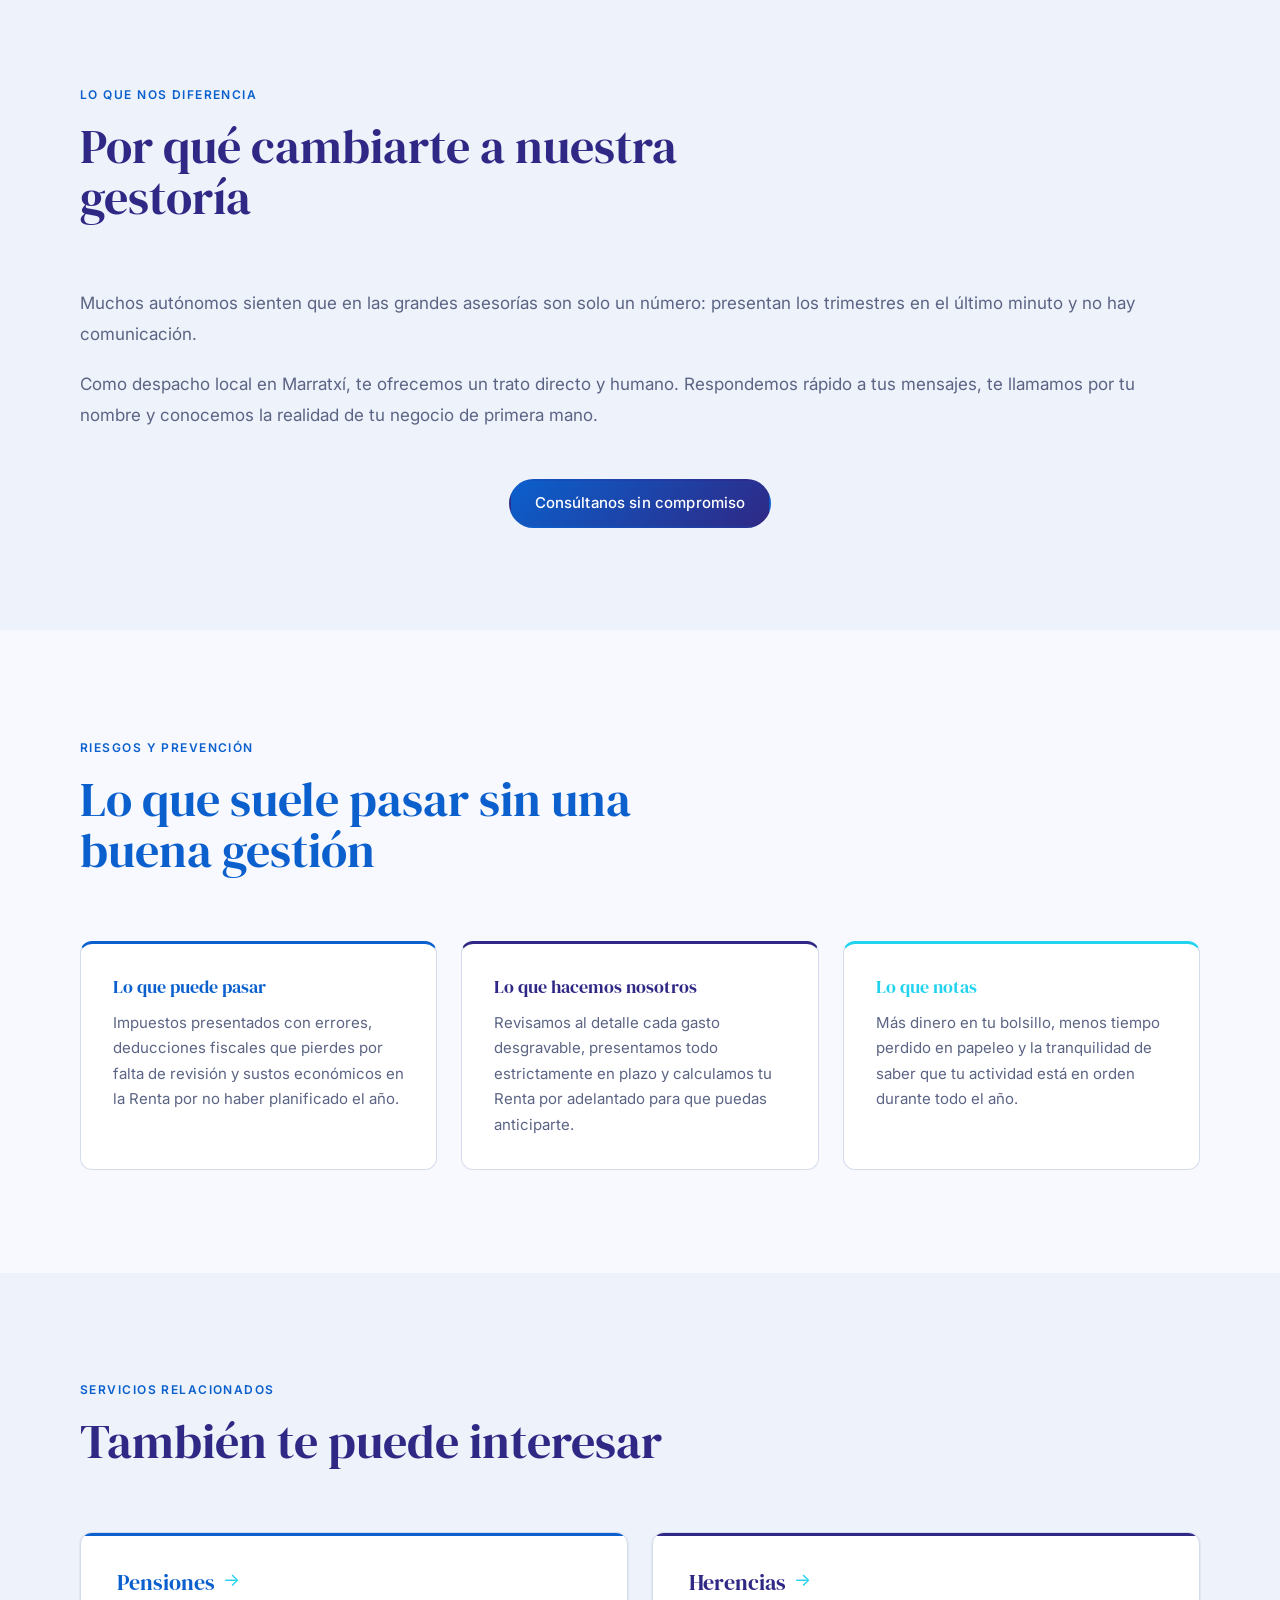
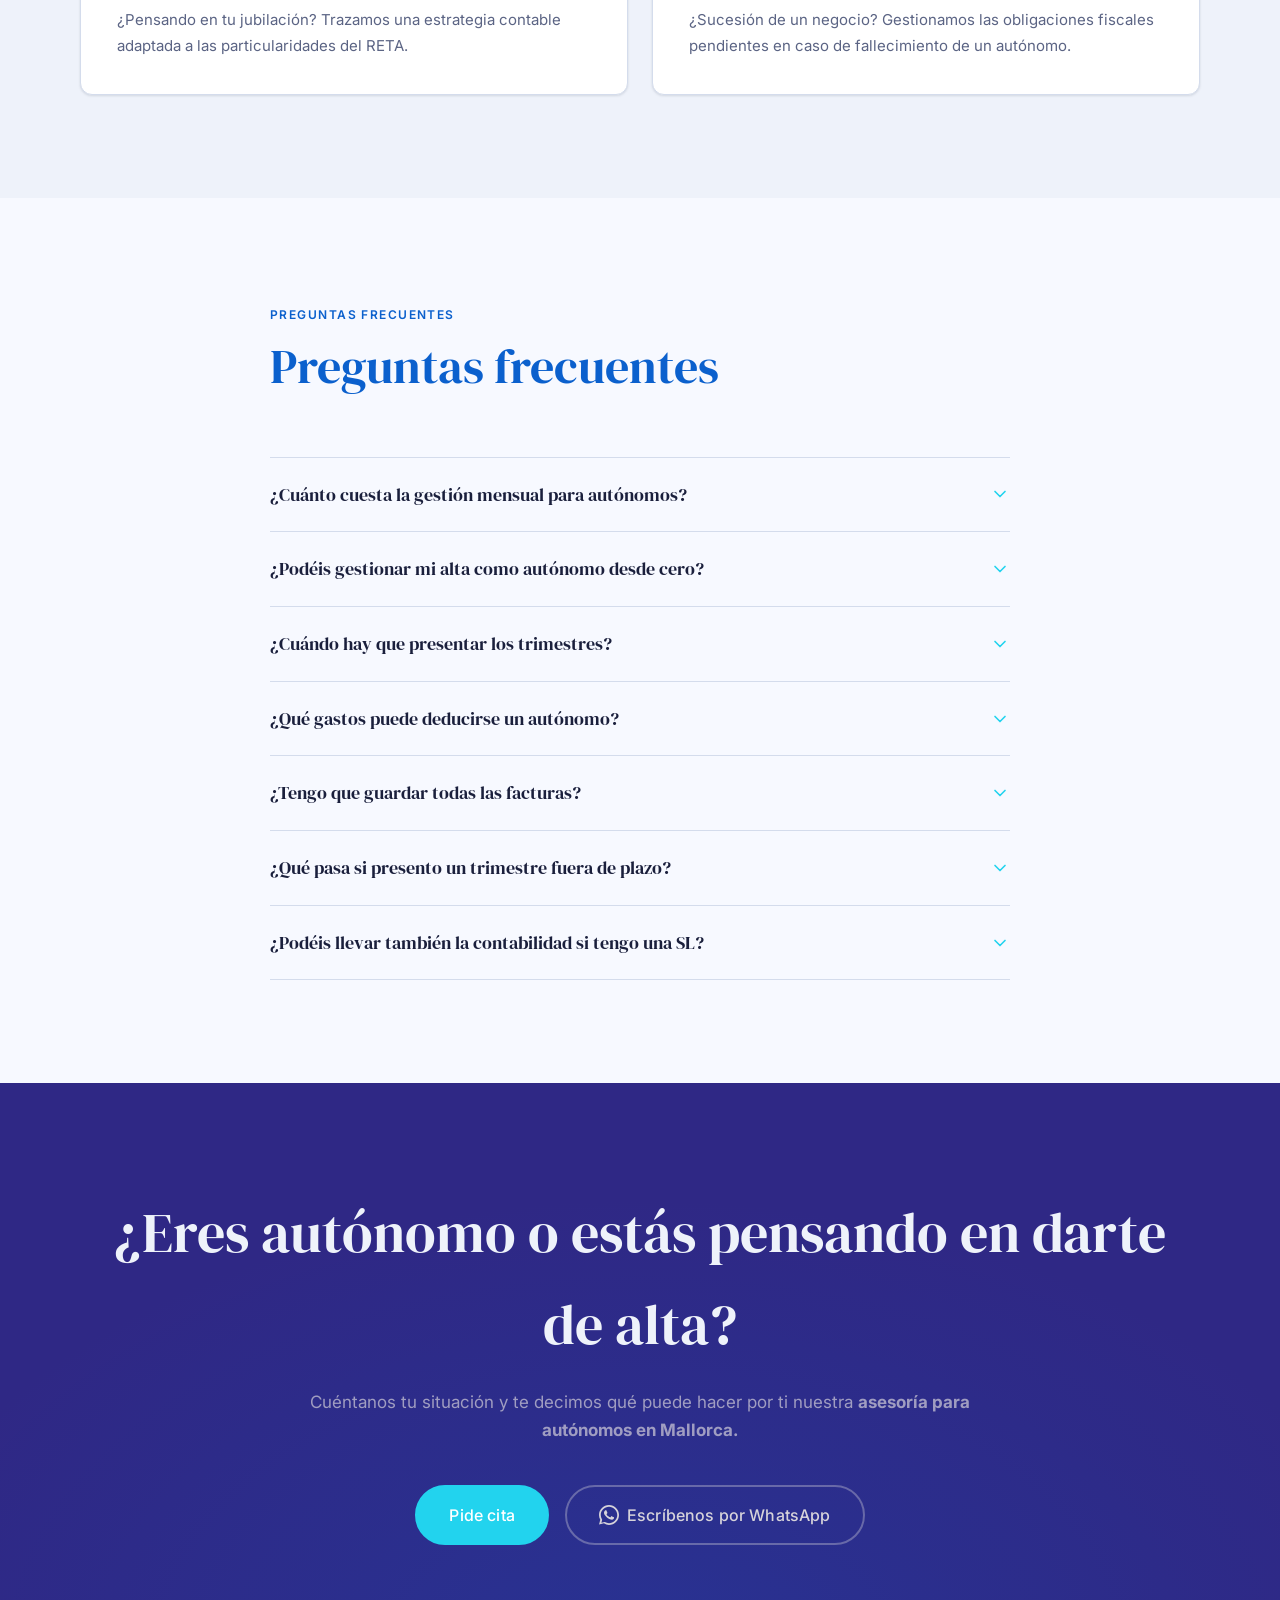
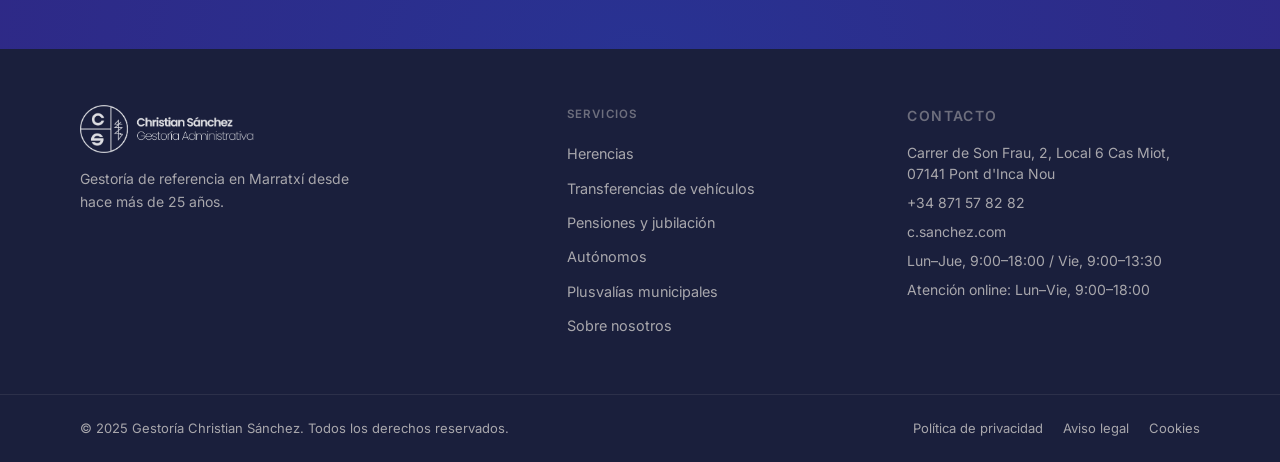
==== commit 8477cd29: "feat: scaffold landing page structure for all primary website screens" ====
--- a/screens/autonomos/index.html
+++ b/screens/autonomos/index.html
@@ -308,7 +308,8 @@
                     Cas Miot, 07141 Pont d'Inca Nou</p>
                     <p><a href="tel:+34871578282">+34 871 57 82 82</a></p>
                     <p><a href="mailto:c.sanchez.com">c.sanchez.com</a></p>
-                    <p>Lun–Vie, 9:00–14:00 / 16:00–19:00</p>
+                    <p>Lun–Jue, 9:00–18:00 / Vie, 9:00–13:30</p>
+                    <p>Atención online: Lun–Vie, 9:00–18:00</p>
                 </address>
             </div>
         </div>
--- a/screens/assets/global.css
+++ b/screens/assets/global.css
@@ -73,7 +73,7 @@
     font-weight: 600;
     letter-spacing: .12em;
     text-transform: uppercase;
-    color: var(--color-accent);
+    color: var(--color-primary);
     margin-bottom: 1rem;
 }
 
@@ -158,6 +158,18 @@
     background: linear-gradient(135deg, #0d6fe0, #3830a0);
     border-color: transparent;
     box-shadow: var(--sh-md);
+}
+
+.btn-outline-accent {
+    background-color: transparent;
+    color: var(--color-accent);
+    border-color: var(--color-accent);
+}
+
+.btn-outline-accent:hover {
+    background-color: var(--color-accent);
+    color: #fff;
+    box-shadow: 0 8px 20px rgba(34, 211, 238, 0.3);
 }
 
 /* ── 6. Navigation ──────────────────────────────────────────────── */
@@ -574,6 +586,14 @@
     overflow: hidden;
 }
 
+.team-photo img {
+    width: 100%;
+    height: 100%;
+    object-fit: cover;
+    object-position: top center;
+    display: block;
+}
+
 .team-photo::after {
     content: '';
     position: absolute;
@@ -1033,17 +1053,19 @@
     transition: transform var(--ease), box-shadow var(--ease), border-color var(--ease);
 }
 
-/* Acento superior con degradado de marca */
+/* Acento superior — secuencia de colores igual que honorarios */
 .relacionado-card::before {
     content: '';
     position: absolute;
     inset-block-start: 0;
     inset-inline: 0;
     height: 3px;
-    background: linear-gradient(90deg, var(--color-accent), var(--color-primary));
-    opacity: .55;
-    transition: opacity var(--ease), height var(--ease);
-}
+    background: var(--color-primary);
+    transition: height var(--ease);
+}
+
+.relacionado-card:nth-child(2)::before { background: var(--color-dark); }
+.relacionado-card:nth-child(3)::before { background: var(--color-accent); }
 
 .relacionado-card:hover {
     transform: translateY(-4px);
@@ -1051,10 +1073,7 @@
     border-color: rgba(11, 96, 205, .25);
 }
 
-.relacionado-card:hover::before {
-    opacity: 1;
-    height: 4px;
-}
+.relacionado-card:hover::before { height: 4px; }
 
 .relacionado-card h3 {
     font-family: var(--font-serif);
@@ -1064,14 +1083,20 @@
     margin-bottom: .75rem;
 }
 
+.relacionado-card:nth-child(2) h3 { color: var(--color-dark); }
+.relacionado-card:nth-child(3) h3 { color: var(--color-accent); }
+
 .relacionado-card a.relacionado-card-title {
     color: var(--color-primary);
     text-decoration: none;
     display: inline-flex;
-    align-items: center;
+    align-items: flex-start;
     gap: .5rem;
     transition: color var(--ease);
 }
+
+.relacionado-card:nth-child(2) a.relacionado-card-title { color: var(--color-dark); }
+.relacionado-card:nth-child(3) a.relacionado-card-title { color: var(--color-accent); }
 
 .relacionado-card a.relacionado-card-title::after {
     content: '→';
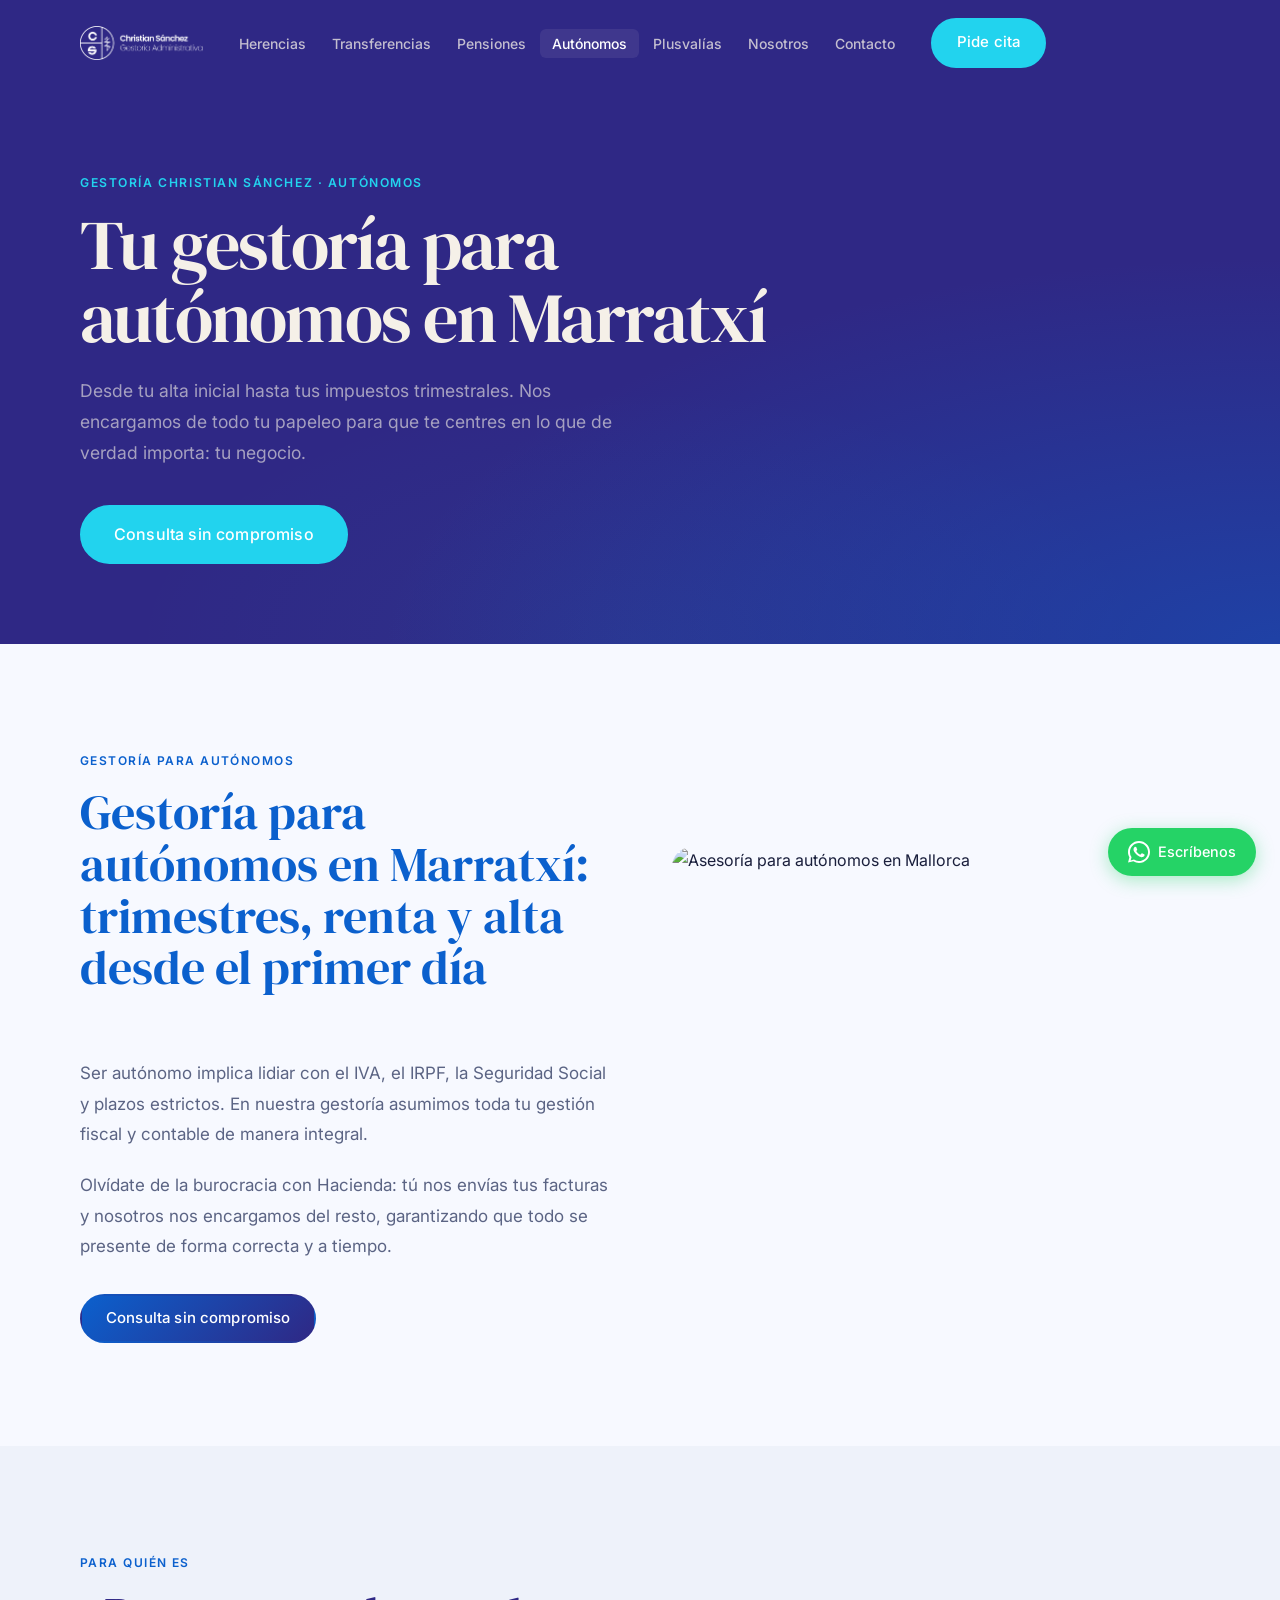
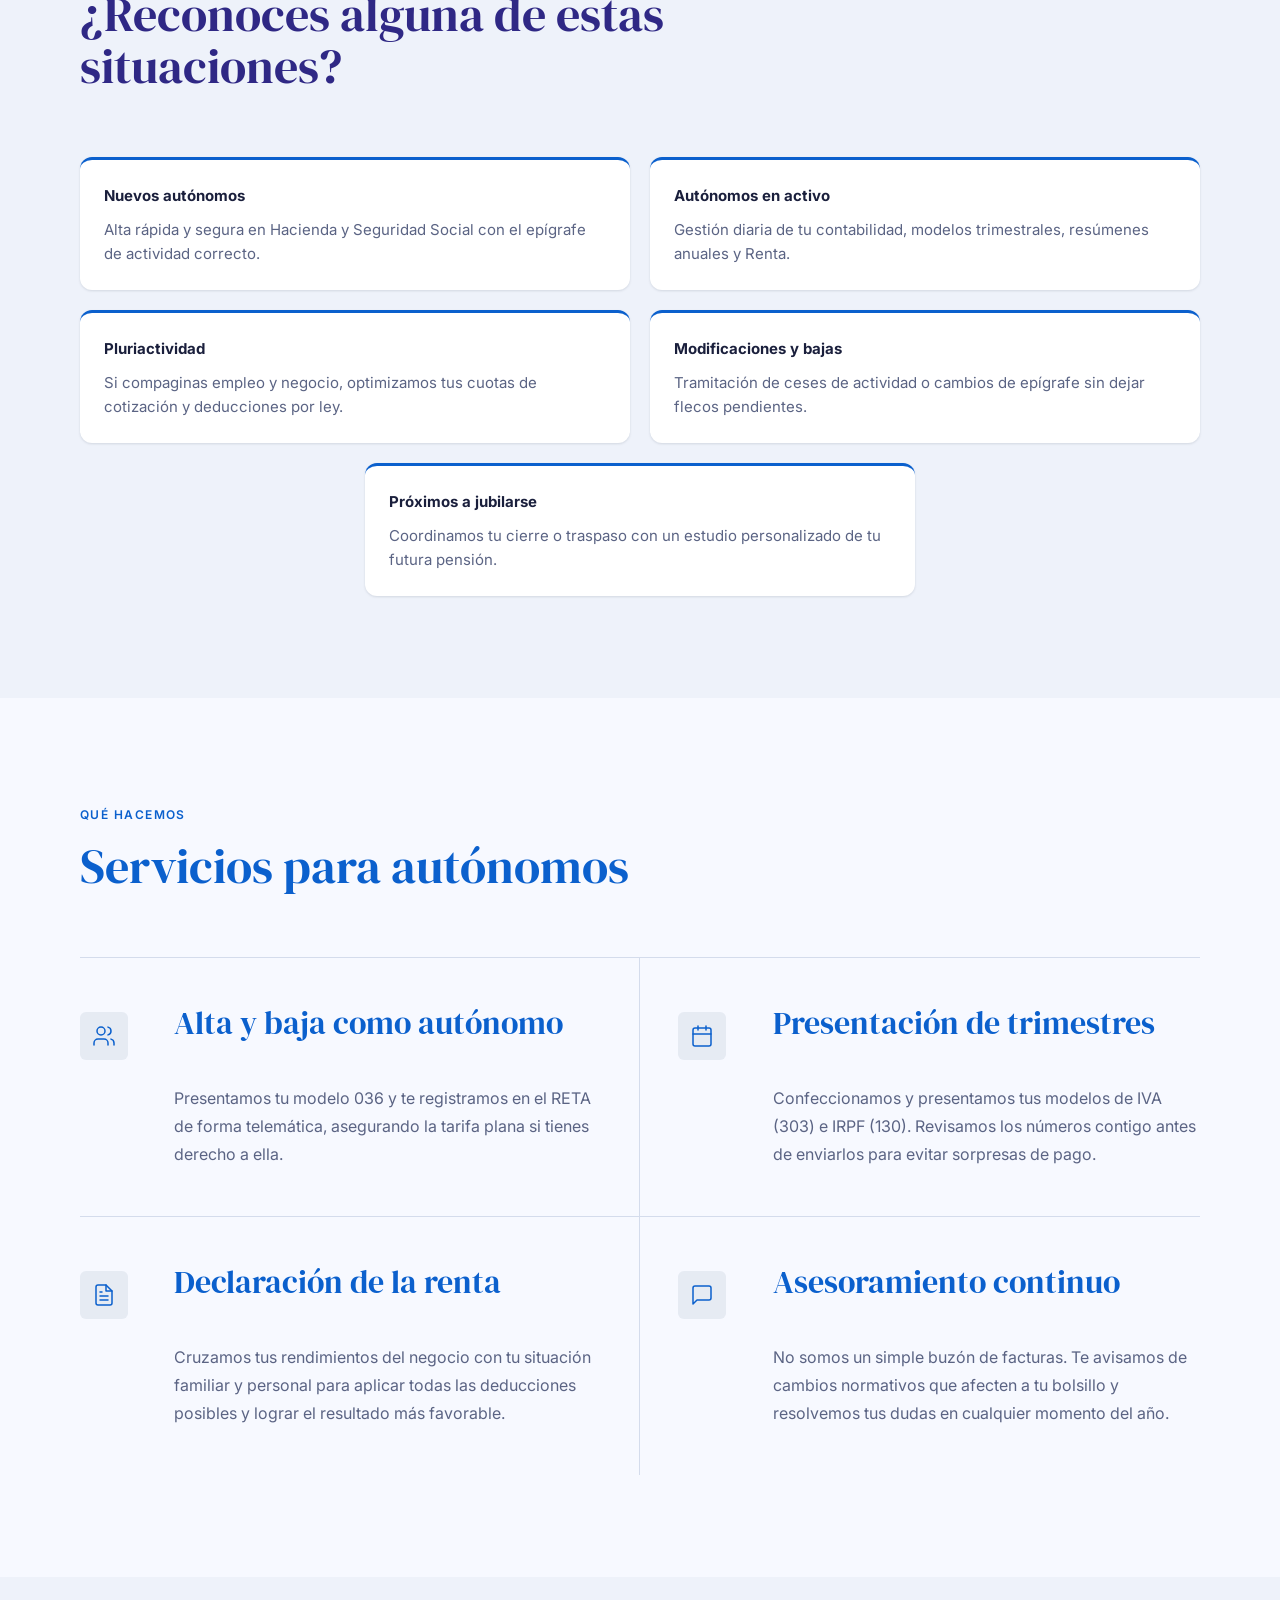
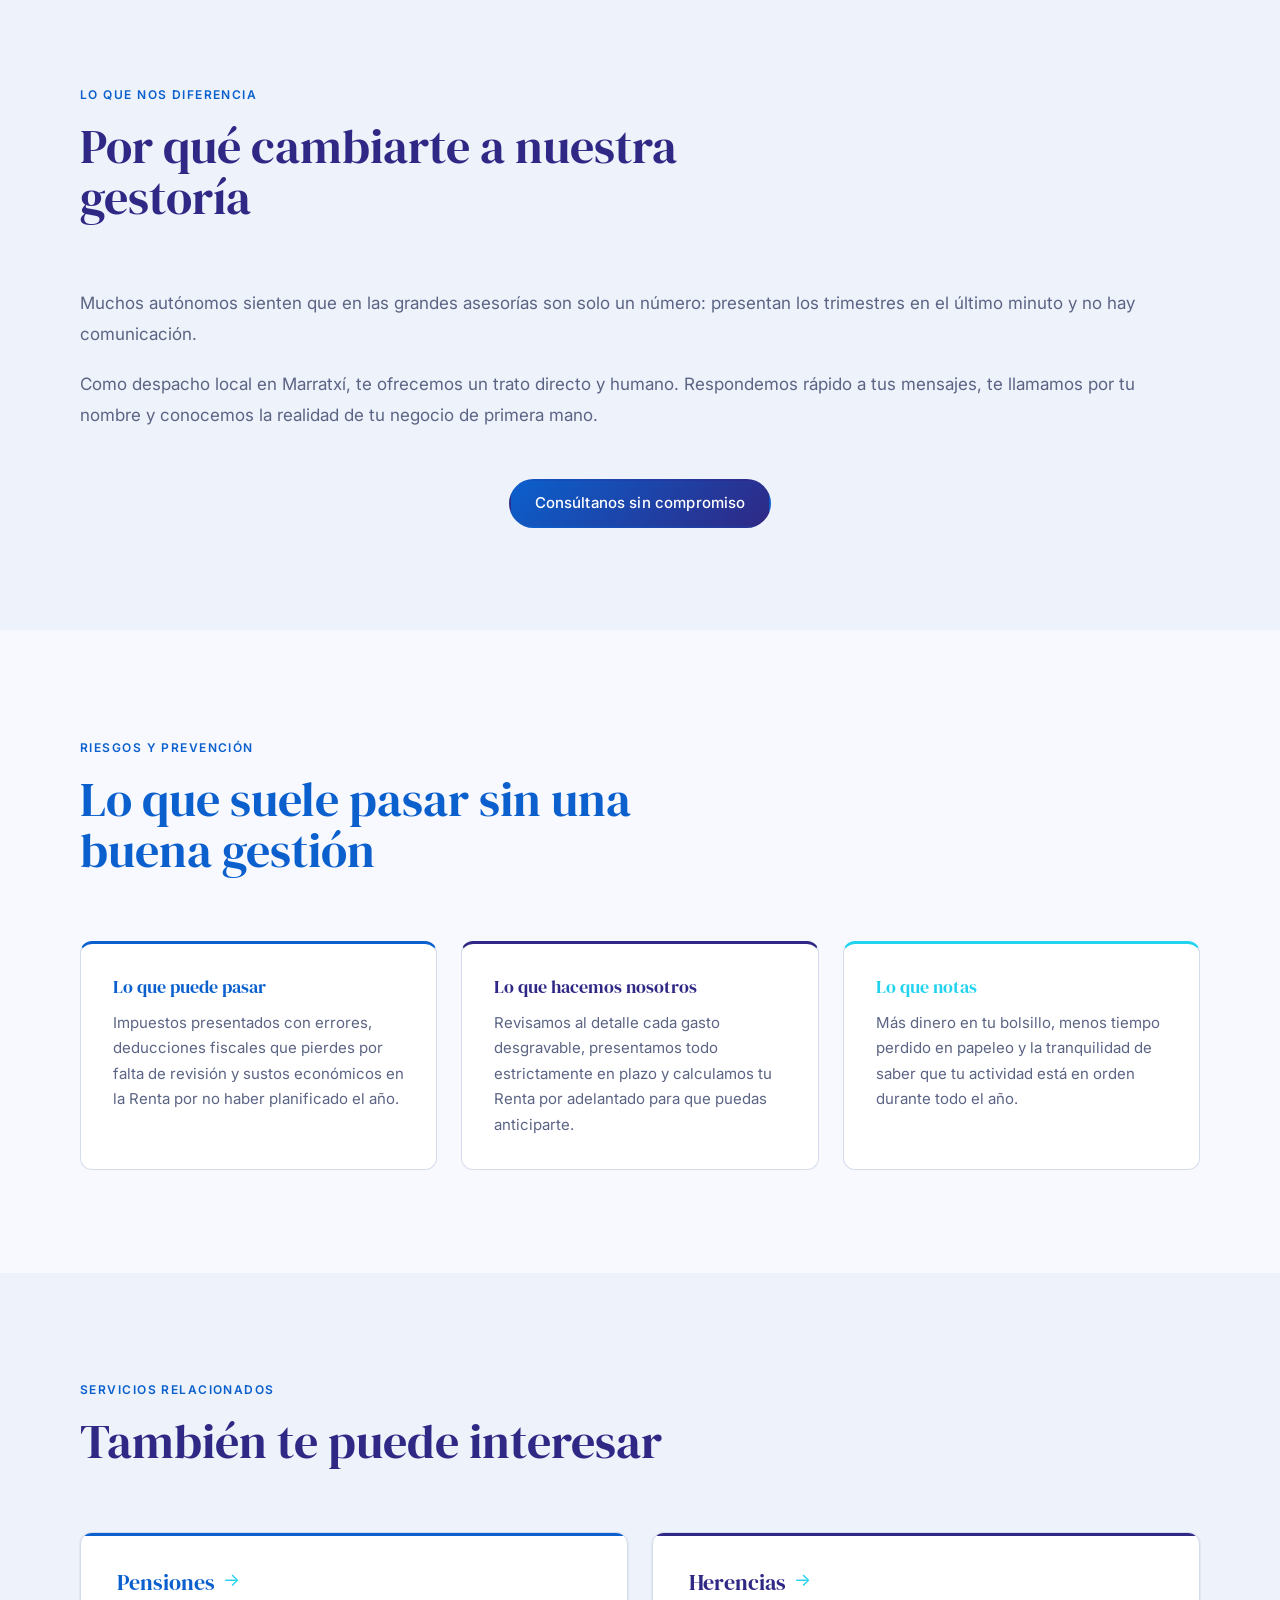
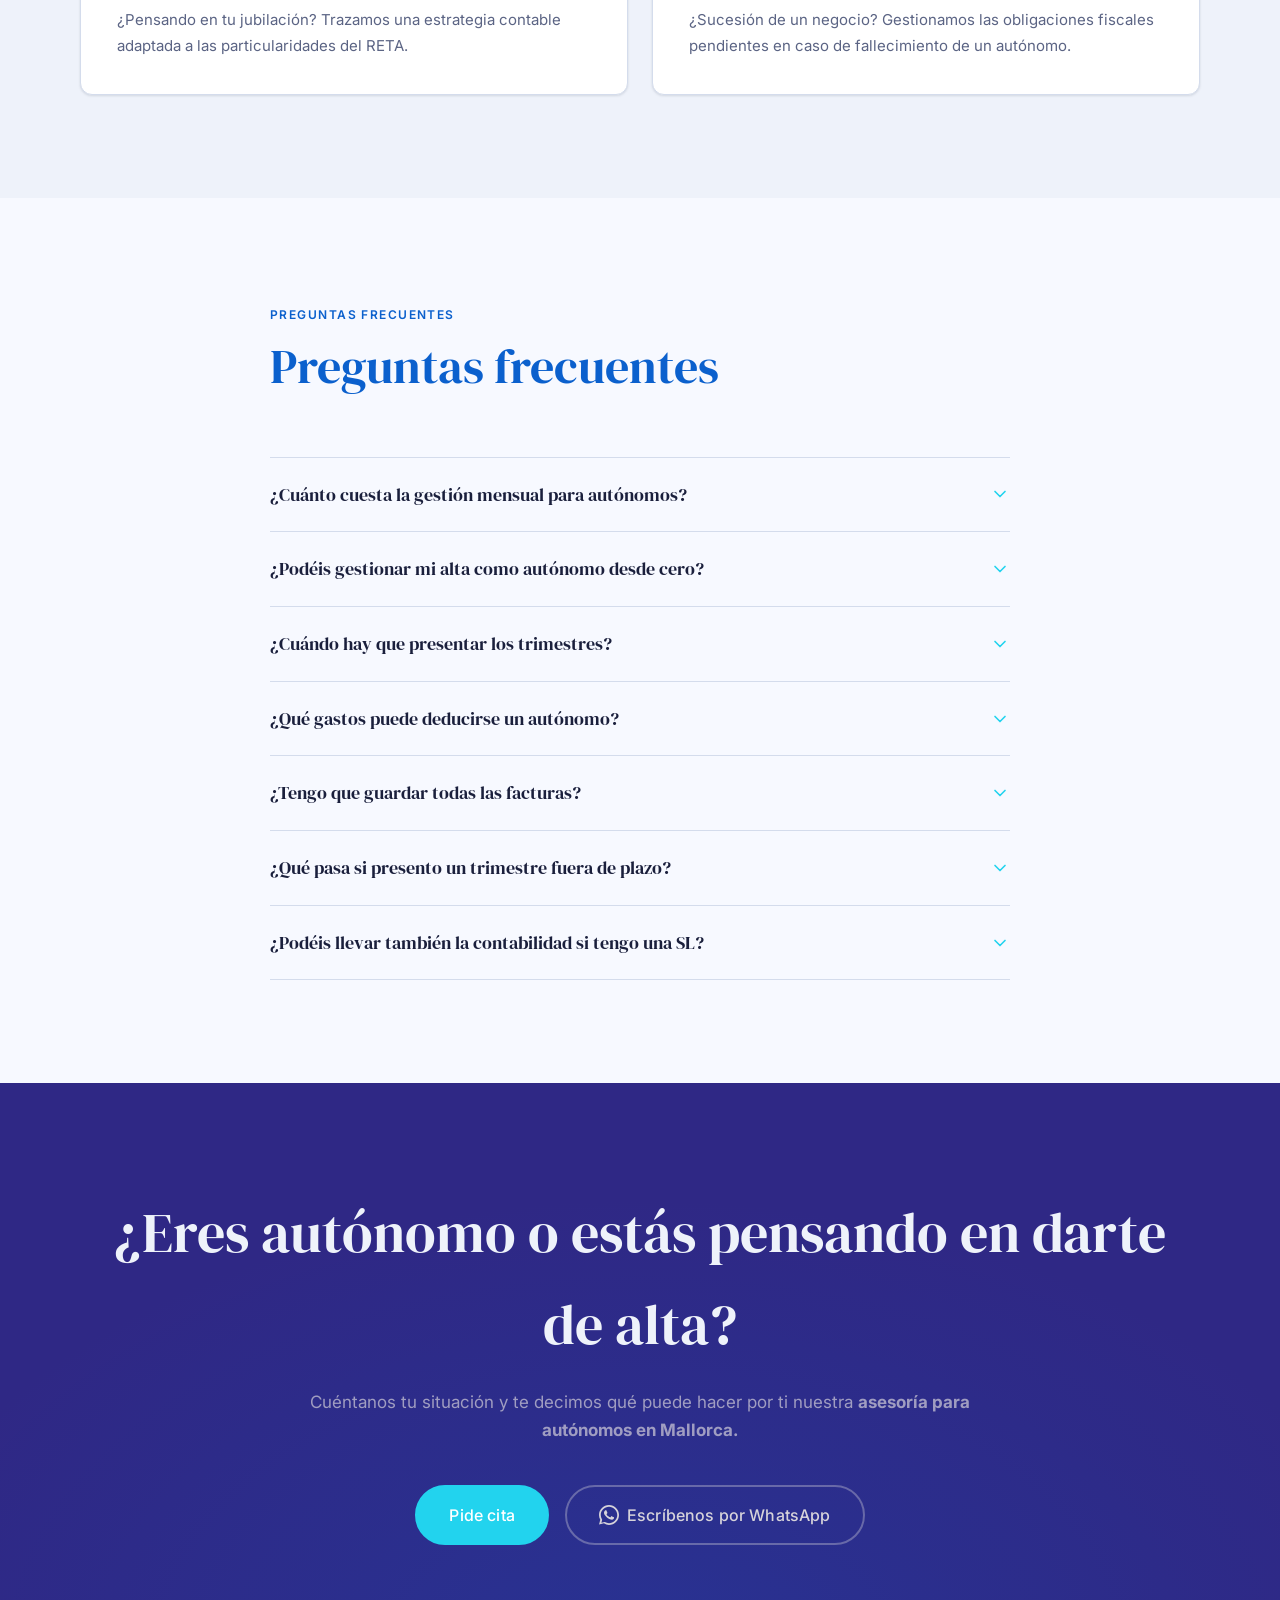
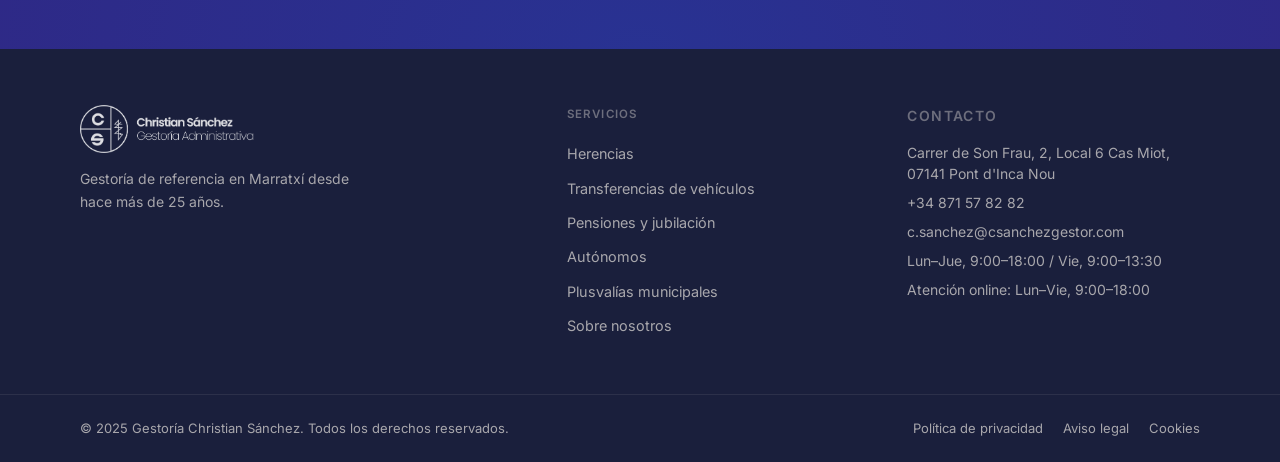
==== commit ab56a862: "fix: update email and maps link sitewide Replace placeholder email c.sanchez.com with c.sanchez@csan" ====
--- a/screens/autonomos/index.html
+++ b/screens/autonomos/index.html
@@ -307,7 +307,7 @@
                     <p>Carrer de Son Frau, 2, Local 6
                     Cas Miot, 07141 Pont d'Inca Nou</p>
                     <p><a href="tel:+34871578282">+34 871 57 82 82</a></p>
-                    <p><a href="mailto:c.sanchez.com">c.sanchez.com</a></p>
+                    <p><a href="mailto:c.sanchez@csanchezgestor.com">c.sanchez@csanchezgestor.com</a></p>
                     <p>Lun–Jue, 9:00–18:00 / Vie, 9:00–13:30</p>
                     <p>Atención online: Lun–Vie, 9:00–18:00</p>
                 </address>
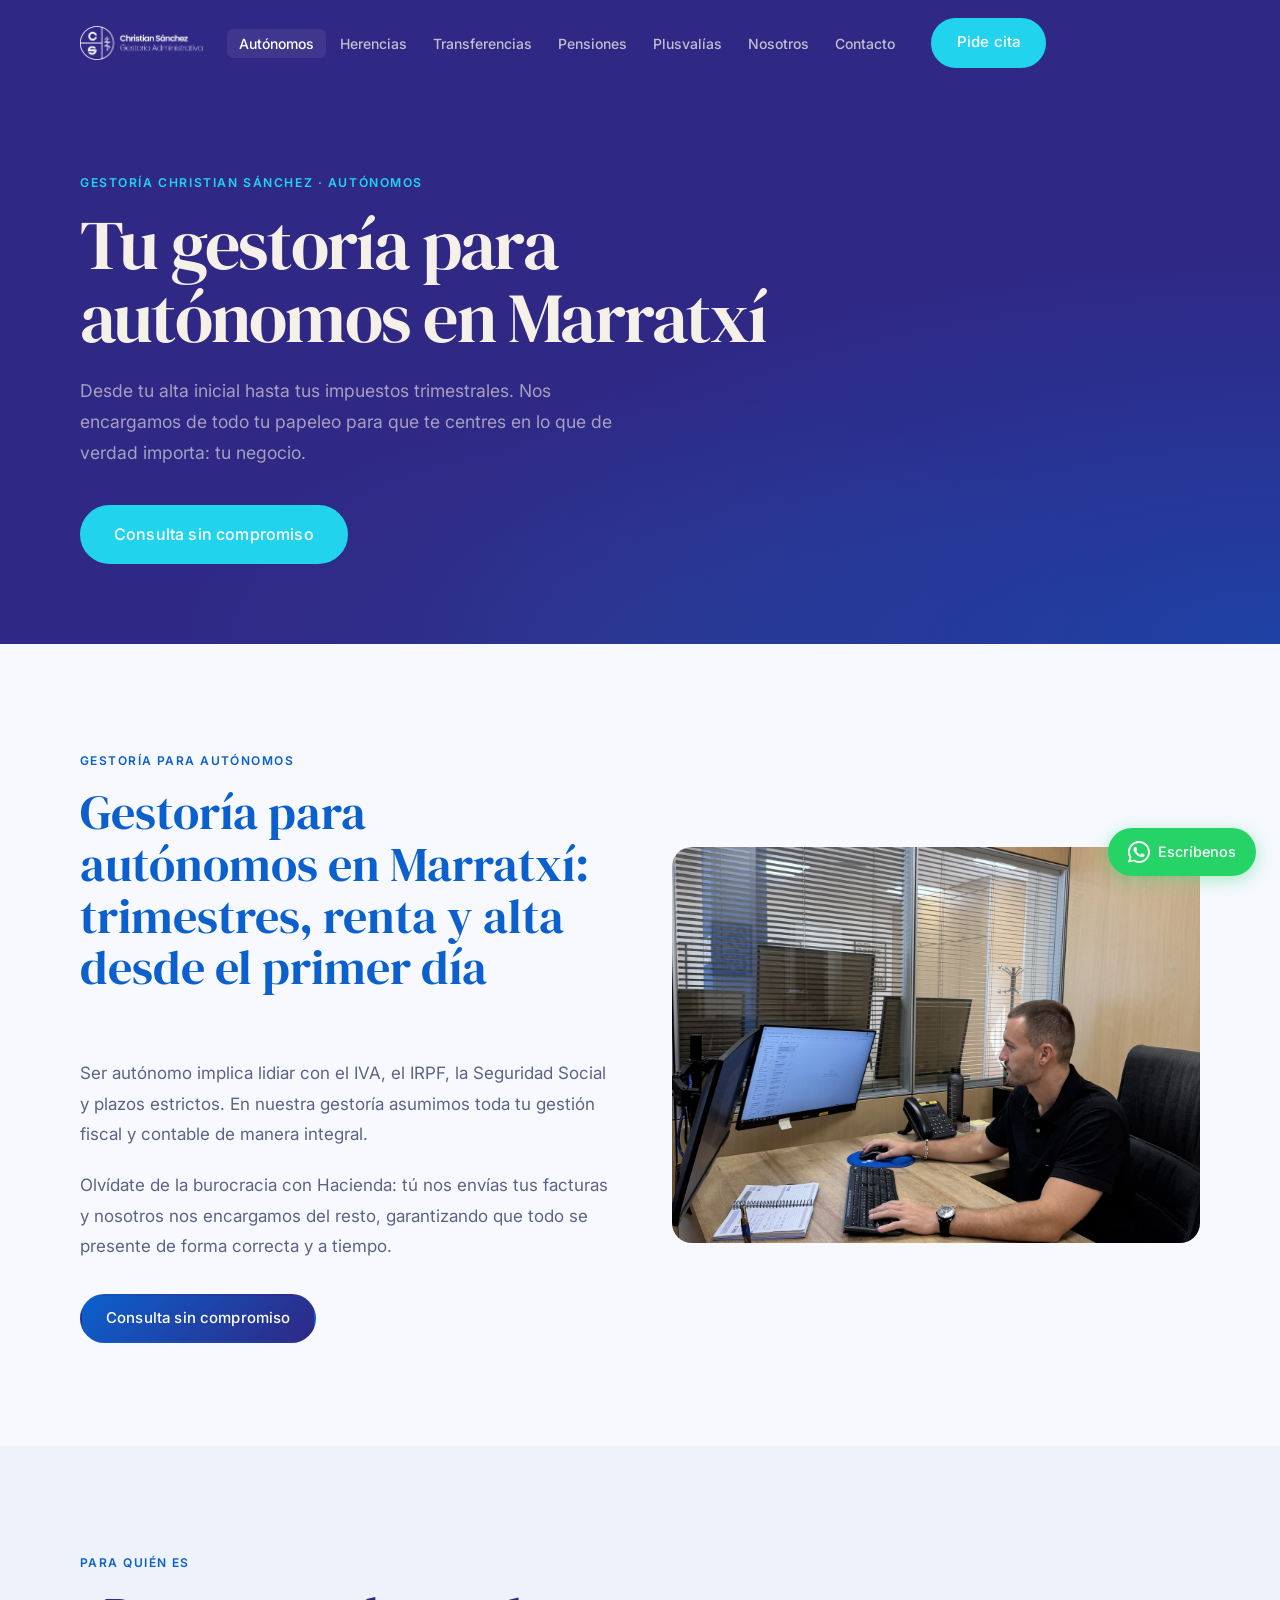
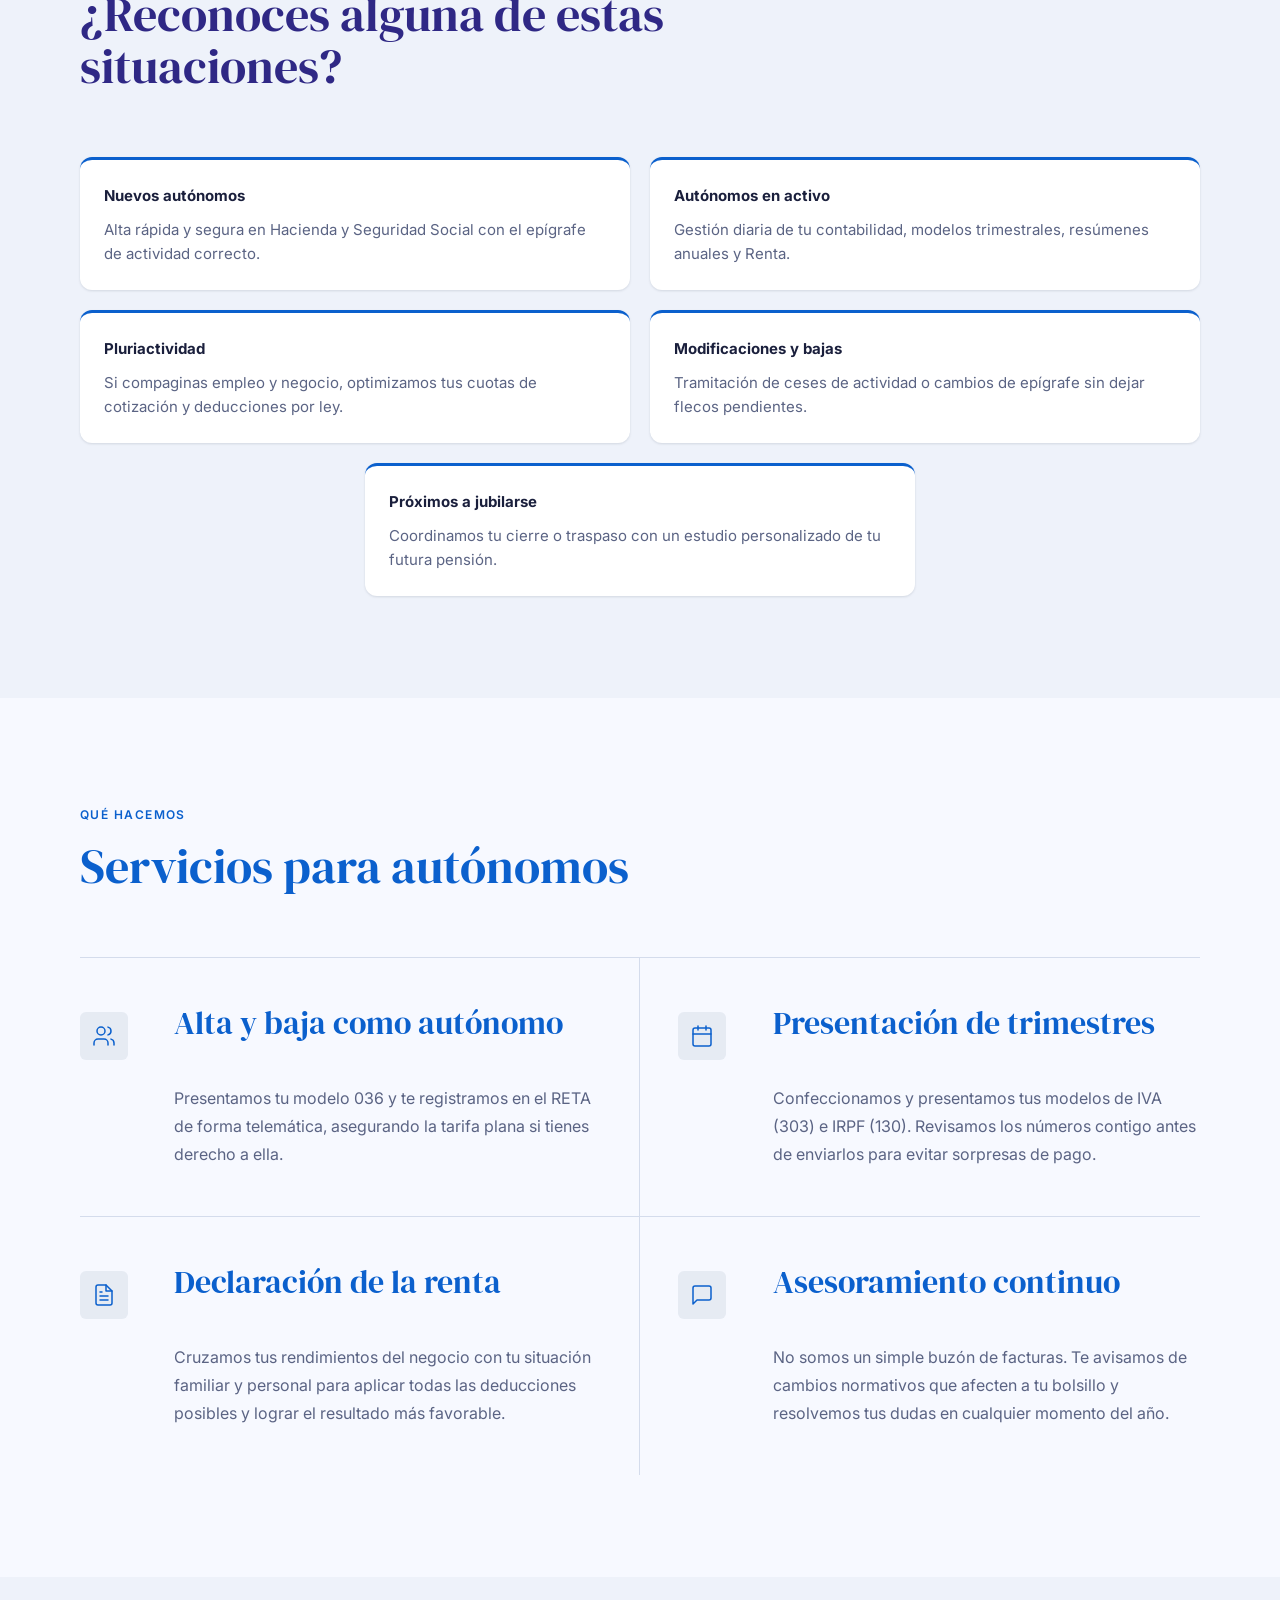
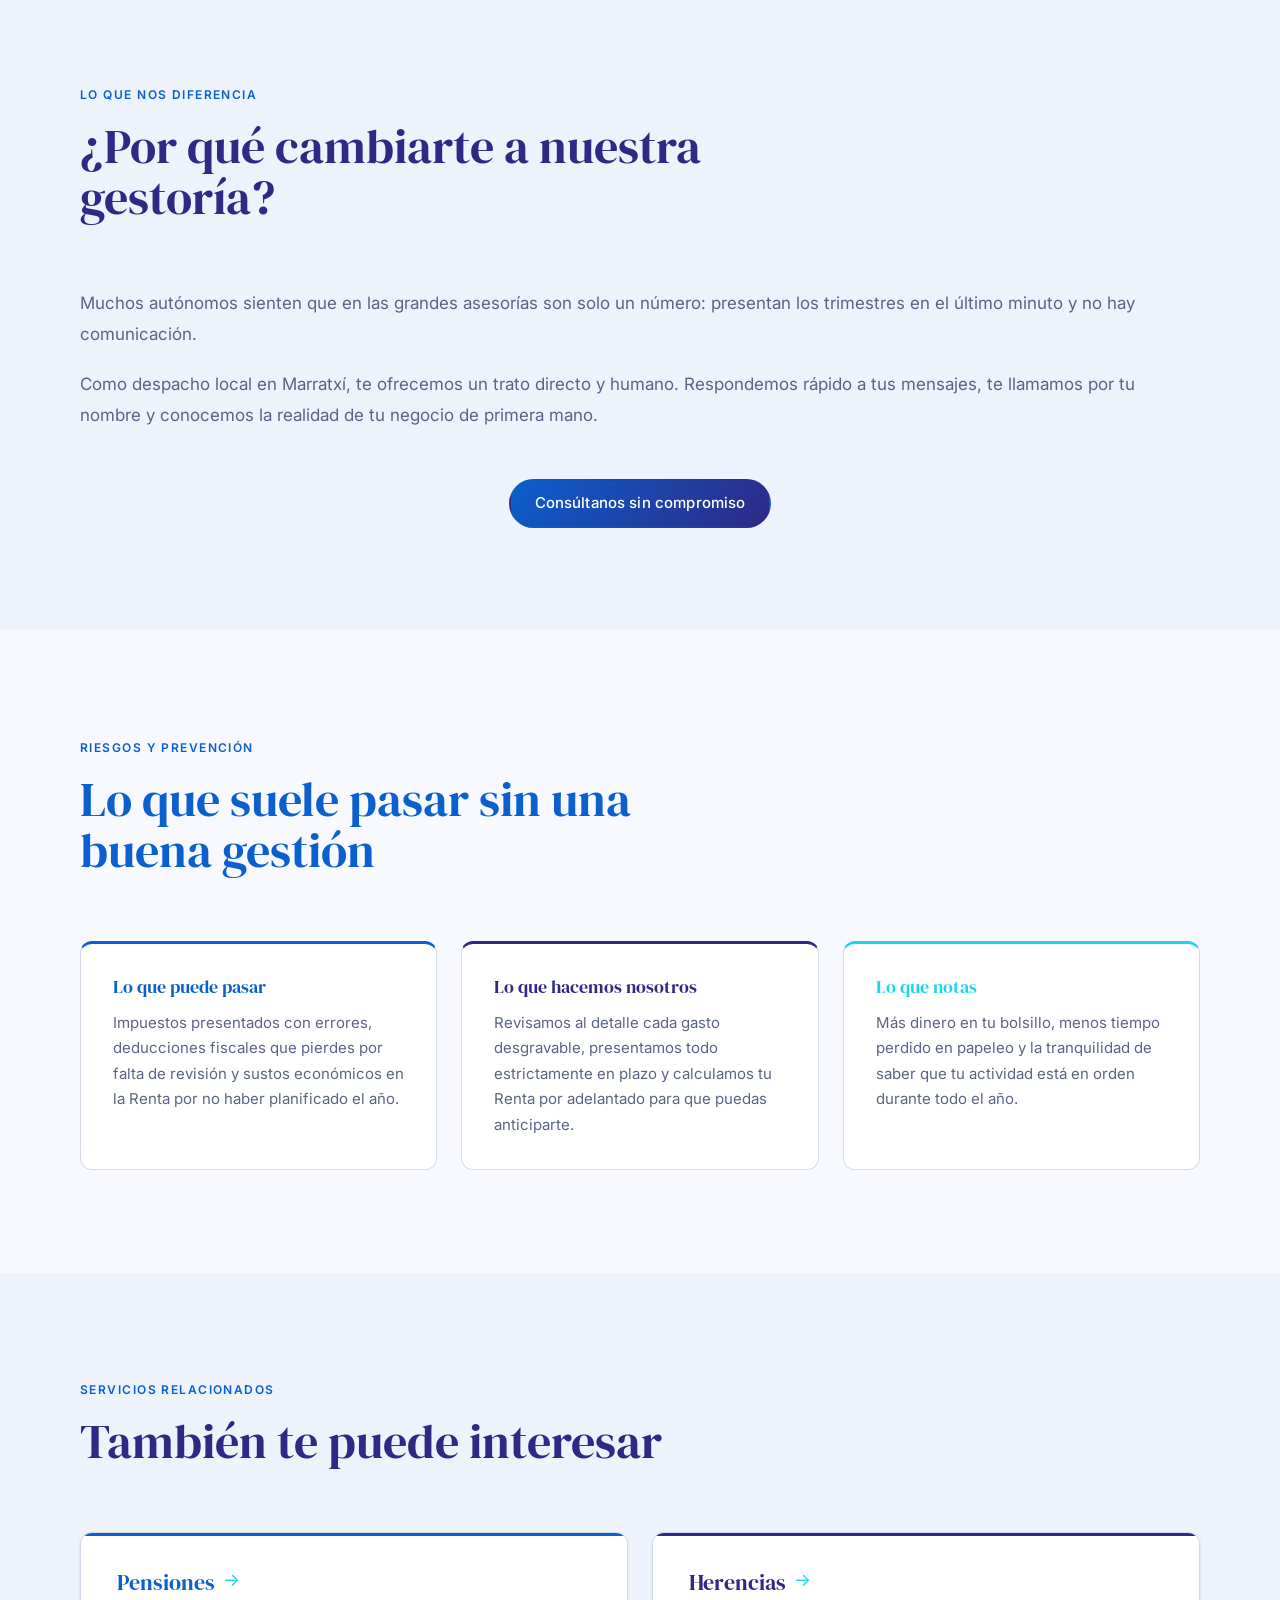
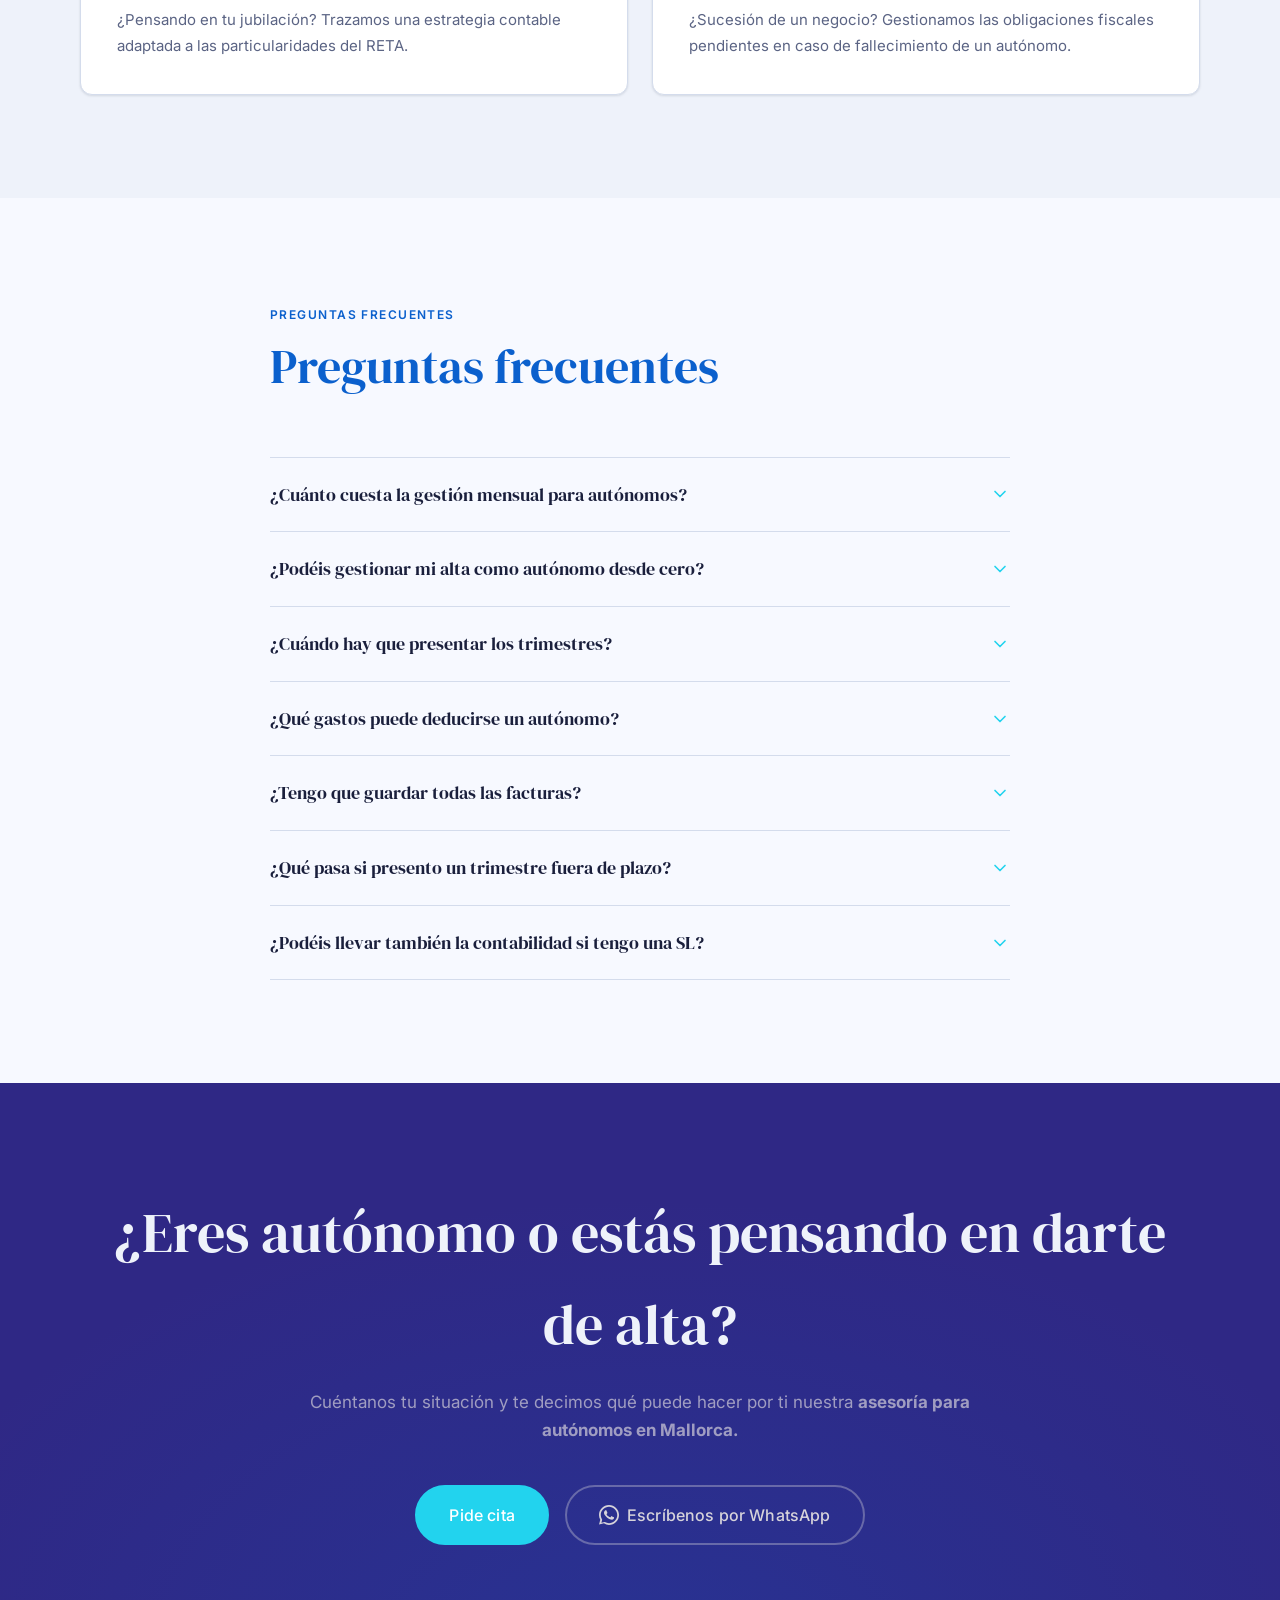
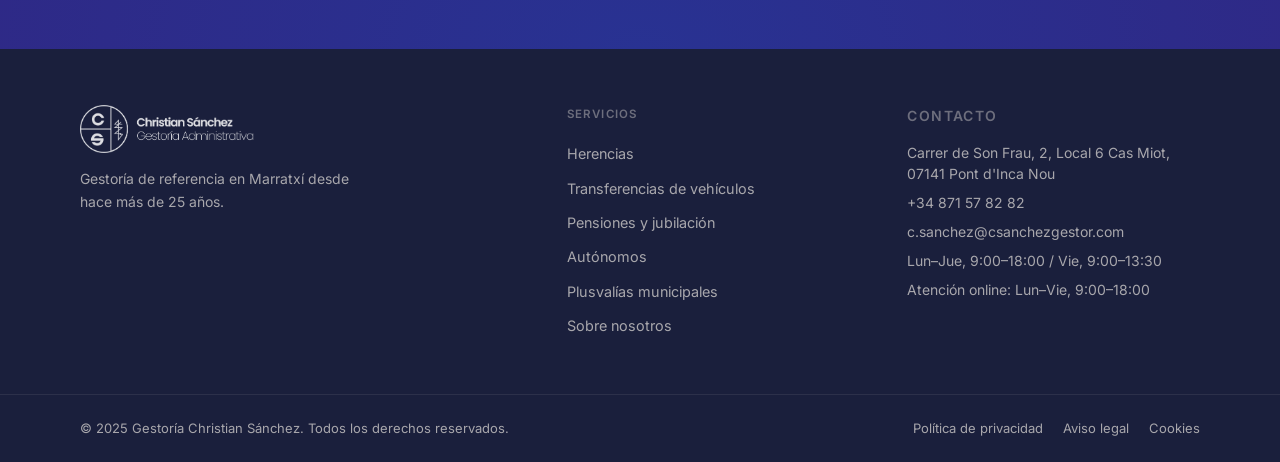
==== commit fc7f9568: "feat: update navigation, replace hero images, refine section headings, and adjust page content acros" ====
--- a/screens/autonomos/index.html
+++ b/screens/autonomos/index.html
@@ -24,10 +24,10 @@
         </a>
         <nav aria-label="Navegación principal">
             <ul class="nav-links" id="nav-links">
+                <li><a href="../autonomos/index.html" aria-current="page">Autónomos</a></li>
                 <li><a href="../herencias/index.html">Herencias</a></li>
                 <li><a href="../transferencias-vehiculos/index.html">Transferencias</a></li>
                 <li><a href="../pensiones/index.html">Pensiones</a></li>
-                <li><a href="../autonomos/index.html" aria-current="page">Autónomos</a></li>
                 <!-- PENDIENTE: confirmar con cliente la posición definitiva de Plusvalías en el menú -->
                 <li><a href="../plusvalias-municipales/index.html">Plusvalías</a></li>
                 <li><a href="../sobre-nosotros/index.html">Nosotros</a></li>
@@ -71,7 +71,7 @@
                 <a href="../contacto/index.html" class="btn btn-outline-primary" style="margin-top:2rem;display:inline-flex;">Consulta sin compromiso</a>
             </div>
             <div class="intro-two-col-img">
-                <img src="https://images.unsplash.com/photo-1537511446984-935f663eb1f4?auto=format&fit=crop&w=800&q=80" alt="Asesoría para autónomos en Mallorca" loading="lazy">
+                <img src="../../assets/work-christian.webp" alt="Gestoría para autónomos en Mallorca" loading="lazy">
             </div>
         </div>
     </div>
@@ -154,7 +154,7 @@
     <div class="container">
         <div class="section-header">
             <span class="section-eyebrow">Lo que nos diferencia</span>
-            <h2 id="cambiarte-title">Por qué cambiarte a nuestra gestoría</h2>
+            <h2 id="cambiarte-title">¿Por qué cambiarte a nuestra gestoría?</h2>
         </div>
         <div class="intro-text">
             <p>Muchos autónomos sienten que en las grandes asesorías son solo un número: presentan los trimestres en el último minuto y no hay comunicación.</p>
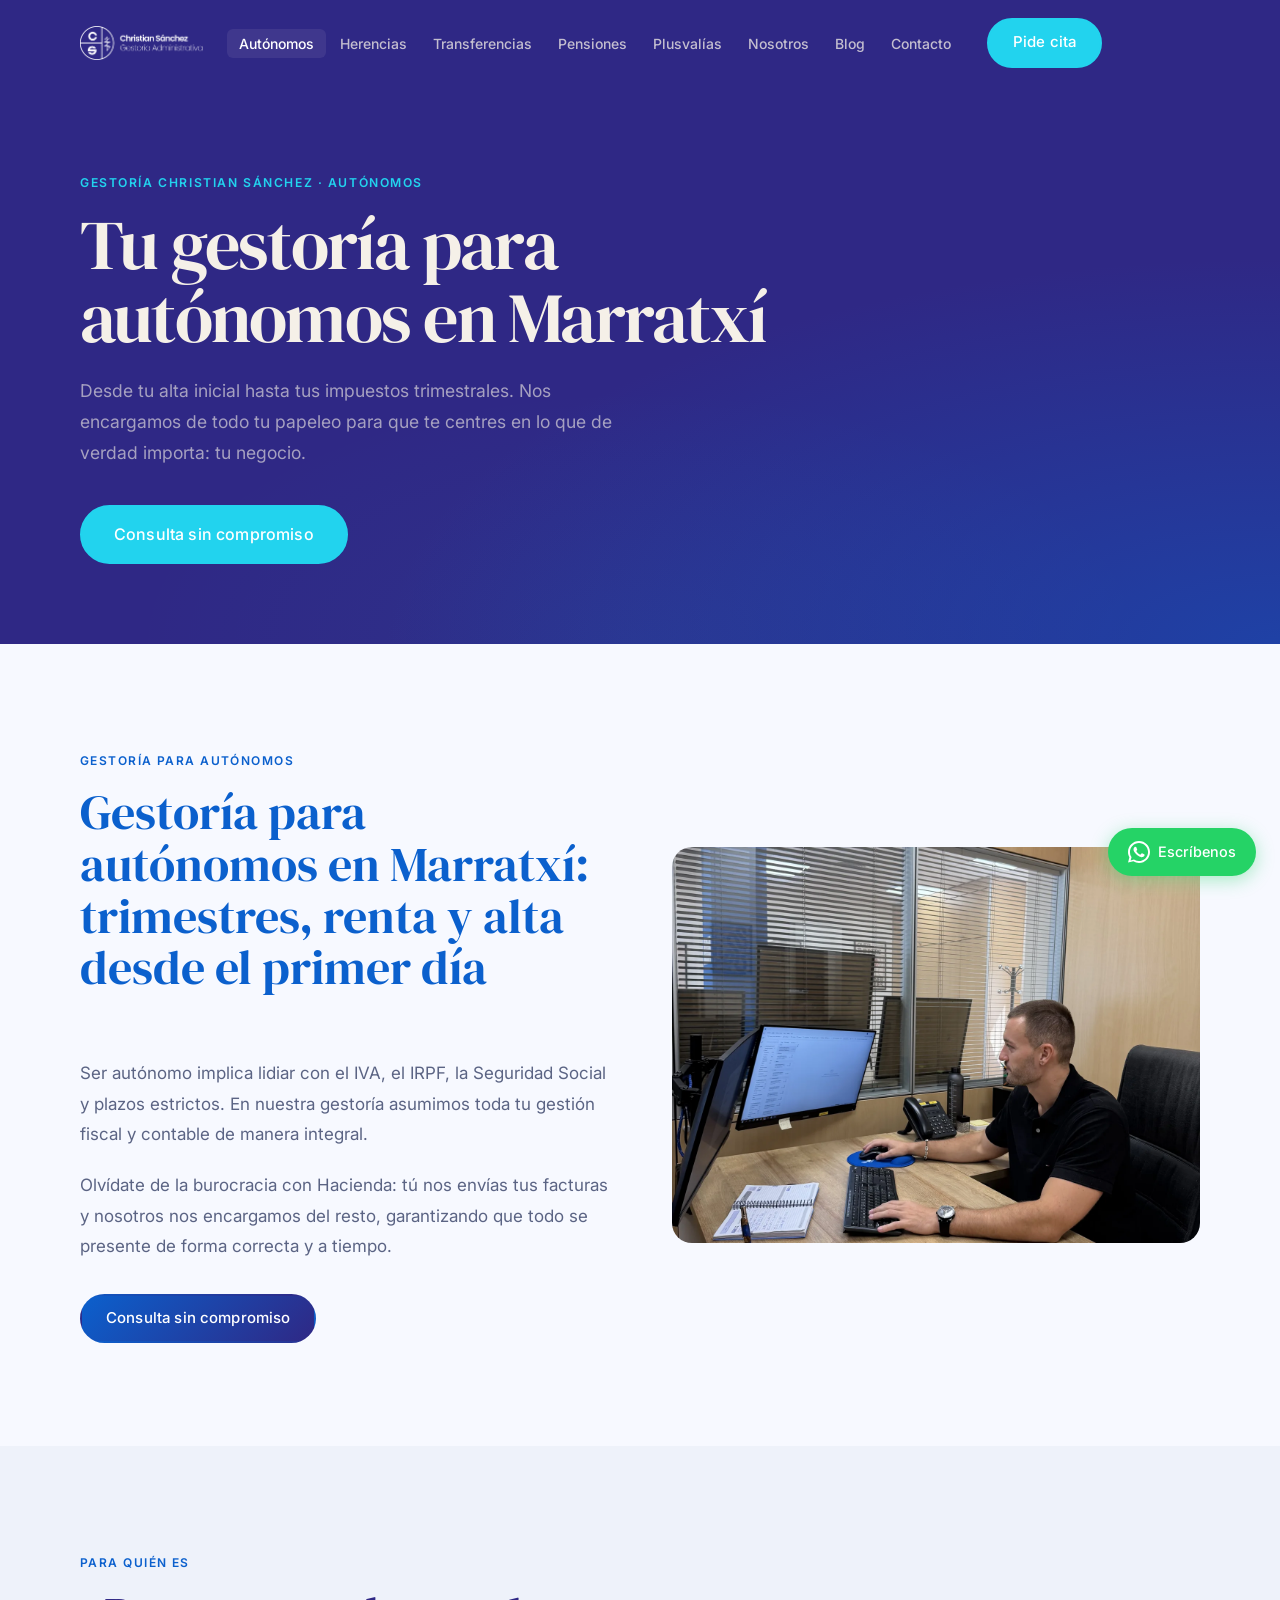
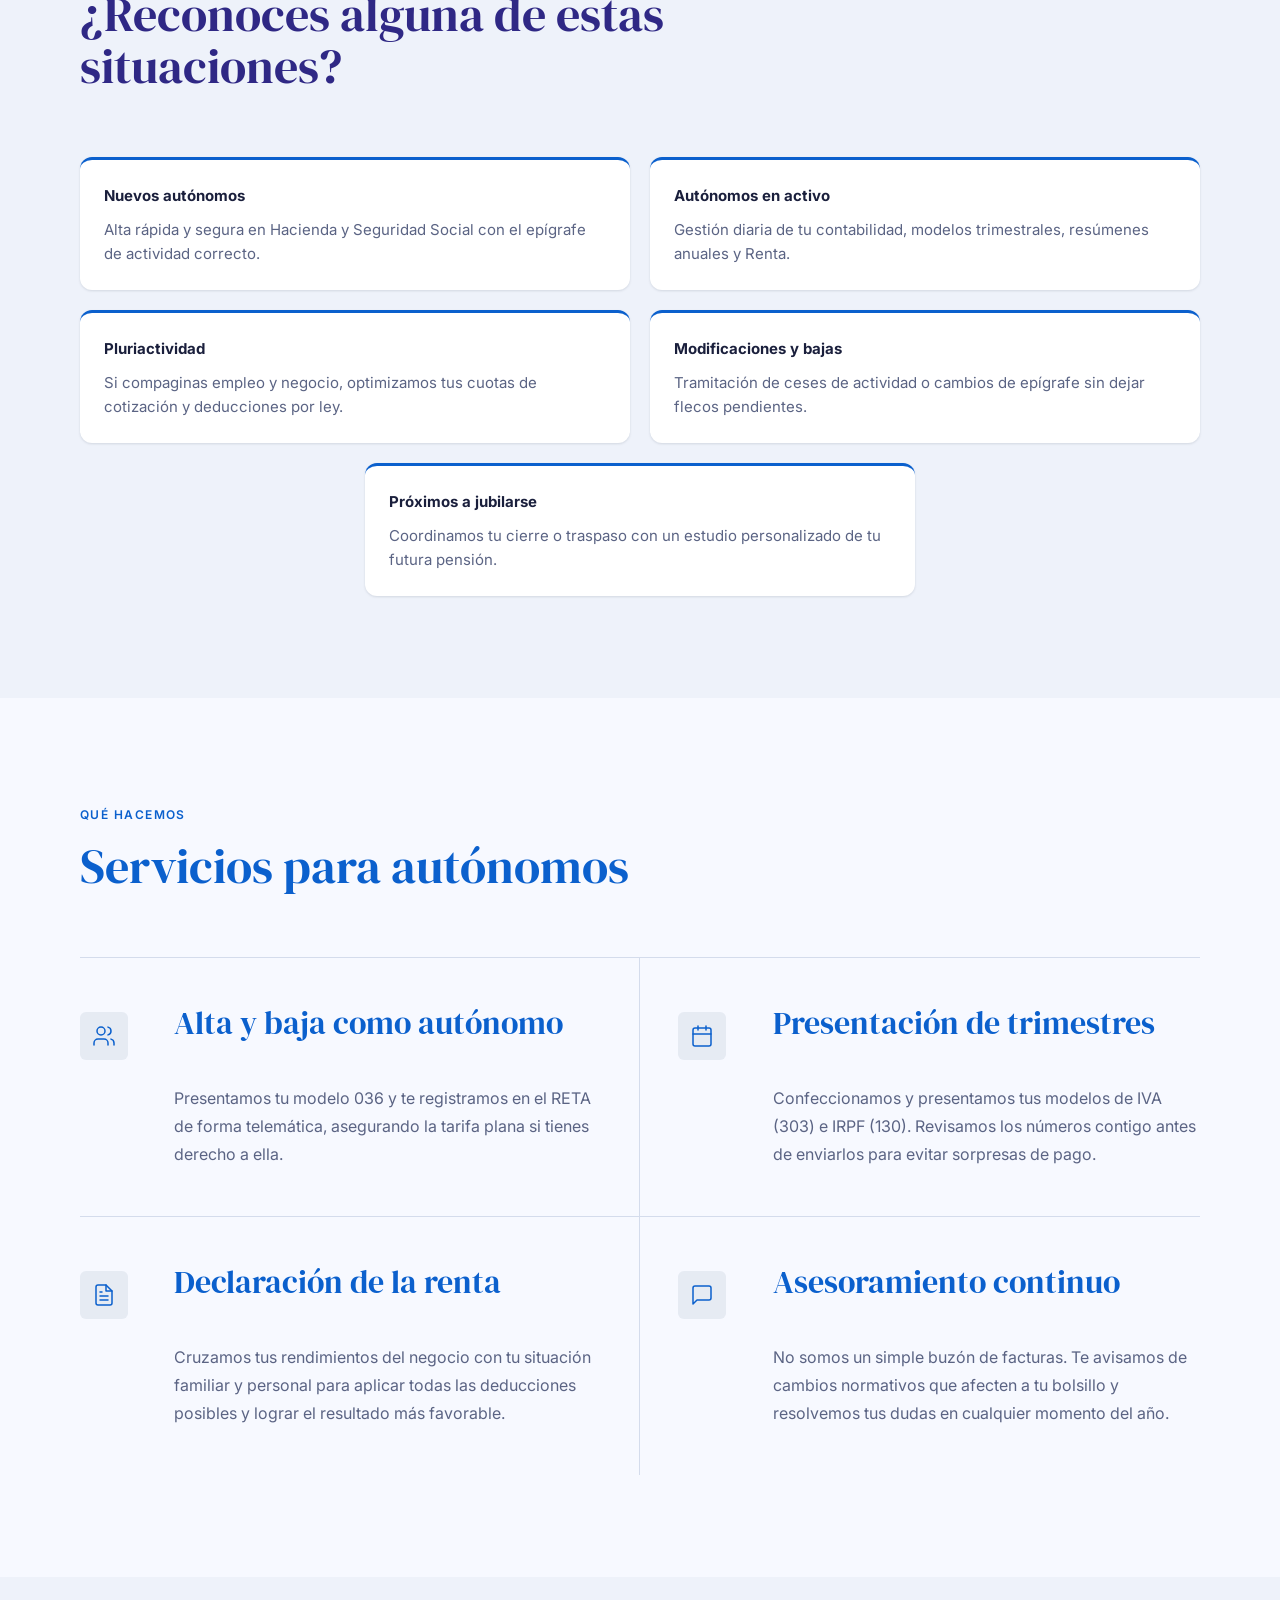
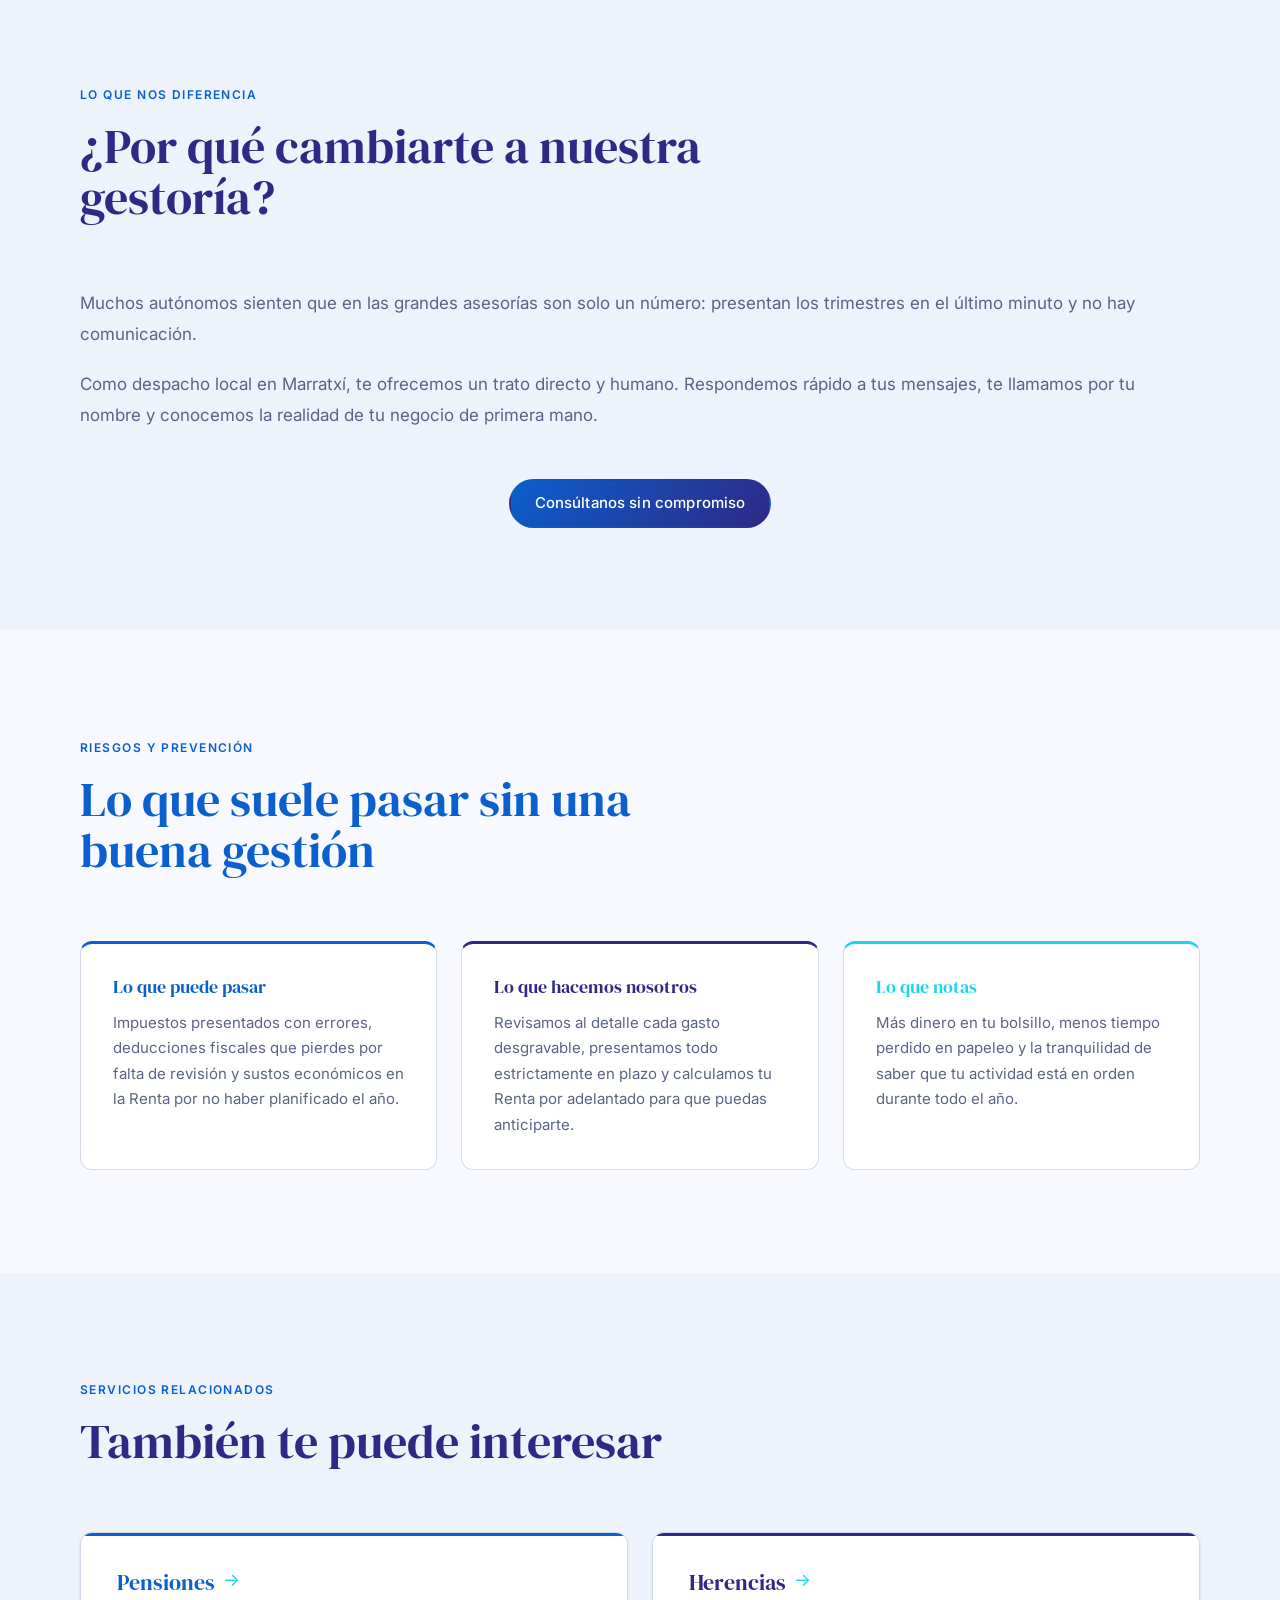
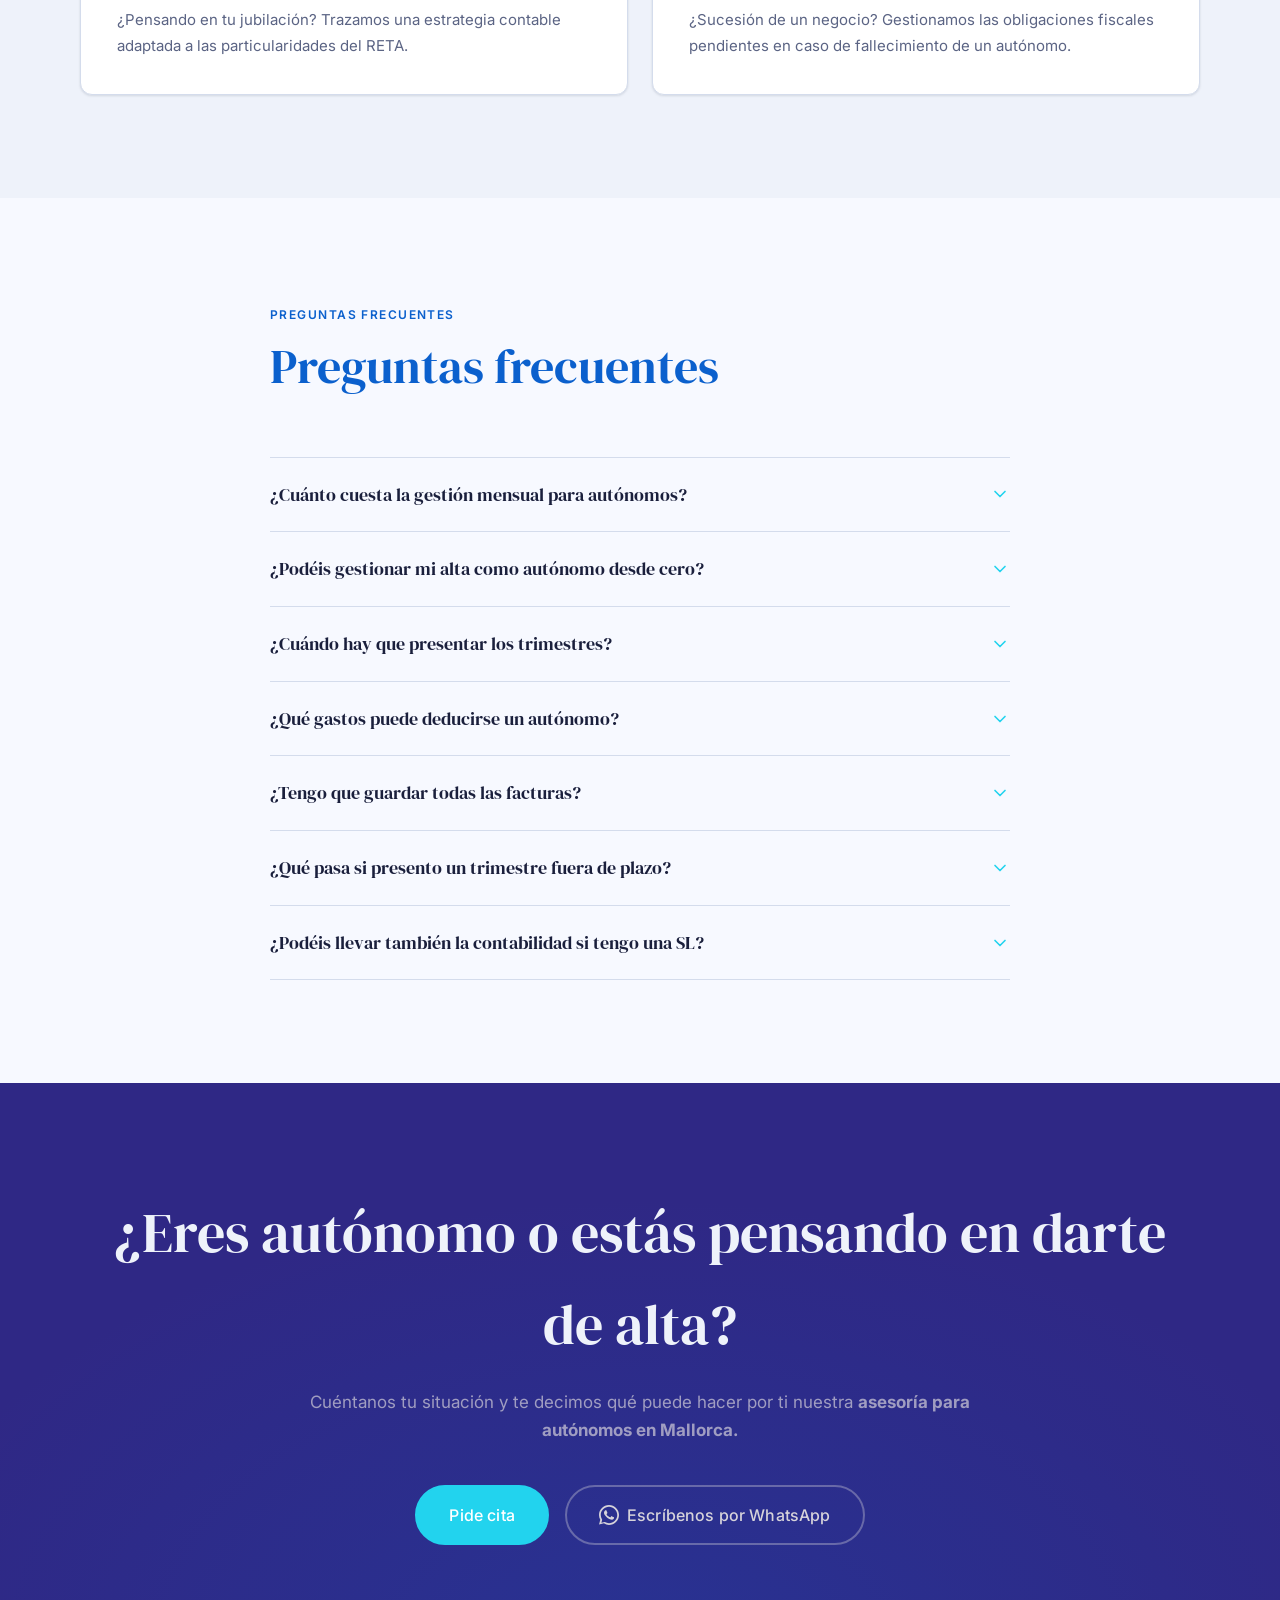
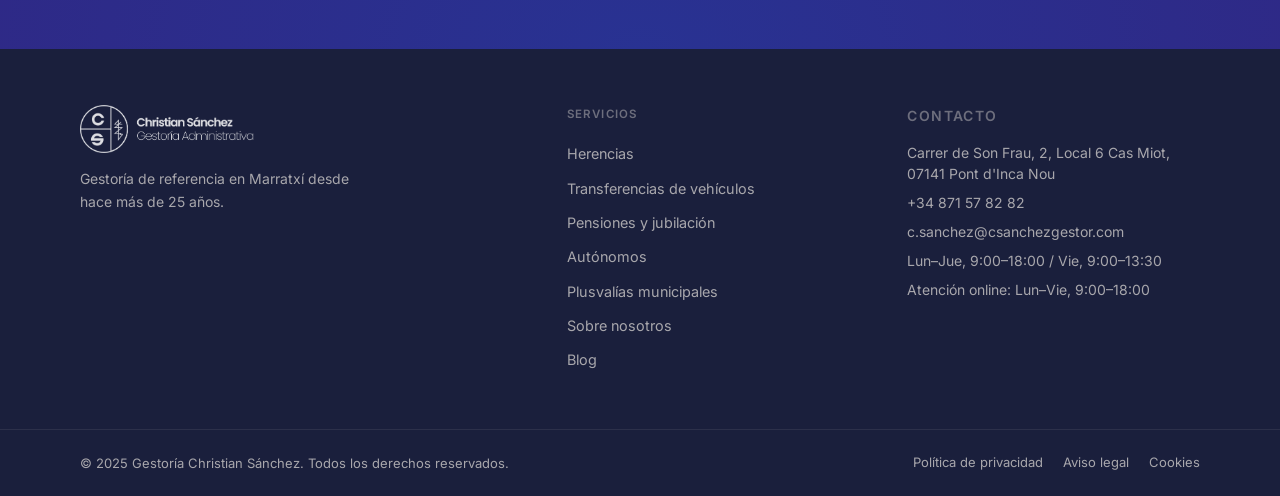
==== commit 037bab41: "feat: implement web structure with new blog section, service pages, and site navigation" ====
--- a/screens/autonomos/index.html
+++ b/screens/autonomos/index.html
@@ -31,6 +31,7 @@
                 <!-- PENDIENTE: confirmar con cliente la posición definitiva de Plusvalías en el menú -->
                 <li><a href="../plusvalias-municipales/index.html">Plusvalías</a></li>
                 <li><a href="../sobre-nosotros/index.html">Nosotros</a></li>
+                <li><a href="../blog/index.html">Blog</a></li>
                 <li><a href="../contacto/index.html">Contacto</a></li>
             </ul>
         </nav>
@@ -299,6 +300,7 @@
                     <!-- PENDIENTE: confirmar con cliente la posición definitiva de Plusvalías en el footer -->
                     <li><a href="../plusvalias-municipales/index.html">Plusvalías municipales</a></li>
                     <li><a href="../sobre-nosotros/index.html">Sobre nosotros</a></li>
+                    <li><a href="../blog/index.html">Blog</a></li>
                 </ul>
             </div>
             <div class="footer-contact">
